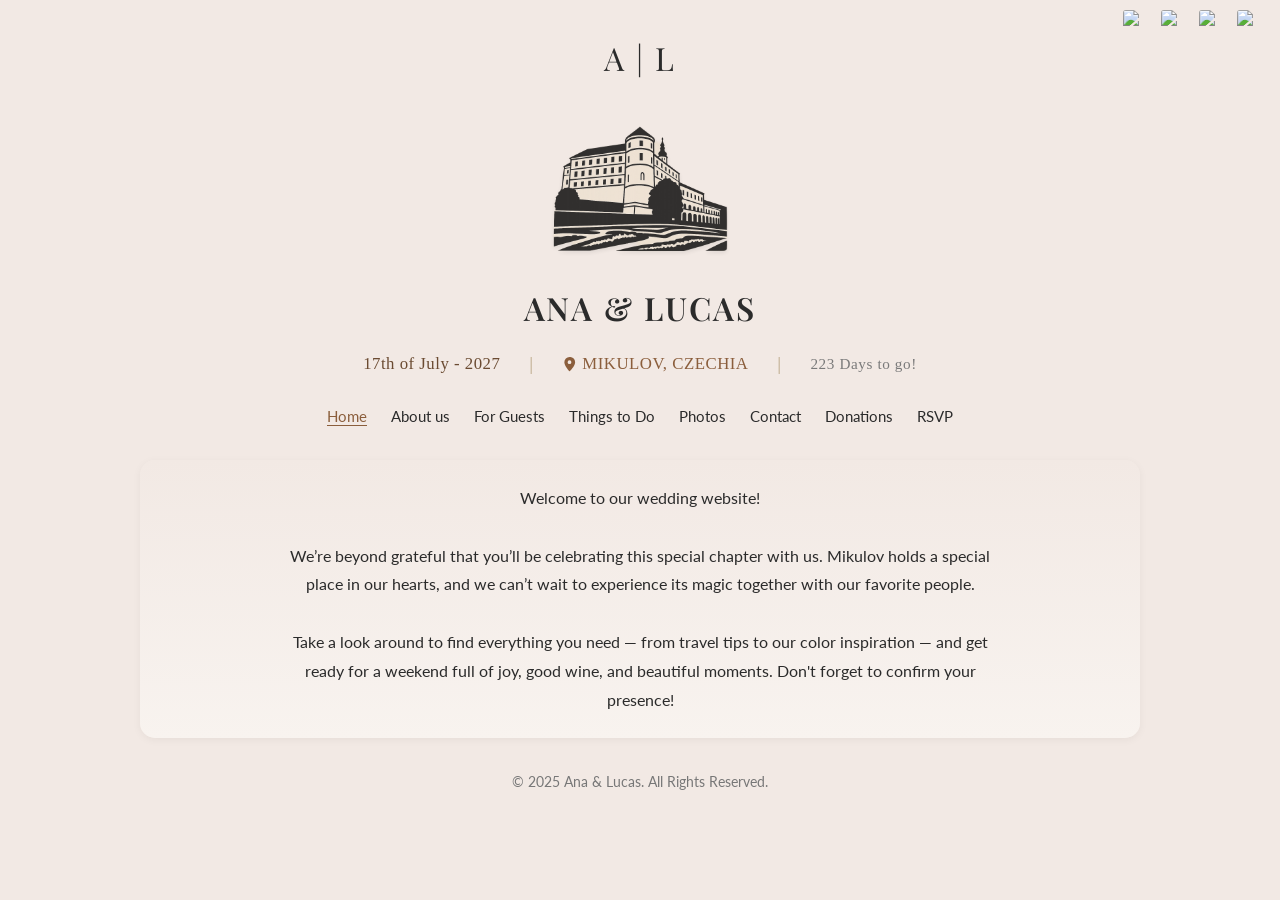
==== index.html @ 3924ccbb "Update index.html" ====
<!DOCTYPE html>
<html lang="en">
<head>
  <meta charset="UTF-8" />
  <meta name="viewport" content="width=device-width, initial-scale=1.0" />
  <title>Ana & Lucas - Wedding</title>

  <!-- Google Fonts -->
  <link href="https://fonts.googleapis.com/css2?family=Playfair+Display:wght@400;600&family=Lato:wght@300;400&display=swap" rel="stylesheet">
  <link rel="icon" type="image/png" href="favicon2.png">
  <link rel="stylesheet" href="https://cdn.jsdelivr.net/npm/@uploadcare/file-uploader@1/web/uc-file-uploader-regular.min.css">

  <style>
    :root {
      --bg-color: #f2e9e4;
      --text-color: #2b2b2b;
      --accent-color: #8b5e3c;
      --font-title: 'Playfair Display', serif;
      --font-body: 'Lato', sans-serif;
    }

    * { margin:0; padding:0; box-sizing:border-box; }
    body {
      background-color: var(--bg-color);
      font-family: var(--font-body);
      color: var(--text-color);
      line-height: 1.6;
    }

/* Language Selector */
    .language-selector {
      position: absolute; top: 10px; right: 15px;
      display: flex; gap: 10px;
    }
    .language-selector img {
      width: 28px; height: 20px; cursor: pointer; border-radius: 3px; transition: transform .2s;
    }
    .language-selector img:hover { transform: scale(1.1); }

    header { text-align: center; padding: 2rem 1rem 2rem; }
    .logo { font-family: var(--font-title); font-size: 2rem; letter-spacing: 2px; margin-bottom: 1rem; }
    .names { font-family: var(--font-title); font-size: 2rem; font-weight: 600; letter-spacing: 2px; }

    .details {
      display: flex; justify-content: center; align-items: center; gap: 1.8rem;
      font-size: 1.05rem; color: #6b4b32; font-family: 'Lora', serif; letter-spacing: .5px; margin-top: 1rem;
    }
    .details .divider { color: #bda98b; font-size: 1.2rem; }
    .details a { color: #8b5e3c; text-decoration: none; display: inline-flex; align-items: center; transition: .3s; }
    .details a:hover { color:#a67c52; transform: scale(1.05); }
    #countdown { font-size: .95rem; color:#7a7a7a; letter-spacing:.6px; }

    nav { margin-top: 1.5rem; }
    nav ul { list-style: none; display: flex; justify-content: center; flex-wrap: wrap; gap: 1.5rem; font-size: .95rem; }
    nav a { text-decoration: none; color: var(--text-color); position: relative; padding-bottom: 1px; transition: color .3s; }
    nav a:hover, nav a.active { color: var(--accent-color); }
    nav a.active::after {
      content:""; position:absolute; bottom:0; left:0; width:100%; height:1px; background-color: var(--accent-color);
    }

    .hero {
      position: relative; width: 90%; max-width: 1000px;
      margin: auto; padding: 1.5rem; border-radius: 15px;
      background: linear-gradient(to top, #f8f3ef, #f2e9e4);
      box-shadow: 0 2px 8px rgba(0,0,0,.05);
      transition: background .5s ease; text-align: center;
    }
    .hero-content { position: relative; z-index: 2; }
    .hero p { font-size: 1rem; color: var(--text-color); max-width: 700px; margin: 0 auto; line-height: 1.8; }

    .section { display: none; }
    .section.active { display: block; }
    .section p { opacity: 0; transform: translateY(10px); animation: fadeInUp .6s ease forwards; }
    @keyframes fadeInUp { to { opacity:1; transform: translateY(0); } }

    footer { text-align:center; padding:2rem 1rem; font-size:.9rem; color:#777; }

    .castle-divider { display:flex; justify-content:center; align-items:center; margin:1rem auto; width:100%; }
    .castle-image { width:250px; max-width:80%; opacity:.8; filter: drop-shadow(0 2px 2px rgba(0,0,0,.1)); transition: .3s; pointer-events:none; user-select:none; }
    .castle-image:hover { transform: scale(1.03); opacity:1; }

    @media (max-width: 768px) {
      .logo,.names { font-size:1.6rem; }
      nav ul { gap:1rem; font-size:.85rem; }
      .hero { width:95%; padding: 2rem 1rem; }
      .hero p { font-size: 1rem; }
      .castle-image { width:180px; opacity:.75; }
	  .todo-h{ font-size:1rem; }
    }

    #relationshipCountdown { color:#7a7a7a; }

    .colors { display:flex; flex-wrap:wrap; justify-content:center; gap:20px; margin-top:30px; }
    .color-box {
      width:170px; height:120px; border-radius:12px; background-color: var(--color);
      box-shadow: 0 4px 10px rgba(0,0,0,.1); display:flex; flex-direction:column; justify-content:flex-end; align-items:center;
      padding:10px; transition: transform .3s; cursor:pointer; text-align:center;
    }
    .color-box:hover { transform: scale(1.05); box-shadow: 0 4px 10px rgba(0,0,0,.2); }
    .color-name { font-weight:600; color:#fff; text-shadow:0 1px 2px rgba(0,0,0,.2); }
    .color-hex { font-size:.85rem; color:#f0f0f0; opacity:.9; }

    .color-modal { display:none; position:fixed; z-index:999; inset:0; background: rgba(40,40,40,.45); backdrop-filter: blur(4px); justify-content:center; align-items:center; }
    .color-modal-content { background:#f8f3ef; padding:25px 35px; border-radius:14px; text-align:center; box-shadow:0 6px 20px rgba(0,0,0,.25); animation: fadeInModal .25s ease-in-out; font-family: var(--font-body); }
    .modal-color { width:160px; height:120px; border-radius:12px; margin:0 auto 15px; border:1px solid rgba(0,0,0,.2); }
    #modalText { font-family:"Playfair Display", serif; font-size:1.3rem; color:var(--text-color); letter-spacing:.5px; }
    .close { float:right; font-size:22px; cursor:pointer; color:#8b5e3c; transition: color .3s; }
    .close:hover { color:#2b2b2b; }
    @keyframes fadeInModal { from { opacity:0; transform: scale(.9);} to { opacity:1; transform: scale(1);} }

/* Form */
    form {
      max-width: 500px; margin: 1rem auto; background:#f8f3ef; padding:1rem; border-radius:10px;
      box-shadow: 0 2px 10px rgba(0,0,0,.05); text-align:left; font-family: var(--font-body); font-size: 18px;
    }
    .form-group { margin-bottom: .9rem; }
    label { display:block; color:#6b4b32; }
    input, select, textarea {
      width:100%; padding:.7rem; border:1px solid #d8cfc7; border-radius:6px; color:#2b2b2b; background:#fff; transition: border-color .3s;
    }
    input:focus, select:focus, textarea:focus { outline:none; border-color:#8b5e3c; }
    .radio-group { display:flex; flex-direction:column; gap:.25rem; padding-left:5px; }
    .radio-item { display:flex; align-items:center; gap:8px; }
    .radio-item input[type="radio"] { accent-color:#8b5e3c; width:18px; height:18px; cursor:pointer; }
    .field-error { color:#b22222; font-size:.85rem; margin-top:4px; }

    #form-status { margin-top: 1rem; text-align:center; font-weight:500; opacity:0; transition: opacity .6s; }
    #form-status.visible { opacity:1; }

    .rsvp-btn { background: var(--accent-color); color:#fff; border:none; padding:10px 20px; border-radius:4px; cursor:pointer; }
    .rsvp-btn:hover { background:#70452c; }
	
/* Upload */
	.upload-cta { display:flex; gap:12px; justify-content:center; margin: 16px 0 6px; flex-wrap:wrap; }
                                box-shadow:0 2px 6px rgba(0,0,0,.08); transition: transform .15s ease, opacity .2s ease; }
	
	.photos{ font-family: Lato, system-ui, -apple-system, Segoe UI, Roboto, Ubuntu, Cantarell, 'Helvetica Neue', Arial, 'Noto Sans',
             'Liberation Sans', sans-serif; background:var(--bg); margin:0; padding:24px; color:#2b2b2b; --accent:#8b5e3c; --accent-dark:#70452c; --bg:#f8f3ef; }
	
    .upload-wrap{
      display:inline-flex;
      flex-direction:column;   /* ⬅ puts messages below the button */
      align-items:flex-start;
      gap:.5rem;
    }
    
    .upload-btn{
      display:inline-flex;
      align-items:center;
      gap:.5rem;
      padding:8px 14px;        /* smaller */
      font-size:14px;          /* smaller */
      border-radius:12px;
      background:#eee;
      color:#111;
      border:1px solid #dedede;
      cursor:pointer;
      transition:transform .05s ease, background .2s ease;
      user-select:none;
    }
    
    .upload-btn:hover{ background:#f4f4f4; }
    .upload-btn:active{ transform:translateY(1px); }
    .upload-btn svg{ width:16px; height:16px; }
    
    #upload-status{
      font-size:.95rem;
      color:#222;
    }
    #upload-status.ok{ color:#137333; }   /* green when done */
    #upload-status.err{ color:#b22222; }  /* red on error */

/* Thing to do */
	.todo-guide{ display:grid; gap:18px; margin-top:16px; }
    .todo-block{ background:#fff; border:1px solid #eadfd7; border-radius:12px; padding:16px; box-shadow:0 2px 8px rgba(0,0,0,.04); }
    .todo-h{ font-family:'Playfair Display', serif; color:#6b4b32; font-size:1.05rem; margin:0 0 10px; }
    .todo-list{ padding-left:18px; }
    .todo-list li{ margin:6px 0; }
	
  </style>
</head>
<body>
  <header>
    <!-- Language Flags -->
    <div class="language-selector">
      <img src="https://flagcdn.com/gb.svg" alt="English"    onclick="setLanguage('en')" title="English">
      <img src="https://flagcdn.com/ua.svg" alt="Українська" onclick="setLanguage('uk')" title="Українська">
      <img src="https://flagcdn.com/br.svg" alt="Português"  onclick="setLanguage('pt')" title="Português(BR)">
      <img src="https://flagcdn.com/cz.svg" alt="Čeština"    onclick="setLanguage('cz')" title="Čeština">
    </div>

    <div class="logo"> A | L </div>

    <div class="castle-divider">
      <img src="castel.png" alt="Mikulov Castle silhouette" class="castle-image">
    </div>

    <h1 class="names"> ANA & LUCAS </h1>

    <p class="details">
      <span class="date" id="theDay">July 17, 2027</span>
      <span class="divider">|</span>
      <a href="https://maps.app.goo.gl/m3rYWviguJhZCWr36" target="_blank" class="location" style="text-transform: uppercase;">
        <svg xmlns="http://www.w3.org/2000/svg" width="15" height="15" fill="#8b5e3c" viewBox="0 0 16 16" style="vertical-align: middle; margin-right: 5px;">
          <path d="M8 0a5.53 5.53 0 0 0-5.5 5.5c0 3.038 3.217 7.112 5.123 9.41a.5.5 0 0 0 .754 0C10.783 12.612 14 8.538 14 5.5A5.53 5.53 0 0 0 8 0Zm0 7.5A2 2 0 1 1 8 3.5a2 2 0 0 1 0 4Z"/>
        </svg>
        Mikulov, Czechia
      </a>
      <span class="divider">|</span>
      <span id="countdown">Loading countdown...</span>
    </p>

    <nav>
      <ul>
        <li><a href="#" id="nav-home" class="active">Home</a></li>
        <li><a href="#" id="nav-story">About us</a></li>
        <li><a href="#" id="nav-travel">For Guests</a></li>
        <li><a href="#" id="nav-todo">Things to Do</a></li>
        <li><a href="#" id="nav-photos">Photos</a></li>
        <li><a href="#" id="nav-party">Contact</a></li>
        <li><a href="#" id="nav-registry">Donations</a></li>
        <li><a href="#" id="nav-rsvp">RSVP</a></li>
      </ul>
    </nav>
  </header>

  <section class="hero" id="hero">
    <div class="hero-content" id="hero-content">
      <main id="main-content">
        <section id="section-home" class="section active">
          <p id="text-home"></p>
        </section>

<!-- Our Story -->
        <section id="section-story" class="section">
          <p id="text-story">
            <span id="relationshipCountdown">Loading...</span>
          </p>
        </section>

<!-- For Guests (palette) -->
        <section id="section-travel" class="section">
          <p id="text-travel"></p>

          <div class="colors">
            <div class="color-box" style="--color:#8B4A4A;">
              <span class="color-name" id="color1"></span>
              <span class="color-hex">#8B4A4A</span>
            </div>
            <div class="color-box" style="--color:#3E5541;">
              <span class="color-name" id="color2"></span>
              <span class="color-hex">#3E5541</span>
            </div>
            <div class="color-box" style="--color:#C8A58C;">
              <span class="color-name" id="color3"></span>
              <span class="color-hex">#C8A58C</span>
            </div>
            <div class="color-box" style="--color:#BDCFDE;">
              <span class="color-name" id="color4"></span>
              <span class="color-hex">#BDCFDE</span>
            </div>
            <div class="color-box" style="--color:#D8A8A0;">
              <span class="color-name" id="color5"></span>
              <span class="color-hex">#D8A8A0</span>
            </div>

            <!-- Color Modal -->
            <div id="colorModal" class="color-modal">
              <div class="color-modal-content">
                <span class="close">&times;</span>
                <div id="modalColor" class="modal-color"></div>
                <p id="modalText"></p>
              </div>
            </div>
          </div>
        </section>

<!-- Things to Do -->
        <section id="section-todo" class="section">
		 <p id="text-todo"></p>
           <div id="todo-guide" class="todo-guide">
           <div class="todo-block">
           <h3 class="todo-h">Short trips near Mikulov (15–40 min)</h3>
           <ul class="todo-list">
           <li><strong>Lednice–Valtice Area</strong> – UNESCO landscape, fairy‑tale chateaux, Minaret tower, bike paths by ponds.</li>
           <li><strong>Pálava Hills</strong> – Easy scenic hikes (Děvín ruins viewpoint), spring wildflowers, vineyards everywhere.</li>
           <li><strong>Valtice Wine Cellars</strong> – National Wine Salon in the chateau; curated tastings.</li>
           </ul>
           </div>
           
           <div class="todo-block">
           <h3 class="todo-h">Brno • City vibes (40–60 min from Mikulov)</h3>
           <ul class="todo-list">
           <li><strong>Špilberk Castle</strong> – Hilltop fortress with views; seasonal exhibitions.</li>
           <li><strong>Villa Tugendhat (UNESCO)</strong> – Modernist gem by Mies van der Rohe (book guided tour ahead).</li>
           <li><strong>Capuchin Crypt</strong> – Historic crypt with mummified monks (small but unique).</li>
           <li><strong>St. Peter & Paul Cathedral</strong> – Skyline towers; tradition: bells ring at 11:00.</li>
           <li><strong>Zelný trh (Cabbage Market)</strong> – Daily farmers’ market: fruit, pastries, flowers.</li>
           <li><strong>Brno Underground</strong> – Labyrinth under the square; timed entry tickets.</li>
           </ul>
           </div>
           
           <div class="todo-block">
           <h3 class="todo-h">Food & coffee (Brno)</h3>
           <ul class="todo-list">
           <li><strong>Café Placzek</strong> – Coffee & cakes in a chic setting.</li>
           <li><strong>Café SKØG</strong> – Nordic‑style coffee & brunch; veggie friendly.</li>
           <li><strong>Bar that doesn’t exist</strong> – Craft cocktails; speakeasy vibe (come early on weekends).</li>
           <li><strong>Borgo Agnese</strong> – Fine dining for a special night (reserve).</li>
           <li><strong>Lokál U Caipla</strong> – Casual Czech classics: svíčková, schnitzel, beer.</li>
           </ul>
           </div>
           
           <div class="todo-block">
           <h3 class="todo-h">Easy logistics</h3>
           <ul class="todo-list">
           <li><strong>Getting around:</strong> Mikulov is walkable. In Brno, trams/trolleys are reliable; buy tickets in apps or kiosks.</li>
           <li><strong>Payments:</strong> Cards widely accepted; carry some cash for wine cellars/markets.</li>
           <li><strong>Language:</strong> English works in most tourist spots; a friendly “Dobrý den” (hello) helps.</li>
           <li><strong>Tipping:</strong> 5–10% appreciated in restaurants if service was good.</li>
           <li><strong>Best times:</strong> Holy Hill & castle terraces at sunset; markets/cafés in the morning.</li>
           </ul>
           </div>
           </div>
		</section>
		
<!-- Photos and Videos -->
        <section id="section-photos" class="section">
		  <p id="text-photos"></p>
		  
		  <div class="upload-cta">
		  
		 <div class="upload-wrap">
          <!-- the “button” -->
          <label class="upload-btn" for="guestMedia">
            <!-- tiny upload icon -->
            <svg viewBox="0 0 24 24" fill="none" stroke="currentColor" stroke-width="1.6">
              <path d="M12 16V4m0 0 4 4m-4-4-4 4" />
              <path d="M5 20h14a2 2 0 0 0 2-2v-3" />
            </svg>
            <span>Upload files</span>
          </label>
		  
          <!-- hidden input -->
          <input id="guestMedia" type="file" accept="image/*,video/*" multiple style="display:none" />
		  
          <!-- helper + status below the button -->
          <div id="upload-help">Upload your video / photo here.</div>
          <div id="upload-status" aria-live="polite"></div>
         </div>

           <!-- Second button -->
		   <span class="photos"> 
		   <div class="wrap">
			<p class="h1"> Upload your video / photo here.</p>
			 <div class="card">
			 <!-- 2) Uploader configuration (context) -->
			 <uc-config ctx-name="my-uploader" pubkey="8dcd5158107962c7f0e3" source-list="local, camera, gdrive, facebook" 
			 files-view-mode="grid" userAgentIntegration="llm-js"></uc-config>
			 <!-- 3) Regular mode uploader with requested theme classes -->
			 <uc-file-uploader-regular ctx-name="my-uploader" class="uc-light uc-purple"></uc-file-uploader-regular>
			 </div>
			</div>
			</span> 
			
          </div>
		  
		</section>
        
		<!-- Scheduling of Wed -->
		<section id="section-party" class="section">
		 <p id="text-party"></p>
		
		</section>
		
		<!-- Donations -->
        <section id="section-registry" class="section">
		<p id="text-registry"> </p>
		
		</section>

        <!-- RSVP -->
        <section id="section-rsvp" class="section">
          <p id="text-rsvp"></p>

          <form id="rsvp-form" action="https://formspree.io/f/mjkaledz" method="POST" novalidate>
            <!-- Full Name -->
            <div class="form-group">
              <label for="namepc" id="rsvp_name"></label>
              <input type="text" id="namepc" name="name" placeholder="" />
              <div class="field-error" id="err-name" aria-live="polite"></div>
            </div>

            <!-- Email -->
            <div class="form-group">
              <label for="emailpc" id="rsvp_mail"></label>
              <input type="email" id="emailpc" name="email" placeholder="" />
              <div class="field-error" id="err-email" aria-live="polite"></div>
            </div>

            <!-- Attendance -->
            <div class="form-group">
              <label id="rsvp_attend_label"></label>
              <div class="radio-group">
                <label class="radio-item">
                  <input type="radio" id="attend_yes" name="attendance" value="">
                  <span id="rsvp_yes"></span>
                </label>
                <label class="radio-item">
                  <input type="radio" id="attend_no" name="attendance" value="">
                  <span id="rsvp_no"></span>
                </label>
              </div>
              <div class="field-error" id="err-attendance" aria-live="polite"></div>
            </div>

            <!-- Sleep in Mikulov -->
            <div class="form-group">
              <label id="rsvp_q"></label>
              <div class="radio-group">
                <label class="radio-item">
                  <input type="radio" id="sleep_yes" name="sleepo" value="">
                  <span id="rsvp_y_s"></span>
                </label>
                <label class="radio-item">
                  <input type="radio" id="sleep_no" name="sleepo" value="">
                  <span id="rsvp_n_s"></span>
                </label>
              </div>
              <div class="field-error" id="err-sleepo" aria-live="polite"></div>
            </div>

            <!-- Message -->
            <div class="form-group">
              <label for="msgadd" > 
				<span id="msgadd"> </span></br>
				<span style="font-size:16px;" id="msgadd2"> </span>
		      </label>
              <textarea id="msgadd" name="message" rows="4" placeholder=""></textarea>
            </div>

            <!-- Submit -->
            <button type="submit" id="submitBtn" class="rsvp-btn">Send RSVP</button>
          </form>
          <p id="form-status"></p>
        </section>
      </main>
    </div>
  </section>

  <footer class="footer-castle">
    <p>© 2025 Ana & Lucas. All Rights Reserved.</p>
  </footer>

  <!-- Scripts -->
  <script>
    /* Locale map (for formatted date if needed) */
    const langMap = { en: "en-US", pt: "pt-BR", cz: "cs-CZ", uk: "uk-UA" };

    /* Wedding countdown */
    const weddingDate      = new Date("July 17, 2027 17:00:00").getTime();
    const countdownElement = document.getElementById("countdown");

    /* Translations (added errors/success + placeholders) */
    const translations = {
      en: {
        home:"Home", story:"About us", travel:"For Guests", todo:"Things to Do", photos:"Photos", party:"Contact", registry:"Donations", rsvp:"RSVP",
        quote:"Welcome to our wedding website!</br></br>We’re beyond grateful that you’ll be celebrating this special chapter with us. Mikulov holds a special place in our hearts, and we can’t wait to experience its magic together with our favorite people.</br></br>Take a look around to find everything you need — from travel tips to our color inspiration — and get ready for a weekend full of joy, good wine, and beautiful moments. Don't forget to confirm your presence!",
        daysToGo:"Days to go!", theDay:"17th of July - 2027", weddingDay:"It's Wedding Day! 💍",
        text_story:"Every love story is beautiful, but ours is my favorite. 💞 <br>We’ve been together for ",
        text_travel:"Join us for a romantic celebration in the heart of Mikulov.<br>We kindly suggest attire inspired by our wedding colors and venue elegance.",
        text_todo:"Explore the vineyards, history, and beauty of South Moravia.",
        text_photos:"Snapshots of our memories and moments together.",
        text_party:"Meet our beloved friends and family who stand with us.",
        text_registry:"Your presence is the greatest gift, but here’s a little list.",
        text_rsvp:"We can’t wait to celebrate with you. Please let us know!",
        relationshipSince:"{years} years, {months} months and {days} days ❤️",
        color1:"Cordovan", color2:"Muted Green", color3:"Khaki", color4:"Light Periwinkle", color5:"Pastel Pink",
        rsvp_attend_label:"Will you attend? *", rsvp_yes:"Yes, with pleasure!", rsvp_no:"Sorry, I can’t make it.",
        rsvp_name:"Full Name*", rsvp_mail:"Your e-mail*", rsvp_y_s:"Yes, I will.", rsvp_n_s:"No, I won't.",
        rsvp_q:"Will you sleep in Mikulov? *",
        email_placeholder:"you@example.com", name_placeholder:"Your full name", message_placeholder:"Any notes for us?",
        msgadd:"Message (optional)", msgadd2:"How many are coming with you? Any food restrictions/allergies?",
        submit_btn:"Send RSVP",
        errors:{
          name_required:"Please enter your name.",
          name_invalid: "Please enter a valid full name (letters only, include surname).",
          name_repetitive:"Name looks too repetitive.",
          email_required:"Please enter your email.",
          email_invalid: "Please enter a valid email address.",
          attendance_required:"Please select your attendance option.",
          sleepo_required:"Please tell us if you'll stay in Mikulov.",
          check_fields:"⚠️ Please check the fields above.",
		  conflict_sleep_when_not_attending: "This combination isn’t possible: you won’t attend but plan to sleep over?"
        },
        success:"🎉 Thank you! Your RSVP has been sent successfully.",
        fail:"There was an error. Please try again later.",
        network:"Network error. Please check your connection.",
		btn: "Upload files",
        help: "Upload your video / photo here.",
        uploading: "Uploading…",
        done: "Upload complete ✅",
        none: "No files uploaded.",
        fail: "Upload failed. Check your connection or try again.",
        presetFail: "Upload failed. Please check cloud name & unsigned preset.",
        tooBigImage: (name, size, limit) => `${name} (${size}) — too large. Max ${limit} for images.`,
        tooBigVideo: (name, size, limit) => `${name} (${size}) — too large. Max ${limit} for videos.`
      },
      pt: {
        home:"Início", story:"Sobre o Casal", travel:"Convidados", todo:"O Que Fazer", photos:"Fotos", party:"Contato", registry:"Doações", rsvp:"Confirmação",
        quote:"Bem-vindo a nossa página! Estamos muito ansiosos para celebrar este dia especial com você(s).</br>A cidade de Mikulov ocupa um lugar especial em nossos corações, estamos preparando tudinho para vocês vivenciarem este maravilhoso evento.</br>Dê uma olhadinha para encontrar tudo o que você precisa: desde dicas de viagem e até a indicação de cores - e prepare-se para um fim de semana cheio de alegria, bons vinhos e muito mais. Não se esqueça de confirmar sua presença.",
        daysToGo:"Dias pro casamento!", theDay:"17 de Julho - 2027", weddingDay:"É o grande dia! 💍",
        text_story:"Toda história de amor é linda, mas a nossa é a minha favorita. 💞  <br>Estamos juntos há ",
        text_travel:"Junte-se a nós para uma celebração romântica no coração de Mikulov.<br>Sugerimos trajes inspirados nas cores e elegância do nosso casamento.",
        text_todo:"Explore os vinhedos, a história e a beleza da Morávia do Sul.",
        text_photos:"Momentos e lembranças que guardamos com carinho.",
        text_party:"Conheça nossos queridos amigos e familiares que estão conosco.",
        text_registry:"Sua presença é o maior presente, mas aqui vai uma pequena lista.",
        text_rsvp:"Mal podemos esperar para celebrar com você. Por favor, confirme sua presença!",
        relationshipSince:"{years} anos, {months} meses e {days} dias ❤️",
        color1:"Bordô", color2:"Verde Suave", color3:"Cáqui", color4:"Azul Lavanda", color5:"Rosa Pastel",
        rsvp_attend_label:"Você irá comparecer? *", rsvp_yes:"Sim, com prazer!", rsvp_no:"Desculpe, não poderei ir.",
        rsvp_name:"Nome Completo*", rsvp_mail:"Seu e-mail*", rsvp_y_s:"Sim, vou.", rsvp_n_s:"Não vou.",
        rsvp_q:"Você vai dormir em Mikulov? *",
        email_placeholder:"voce@exemplo.com", name_placeholder:"Seu nome completo", message_placeholder:"Alguma observação para nós?",
        msgadd:"Mensagem (opcional)", msgadd2:"Quantas pessoas virão com você? Alguma restrição alimentar/alergia?",
        submit_btn:"Enviar Confirmação",
        errors:{
          name_required:   "Por favor, informe seu nome.",
          name_invalid:    "Informe nome completo válido (somente letras).",
          name_repetitive: "O nome parece repetitivo.",
          email_required:  "Por favor, informe seu e-mail.",
          email_invalid:   "Informe um e-mail válido.",
          attendance_required:"Selecione uma opção de presença.",
          sleepo_required:    "Diga se você vai dormir em Mikulov.",
          check_fields:       "⚠️ Verifique os campos acima.",
		  conflict_sleep_when_not_attending: "Essa combinação não é possível: você não virá, mas pretende pernoitar?"
          },
        success:"🎉 Obrigado! Sua confirmação foi enviada com sucesso.",
        fail:"Ocorreu um erro. Tente novamente mais tarde.",
        network:"Erro de rede. Verifique sua conexão.",
		btn: "Enviar arquivos",
        help: "Envie seu vídeo / foto aqui.",
        uploading: "Enviando…",
        done: "Envio concluído ✅",
        none: "Nenhum arquivo enviado.",
        fail: "Falha no envio. Verifique sua conexão e tente novamente.",
        presetFail: "Falha no envio. Verifique o cloud name e o preset unsigned.",
        tooBigImage: (name, size, limit) => `${name} (${size}) — muito grande. Máx. ${limit} para imagens.`,
        tooBigVideo: (name, size, limit) => `${name} (${size}) — muito grande. Máx. ${limit} para vídeos.`

      },
      uk: {
        home:"Головна", story:"Наша Історія", travel:"Для гостей", todo:"Чим зайнятися", photos:"Фото", party:"Контакти", registry:"Донати", rsvp:"Ви з нами?",
        quote:"Назавжди починається тут.",
        daysToGo:"Днів до Весілля!", theDay:"17 липня - 2027", weddingDay:"Сьогодні весілля! 💍",
        text_story:"Кожна історія кохання прекрасна, але наша — моя улюблена. 💞   <br>Ми разом вже ",
        text_travel:"Приєднуйтесь до нас на романтичне святкування у серці Мікулова.<br>Ми радимо вбрання у відтінках наших весільних кольорів.",
        text_todo:"Досліджуйте виноградники, історію та красу Південної Моравії.",
        text_photos:"Світлини наших спогадів і моментів разом.",
        text_party:"Познайомтеся з нашими улюбленими друзями та родиною.",
        text_registry:"Ваша присутність — найкращий подарунок, але ось невеликий список.",
        text_rsvp:"Ми не можемо дочекатися святкування разом із вами! Повідомте нам!",
        relationshipSince:"{years} років, {months} місяців і {days} днів ❤️",
        color1:"Бордо", color2:"Приглушений Зелений", color3:"Хакі", color4:"Світло-бузковий", color5:"Пастельно-рожевий",
        rsvp_attend_label:"Ви будете присутні? *", rsvp_yes:"Так, із задоволенням!", rsvp_no:"Вибачте, я не зможу прийти.",
        rsvp_name:"Повне ім'я*", rsvp_mail:"Ваша e-mail*", rsvp_y_s:"Так, залишуся.", rsvp_n_s:"Ні, не залишуся.",
        rsvp_q:"Ви будете ночувати у Мікулові? *",
        email_placeholder:"vy@pryklad.ua", name_placeholder:"Ваше повне ім’я", message_placeholder:"Будь-які нотатки для нас?",
        msgadd:"Повідомлення (необов'язково)", msgadd2:"Скільки людей їде з вами? Обмеження щодо їжі/алергії?",
        submit_btn:"Надіслати RSVP",
        errors:{
          name_required      :"Вкажіть ім’я.",
          name_invalid       :"Вкажіть коректне повне ім’я (лише літери).",
          name_repetitive    :"Ім’я виглядає повторюваним.",
          email_required     :"Вкажіть e-mail.",
          email_invalid      :"Вкажіть чинну адресу e-mail.",
          attendance_required:"Оберіть варіант присутності.",
          sleepo_required    :"Повідомте, чи ночуватимете у Мікулові.",
          check_fields       :"⚠️ Перевірте поля вище.",
		  conflict_sleep_when_not_attending: "Таке поєднання неможливе: ви не приходите, але плануєте залишитися на ніч?"
        },
        success              :"🎉 Дякуємо! Ваш RSVP надіслано.",
        fail                 :"Сталася помилка. Спробуйте пізніше.",
        network              :"Помилка мережі. Перевірте з’єднання.",
        btn: "Завантажити файли",
        help: "Завантажте тут ваше відео / фото.",
        uploading: "Завантаження…",
        done: "Завантаження завершено ✅",
        none: "Файлів не завантажено.",
        fail: "Помилка під час завантаження. Перевірте інтернет і спробуйте ще раз.",
        presetFail: "Помилка. Перевірте назву хмари та unsigned preset.",
        tooBigImage: (name, size, limit) => `${name} (${size}) — завеликий. Макс ${limit} для зображень.`,
        tooBigVideo: (name, size, limit) => `${name} (${size}) — завеликий. Макс ${limit} для відео.`
      },
      cz: {
        home:"Domů", story:"Náš Příběh", travel:"Cestování", todo:"Co Dělat", photos:"Fotky", party:"Svatební Hosté", registry:"Dary", rsvp:"Potvrdit Účast",
        quote:"Navždy začíná tady.",
        daysToGo:"Dní do Svatby!", theDay:"17. července - 2027", weddingDay:"Je svatební den! 💍",
        text_story:"Každý milostný příběh je krásný, ale ten náš je můj oblíbený. 💞 <br>Jsme spolu už ",
        text_travel:"Připojte se k nám k romantické oslavě v srdci Mikulova.<br>Doporučujeme oblečení inspirované našimi svatebními barvami a elegancí místa.",
        text_todo:"Prozkoumejte vinice, historii a krásu jižní Moravy.",
        text_photos:"Okamžiky a vzpomínky, které sdílíme spolu.",
        text_party:"Seznamte se s našimi milovanými přáteli a rodinou, kteří jsou s námi.",
        text_registry:"Vaše přítomnost je ten největší dar, ale zde je malý seznam.",
        text_rsvp:"Nemůžeme se dočkat oslavy s vámi! Prosíme o potvrzení účasti.",
        relationshipSince:"{years} let, {months} měsíců a {days} dní ❤️",
        color1:"Bordó", color2:"Tlumená zelená", color3:"Khaki", color4:"Světle modrofialová", color5:"Pastelově růžová",
        rsvp_attend_label:"Zúčastníte se? *", rsvp_yes:"Ano, s potěšením!", rsvp_no:"Omlouvám se, nemohu přijít.",
        rsvp_name:"Celé jméno*", rsvp_mail:"Váš e-mail*", rsvp_y_s:"Ano, přespím.", rsvp_n_s:"Ne, nepřespím.",
        rsvp_q:"Budete spát v Mikulově? *",
        email_placeholder:"vas@priklad.cz", name_placeholder:"Vaše celé jméno", message_placeholder:"Nějaká poznámka pro nás?",
        msgadd:"Zpráva (volitelné)", msgadd2:"Kolik jich s vámi jede? Potravinová omezení/alergie?",
        submit_btn:"Odeslat RSVP",
        errors:{
          name_required:"Zadejte prosím své jméno.",
          name_invalid:"Zadejte platné celé jméno (pouze písmena).",
          name_repetitive:"Jméno vypadá příliš opakovaně.",
          email_required:"Zadejte e-mail.",
          email_invalid:"Zadejte platnou e-mailovou adresu.",
          attendance_required:"Vyberte možnost účasti.",
          sleepo_required:"Sdělte, zda budete spát v Mikulově.",
          check_fields:"⚠️ Zkontrolujte pole výše.",
		  conflict_sleep_when_not_attending: "Tato kombinace není možná: nezúčastníte se, ale plánujete přespat."
        },
        success:"🎉 Děkujeme! Vaše RSVP bylo úspěšně odesláno.",
        fail:"Došlo k chybě. Zkuste to prosím později.",
        network:"Chyba sítě. Zkontrolujte připojení.",
        btn: "Nahrát soubory",
        help: "Sem nahrajte své video / fotku.",
        uploading: "Nahrávání…",
        done: "Nahrávání dokončeno ✅",
        none: "Žádné soubory nenahrány.",
        fail: "Nahrávání selhalo. Zkontrolujte připojení a zkuste to znovu.",
        presetFail: "Nahrávání selhalo. Zkontrolujte cloud name a unsigned preset.",
        tooBigImage: (name, size, limit) => `${name} (${size}) — příliš velké. Max ${limit} pro obrázky.`,
        tooBigVideo: (name, size, limit) => `${name} (${size}) — příliš velké. Max ${limit} pro videa.`
		
      }
    };

    let currentLang = "en";

    function updateCountdown() {
      const now = Date.now();
      const distance = weddingDate - now;
      if (distance < 0) { countdownElement.innerHTML = translations[currentLang]["weddingDay"]; return; }
      const days = Math.floor(distance / (1000*60*60*24));
      countdownElement.innerHTML = `${days} ${translations[currentLang]["daysToGo"]}`;
    }
    setInterval(updateCountdown, 1000); updateCountdown();

    /* Relationship counter (localized) */
    function calcRelationshipParts() {
      const start = new Date("May 16, 2023 10:00:00").getTime();
      const now   = Date.now();
      let diffDays = Math.floor((now - start) / (1000*60*60*24));
      const years  = Math.floor(diffDays / 365); diffDays -= years*365;
      const months = Math.floor(diffDays / 30);  const days = diffDays - months*30;
      return { years, months, days };
    }
    function updateRelationshipCountdown() {
      const el = document.getElementById("relationshipCountdown"); if (!el) return;
      const parts = calcRelationshipParts();
      const tpl = translations[currentLang]?.relationshipSince || "{years}y {months}m {days}d";
      el.textContent = tpl.replace("{years}", parts.years).replace("{months}", parts.months).replace("{days}", parts.days);
    }
    setInterval(updateRelationshipCountdown, 1000*60*60*12); updateRelationshipCountdown();

    /* Language switcher */
    function setLanguage(lang) {
      currentLang = lang;
      // Nav
      document.getElementById("nav-home").textContent     = translations[lang]["home"];
      document.getElementById("nav-story").textContent    = translations[lang]["story"];
      document.getElementById("nav-travel").textContent   = translations[lang]["travel"];
      document.getElementById("nav-todo").textContent     = translations[lang]["todo"];
      document.getElementById("nav-photos").textContent   = translations[lang]["photos"];
      document.getElementById("nav-party").textContent    = translations[lang]["party"];
      document.getElementById("nav-registry").textContent = translations[lang]["registry"];
      document.getElementById("nav-rsvp").textContent     = translations[lang]["rsvp"];
      // Sections
      document.getElementById("text-home").innerHTML      = translations[lang]["quote"];
      const storyBase = translations[lang]["text_story"];
      document.getElementById("text-story").innerHTML     = storyBase + '<span id="relationshipCountdown">' + (document.getElementById("relationshipCountdown")?.textContent || '...') + '</span>';
      document.getElementById("text-travel").innerHTML    = translations[lang]["text_travel"];
      document.getElementById("text-todo").innerHTML      = translations[lang]["text_todo"];
      document.getElementById("text-photos").innerHTML    = translations[lang]["text_photos"];
      document.getElementById("text-party").innerHTML     = translations[lang]["text_party"];
      document.getElementById("text-registry").innerHTML  = translations[lang]["text_registry"];
      document.getElementById("text-rsvp").innerHTML      = translations[lang]["text_rsvp"];
      document.getElementById("theDay").innerHTML         = translations[lang]["theDay"];
      // Palette names
      ["color1","color2","color3","color4","color5"].forEach(id => {
        document.getElementById(id).textContent = translations[lang][id];
      });
      // RSVP labels & placeholders
      document.getElementById("rsvp_attend_label").textContent = translations[lang]["rsvp_attend_label"];
      document.getElementById("rsvp_name").textContent         = translations[lang]["rsvp_name"];
      document.getElementById("rsvp_mail").textContent         = translations[lang]["rsvp_mail"];
      document.getElementById("rsvp_q").textContent            = translations[lang]["rsvp_q"];
      document.getElementById("rsvp_yes").textContent          = translations[lang]["rsvp_yes"];
      document.getElementById("rsvp_no").textContent           = translations[lang]["rsvp_no"];
      document.getElementById("rsvp_y_s").textContent          = translations[lang]["rsvp_y_s"];
      document.getElementById("rsvp_n_s").textContent          = translations[lang]["rsvp_n_s"];
      document.getElementById("emailpc").placeholder           = translations[lang]["email_placeholder"];
      document.getElementById("namepc").placeholder            = translations[lang]["name_placeholder"];
      document.getElementById("msgadd").firstChild && (document.getElementById("msgadd").firstChild.nodeValue = translations[lang]["msgadd"] + "</br>");
      document.getElementById("msgadd2").textContent           = translations[lang]["msgadd2"];
      document.getElementById("submitBtn").textContent         = translations[lang]["submit_btn"];
      // Also translate the VALUES that get submitted
      document.getElementById("attend_yes").value = translations[lang]["rsvp_yes"];
      document.getElementById("attend_no").value  = translations[lang]["rsvp_no"];
      document.getElementById("sleep_yes").value  = translations[lang]["rsvp_y_s"];
      document.getElementById("sleep_no").value   = translations[lang]["rsvp_n_s"]; 

      updateRelationshipCountdown();
      updateCountdown();
	  syncRsvpUiToLanguage(lang);
    }

    // Section switching
    document.querySelectorAll("nav a").forEach(link => {
      link.addEventListener("click", (e) => {
        e.preventDefault();
        const section = e.target.id.replace("nav-", "");
        document.querySelectorAll("nav a").forEach(a => a.classList.remove("active"));
        e.target.classList.add("active");
        document.querySelectorAll(".section").forEach(sec => sec.classList.remove("active"));
        document.getElementById(`section-${section}`).classList.add("active");
      });
    });

    // Init language
    (function init(){ setLanguage(currentLang); })();

    // Color modal
    const colorModal = document.getElementById("colorModal");
    const modalColor = document.getElementById("modalColor");
    const modalText  = document.getElementById("modalText");
    const closeModal = document.querySelector(".close");
    document.querySelectorAll(".color-box").forEach(box => {
      box.addEventListener("click", () => {
        const color = getComputedStyle(box).getPropertyValue("--color").trim();
        const name  = box.querySelector(".color-name")?.textContent || "";
        modalColor.style.backgroundColor = color;
        modalText.textContent = `${name} (${color})`;
        colorModal.style.display = "flex";
      });
    });
    closeModal.onclick = () => colorModal.style.display = "none";
    window.onclick = e => { if (e.target === colorModal) colorModal.style.display = "none"; };

/* ---- RSVP Validation (radios + localization) ---- */
  // 1) Call this at the very end of setLanguage(lang)
  function syncRsvpUiToLanguage(lang){
  // Clear any existing errors & status
  const status = document.getElementById('form-status');
  if (status){ status.textContent=''; status.classList.remove('visible'); status.removeAttribute('style'); }
  ['err-name','err-email','err-attendance','err-sleepo'].forEach(id=>{
    const el = document.getElementById(id);
    if (el){ el.textContent=''; el.removeAttribute('style'); }
  });

  // Update labels, placeholders, visible texts
  const t = translations[lang];
  const set = (id, v) => { const el = document.getElementById(id); if (el) el.textContent = v; };
  set('rsvp_name', t.rsvp_name);
  set('rsvp_mail', t.rsvp_mail);
  set('rsvp_attend_label', t.rsvp_attend_label);
  set('rsvp_q', t.rsvp_q);
  set('rsvp_yes', t.rsvp_yes);
  set('rsvp_no',  t.rsvp_no);
  set('rsvp_y_s', t.rsvp_y_s);
  set('rsvp_n_s', t.rsvp_n_s);

  const namepc = document.getElementById('namepc');
  const emailpc = document.getElementById('emailpc');
  //const messagepc = document.getElementById('messagepc');
  if (namepc)    namepc.placeholder    = t.name_placeholder || '';
  if (emailpc)   emailpc.placeholder   = t.email_placeholder || '';
  //if (messagepc) messagepc.placeholder = t.message_placeholder || '';
  const msgadd = document.getElementById('msgadd');
  const msgadd2 = document.getElementById('msgadd2');
  if (msgadd && msgadd.firstChild) msgadd.firstChild.nodeValue = (t.msgadd || '') + ' ';
  if (msgadd2) msgadd2.textContent = t.msgadd2 || '';
  const submitBtn = document.getElementById('submitBtn');
  if (submitBtn && t.submit_btn) submitBtn.textContent = t.submit_btn;

  // Update submitted values for radios
  const attendYes = document.getElementById('attend_yes');
  const attendNo  = document.getElementById('attend_no');
  const sleepYes  = document.getElementById('sleep_yes');
  const sleepNo   = document.getElementById('sleep_no');
  if (attendYes) attendYes.value = t.rsvp_yes;
  if (attendNo)  attendNo.value  = t.rsvp_no;
  if (sleepYes)  sleepYes.value  = t.rsvp_y_s;
  if (sleepNo)   sleepNo.value   = t.rsvp_n_s;
}

// 2) Use localized strings inside the validator every time it runs
function validateRsvpForm(){
  const tErr = translations[currentLang].errors || translations[currentLang]; // support both structures
  let valid = true;

  const nameInput  = document.getElementById('namepc');
  const emailInput = document.getElementById('emailpc');
  const errName    = document.getElementById('err-name');
  const errEmail   = document.getElementById('err-email');
  const errAttend  = document.getElementById('err-attendance');
  const errSleep   = document.getElementById('err-sleepo');
  const status     = document.getElementById('form-status');

  // clear previous
  [errName, errEmail, errAttend, errSleep].forEach(e=> e && (e.textContent=''));
  status.textContent=''; status.classList.remove('visible');

  const nameVal  = (nameInput?.value || '').trim();
  const emailVal = (emailInput?.value || '').trim();
  const nameRegex = /^[A-Za-zÀ-ž]+(?:[-' ][A-Za-zÀ-ž]+)+$/;
  const repetitive = /(.)\1{3,}/;

  if (!nameVal){ errName.textContent = tErr.name_required || tErr.err_name_required; valid = false; }
  else if (!nameRegex.test(nameVal)){ errName.textContent = tErr.name_invalid || tErr.err_name_invalid; valid = false; }
  else if (repetitive.test(nameVal)){ errName.textContent = tErr.name_repetitive || tErr.err_name_repetitive; valid = false; }

  const emailRegex = /^[^@\s]+@[^@\s]+\.[^@\s]+$/;
  if (!emailVal){ errEmail.textContent = tErr.email_required || tErr.err_email_required; valid = false; }
  else if (!emailRegex.test(emailVal)){ errEmail.textContent = tErr.email_invalid || tErr.err_email_invalid; valid = false; }

  const attendChecked = document.querySelector('input[name="attendance"]:checked');
  const sleepChecked  = document.querySelector('input[name="sleepo"]:checked');
  if (!attendChecked){ errAttend.textContent = tErr.attendance_required || tErr.err_attendance_required; valid = false; }
  if (!sleepChecked){  errSleep.textContent  = tErr.sleepo_required || tErr.err_sleepo_required; valid = false; }
  // ❌ Cross-field conflict: Not attending but sleeping over
  const __attendNo__ = document.getElementById('attend_no');
  const __sleepYes__ = document.getElementById('sleep_yes');
  if (document.querySelector('input[name="attendance"]:checked') && document.querySelector('input[name="sleepo"]:checked') && __attendNo__?.checked && __sleepYes__?.checked){
    errSleep.textContent = tErr.conflict_sleep_when_not_attending || 'This combination is not possible: you will not attend but plan to sleep over.';
    valid = false;
  }

  if (!valid) {
    status.style.color = '#b22222';
    status.textContent = tErr.check_fields || tErr.err_form_check_fields || '⚠️ Please check the fields above.';
    status.classList.add('visible');
  }
  return valid;
}

// 3) Wire the validator to the form submit once
(function initRsvpValidation(){
  const form = document.getElementById('rsvp-form');
  if (!form) return;
  form.addEventListener('submit', async (e)=>{
    e.preventDefault();
    if (!validateRsvpForm()) return;
    const status = document.getElementById('form-status');
    try{
      const resp = await fetch(form.action, { method:'POST', body:new FormData(form), headers:{ Accept:'application/json' }});
      if (resp.ok){
        status.style.color = 'green';
        status.textContent = (translations[currentLang].success || translations[currentLang].success_message || 'Success!');
        status.classList.add('visible');
        form.reset();
      } else {
        status.style.color = 'red';
        status.textContent = (translations[currentLang].fail || translations[currentLang].error_message || 'Error');
        status.classList.add('visible');
      }
    }catch(err){
      status.style.color = 'red';
      status.textContent = (translations[currentLang].network || translations[currentLang].network_error || 'Network error');
      status.classList.add('visible');
    }
  });
})();

// 4) Finally, call syncRsvpUiToLanguage(lang) inside setLanguage(lang)
// Example (add this to the end of your existing setLanguage):
//   syncRsvpUiToLanguage(lang);

</script>

<!-- 4) File Uploader v1 Regular JS (pinned to major v1, ESM) -->
<script type="module">
import * as UC from 'https://cdn.jsdelivr.net/npm/@uploadcare/file-uploader@1/web/uc-file-uploader-inline.min.js';

// 5) Define custom elements per docs
UC.defineComponents(UC);

// (Optional) You can access the component instance later if needed, e.g.:
// const el = document.querySelector('uc-file-uploader-regular[ctx-name="my-uploader"]');
// el.addEventListener('uc-success', (e)=> console.log('Uploaded:', e.detail));
</script>



<script>
//Cloudinary Script to upload
(() => {
  // Cloudinary (unsigned)
  const CLOUD_NAME    = 'dx6q3zyyh';
  const UPLOAD_PRESET = 'wedding_guest_uploads';
  const FOLDER        = 'wedding_guests'; // optional

  // Limits
  const MAX_IMAGE = 10 * 1024 * 1024;   // 10 MB
  const MAX_VIDEO = 100 * 1024 * 1024;  // 100 MB

  // Elements
  const input   = document.getElementById('guestMedia');
  const status  = document.getElementById('upload-status');
  const helpEl  = document.getElementById('upload-help');
  const btnLbl  = document.querySelector('.upload-btn span');
  const hidden  = document.getElementById('uploaded_media');

  const uploaded = new Set();
  const humanSize = b => (b/1024/1024).toFixed(1) + ' MB';

  // Localize button/help on load and on language switch
  function syncUploadUi() {
    const U = translations[currentLang]?.upload || translations.en.upload;
    if (btnLbl) btnLbl.textContent = U.btn;
    if (helpEl) helpEl.textContent = U.help;
  }
  // run now
  syncUploadUi();

  // patch into your setLanguage(lang)
  if (typeof window.setLanguage === 'function') {
    const __orig = window.setLanguage;
    window.setLanguage = function(lang){
      __orig(lang);
      syncUploadUi();
    };
  }

  input.addEventListener('change', async () => {
    const U = translations[currentLang]?.upload || translations.en.upload;

    status.className = '';
    status.textContent = '';

    if (!input.files || !input.files.length) return;

    const skipped = [];
    status.textContent = U.uploading;

    for (const file of input.files) {
      const isVideo = file.type.startsWith('video/');
      const limit   = isVideo ? MAX_VIDEO : MAX_IMAGE;

      // client-side size guard
      if (file.size > limit) {
        const msg = isVideo
          ? U.tooBigVideo(file.name, humanSize(file.size), humanSize(limit))
          : U.tooBigImage(file.name, humanSize(file.size), humanSize(limit));
        skipped.push(msg);
        continue;
      }

      const fd = new FormData();
      fd.append('file', file);
      fd.append('upload_preset', UPLOAD_PRESET);   // UNSIGNED
      if (FOLDER) fd.append('folder', FOLDER);

      try {
        const res = await fetch(`https://api.cloudinary.com/v1_1/${CLOUD_NAME}/auto/upload`, {
          method: 'POST',
          body: fd
        });
        if (!res.ok) {
          const txt = await res.text();
          console.error('Cloudinary error:', txt);
          skipped.push(U.presetFail);
          continue;
        }
        const data = await res.json();
        if (data.secure_url) uploaded.add(data.secure_url);
      } catch (e) {
        console.error(e);
        skipped.push(U.fail);
      }
    }

    // allow selecting same files again later
    input.value = '';

    if (uploaded.size) {
      if (hidden) hidden.value = Array.from(uploaded).join(', ');
      status.textContent = U.done;
      status.classList.add('ok');   // style as green in CSS
    } else {
      status.textContent = U.none;
    }

    // show per-file errors underneath
    if (skipped.length) {
      status.classList.remove('ok');
      status.classList.add('err');  // style as red in CSS
      const list = document.createElement('ul');
      list.style.margin = '6px 0 0';
      list.style.paddingLeft = '18px';
      for (const msg of skipped) {
        const li = document.createElement('li');
        li.textContent = msg;
        list.appendChild(li);
      }
      status.appendChild(list);
    }
  });
})();
</script>


</body>
</html>
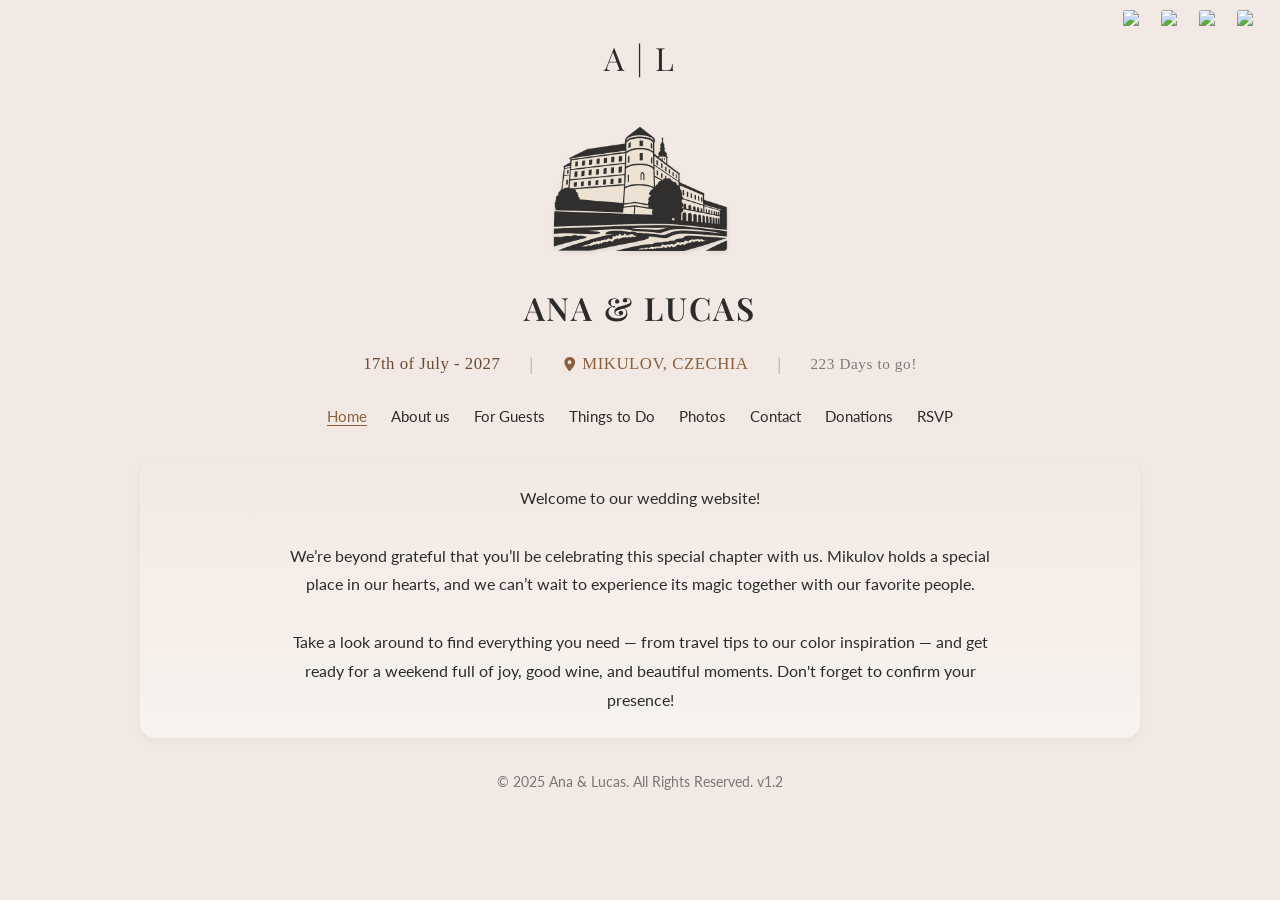
==== commit d67f8eba: "v1.2 checking better alignment to the mobile vision." ====
--- a/index.html
+++ b/index.html
@@ -8,6 +8,7 @@
   <!-- Google Fonts -->
   <link href="https://fonts.googleapis.com/css2?family=Playfair+Display:wght@400;600&family=Lato:wght@300;400&display=swap" rel="stylesheet">
   <link rel="icon" type="image/png" href="favicon2.png">
+  <!-- Uploadcare v1 Regular CSS -->
   <link rel="stylesheet" href="https://cdn.jsdelivr.net/npm/@uploadcare/file-uploader@1/web/uc-file-uploader-regular.min.css">
 
   <style>
@@ -17,6 +18,7 @@
       --accent-color: #8b5e3c;
       --font-title: 'Playfair Display', serif;
       --font-body: 'Lato', sans-serif;
+	  --gutter: clamp(16px, 5vw, 28px);
     }
 
     * { margin:0; padding:0; box-sizing:border-box; }
@@ -25,6 +27,8 @@
       font-family: var(--font-body);
       color: var(--text-color);
       line-height: 1.6;
+	  padding-left: max(var(--gutter), env(safe-area-inset-left));
+      padding-right: max(var(--gutter), env(safe-area-inset-right));
     }
 
 /* Language Selector */
@@ -64,11 +68,12 @@
       background: linear-gradient(to top, #f8f3ef, #f2e9e4);
       box-shadow: 0 2px 8px rgba(0,0,0,.05);
       transition: background .5s ease; text-align: center;
+	  padding-inline: clamp(16px, 4vw, 24px);
     }
     .hero-content { position: relative; z-index: 2; }
     .hero p { font-size: 1rem; color: var(--text-color); max-width: 700px; margin: 0 auto; line-height: 1.8; }
 
-    .section { display: none; }
+    .section { display: none; padding-inline: clamp(8px, 3.5vw, 20px); }
     .section.active { display: block; }
     .section p { opacity: 0; transform: translateY(10px); animation: fadeInUp .6s ease forwards; }
     @keyframes fadeInUp { to { opacity:1; transform: translateY(0); } }
@@ -79,13 +84,15 @@
     .castle-image { width:250px; max-width:80%; opacity:.8; filter: drop-shadow(0 2px 2px rgba(0,0,0,.1)); transition: .3s; pointer-events:none; user-select:none; }
     .castle-image:hover { transform: scale(1.03); opacity:1; }
 
-    @media (max-width: 768px) {
-      .logo,.names { font-size:1.6rem; }
-      nav ul { gap:1rem; font-size:.85rem; }
-      .hero { width:95%; padding: 2rem 1rem; }
-      .hero p { font-size: 1rem; }
-      .castle-image { width:180px; opacity:.75; }
-	  .todo-h{ font-size:1rem; }
+    @media (max-width: 800px) {
+     .logo,.names { font-size:1.6rem; }
+     nav ul { gap:1rem; font-size:.85rem; }
+     .hero { width:95%; padding: 2rem 1rem; }
+     .hero p { font-size: 1rem; }
+     .castle-image { width:180px; opacity:.75; }
+	 .todo-h{ font-size:1rem; }
+	 .upload-cta{grid-template-columns: 1fr;}
+     .upload-wrap{ max-width:none; }
     }
 
     #relationshipCountdown { color:#7a7a7a; }
@@ -131,44 +138,71 @@
     .rsvp-btn:hover { background:#70452c; }
 	
 /* Upload */
-	.upload-cta { display:flex; gap:12px; justify-content:center; margin: 16px 0 6px; flex-wrap:wrap; }
-                                box-shadow:0 2px 6px rgba(0,0,0,.08); transition: transform .15s ease, opacity .2s ease; }
+    .upload-cta{
+      display:grid;
+      grid-template-columns: repeat(2, minmax(260px, 1fr));
+      gap: clamp(16px, 3vw, 32px);
+      justify-items: center;  /* center each column */
+      align-items: start;     /* top align blocks */
+	  max-width: 1000px; 
+      margin-top: 8px;
+	  margin-inline: auto;
+    }
+
+    #section-photos .upload-wrap{
+      width:100%;
+      max-width: 420px;
+	  margin-inline: auto;     /* center the column itself */
+	  display:flex; flex-direction:column; align-items:center; gap:.5rem;
+    }
 	
-	.photos{ font-family: Lato, system-ui, -apple-system, Segoe UI, Roboto, Ubuntu, Cantarell, 'Helvetica Neue', Arial, 'Noto Sans',
-             'Liberation Sans', sans-serif; background:var(--bg); margin:0; padding:24px; color:#2b2b2b; --accent:#8b5e3c; --accent-dark:#70452c; --bg:#f8f3ef; }
-	
-    .upload-wrap{
-      display:inline-flex;
-      flex-direction:column;   /* ⬅ puts messages below the button */
-      align-items:flex-start;
-      gap:.5rem;
-    }
-    
+	#section-photos .card{
+      width:100%;
+      max-width:420px;
+      margin-inline:auto;
+    }
+
     .upload-btn{
       display:inline-flex;
       align-items:center;
-      gap:.5rem;
-      padding:8px 14px;        /* smaller */
-      font-size:14px;          /* smaller */
+      gap:10px;
+      padding:10px 14px;        
+      font-size:14px;          
       border-radius:12px;
+      border: 1px solid #d0d7de;
       background:#eee;
-      color:#111;
-      border:1px solid #dedede;
+      color: #0f1722;
       cursor:pointer;
       transition:transform .05s ease, background .2s ease;
       user-select:none;
     }
-    
+
     .upload-btn:hover{ background:#f4f4f4; }
     .upload-btn:active{ transform:translateY(1px); }
-    .upload-btn svg{ width:16px; height:16px; }
-    
-    #upload-status{
-      font-size:.95rem;
-      color:#222;
-    }
+
+    .upload-icon{
+      width: 18px; height: 18px; display: inline-block; vertical-align: middle; flex: 0 0 18px;
+    }
+
+    .up-help{ font-size:16px; text-align:center; }
+
+    #upload-status{ font-size:.95rem; color:#222; text-align:center; }
     #upload-status.ok{ color:#137333; }   /* green when done */
     #upload-status.err{ color:#b22222; }  /* red on error */
+    #upload-status > *{ white-space: pre-line; }
+
+    /* The web component itself can be centered & constrained */
+    uc-file-uploader-regular{
+      display:block;
+      width:100%;
+      max-width:420px;         /* match the first button’s width */
+      margin-inline:auto;      /* center it */
+    }
+
+    /* If Uploadcare injects an inner container, center that too */
+    #section-photos .card :where(.uc-container, .uc-light){
+      margin-inline:auto;
+    }
 
 /* Thing to do */
 	.todo-guide{ display:grid; gap:18px; margin-top:16px; }
@@ -326,45 +360,37 @@
 		
 <!-- Photos and Videos -->
         <section id="section-photos" class="section">
-		  <p id="text-photos"></p>
+		 <p id="text-photos"></p>
 		  
 		  <div class="upload-cta">
+		  <!-- First button (Cloudinary) -->
+		  <div class="upload-wrap">
+		  <span class="up-help" id="upload-help">Upload your video / photo here.</span>
+		  <!-- the “button” -->
+		  <label class="upload-btn" for="guestMedia">
+		   <svg class="upload-icon" viewBox="0 0 24 24" fill="none" aria-hidden="true" focusable="false">
+		   <path d="M12 16V4" stroke="currentColor" stroke-width="1.6" stroke-linecap="round" stroke-linejoin="round"/>
+		   <path d="M6 10l6-6 6 6" stroke="currentColor" stroke-width="1.6" stroke-linecap="round" stroke-linejoin="round"/>
+		   <path d="M21 20H3" stroke="currentColor" stroke-width="1.6" stroke-linecap="round" stroke-linejoin="round"/>
+		   </svg>
+		    <span class="upload-btn-label" id="upload-btn-label">Upload files</span>
+		  </label>
+		  <!-- hidden input -->
+		  <input id="guestMedia" type="file" accept="image/*,video/*" multiple style="display:none" />
+		  <div id="upload-status" aria-live="polite"></div>
+		  </div>
+
+          <!-- Second button (Uploadcare) -->
+		  <div class="upload-wrap">
+		   <span class="up-help" id="upload-help-uc">Upload your video / photo here.</span>
+		   <div class="card" style="margin-inline:auto;">
+		   <uc-config ctx-name="my-uploader" pubkey="8dcd5158107962c7f0e3" source-list="local, camera, gdrive, facebook" 
+		   files-view-mode="grid" userAgentIntegration="llm-js"></uc-config>
+		   <uc-file-uploader-regular ctx-name="my-uploader" class="uc-light uc-purple"></uc-file-uploader-regular>
+		   </div>
+		  </div>
 		  
-		 <div class="upload-wrap">
-          <!-- the “button” -->
-          <label class="upload-btn" for="guestMedia">
-            <!-- tiny upload icon -->
-            <svg viewBox="0 0 24 24" fill="none" stroke="currentColor" stroke-width="1.6">
-              <path d="M12 16V4m0 0 4 4m-4-4-4 4" />
-              <path d="M5 20h14a2 2 0 0 0 2-2v-3" />
-            </svg>
-            <span>Upload files</span>
-          </label>
-		  
-          <!-- hidden input -->
-          <input id="guestMedia" type="file" accept="image/*,video/*" multiple style="display:none" />
-		  
-          <!-- helper + status below the button -->
-          <div id="upload-help">Upload your video / photo here.</div>
-          <div id="upload-status" aria-live="polite"></div>
-         </div>
-
-           <!-- Second button -->
-		   <span class="photos"> 
-		   <div class="wrap">
-			<p class="h1"> Upload your video / photo here.</p>
-			 <div class="card">
-			 <!-- 2) Uploader configuration (context) -->
-			 <uc-config ctx-name="my-uploader" pubkey="8dcd5158107962c7f0e3" source-list="local, camera, gdrive, facebook" 
-			 files-view-mode="grid" userAgentIntegration="llm-js"></uc-config>
-			 <!-- 3) Regular mode uploader with requested theme classes -->
-			 <uc-file-uploader-regular ctx-name="my-uploader" class="uc-light uc-purple"></uc-file-uploader-regular>
-			 </div>
-			</div>
-			</span> 
-			
-          </div>
-		  
+		  </div>  
 		</section>
         
 		<!-- Scheduling of Wed -->
@@ -432,11 +458,11 @@
 
             <!-- Message -->
             <div class="form-group">
-              <label for="msgadd" > 
-				<span id="msgadd"> </span></br>
+              <label for="msgtext" > 
+				<span id="msgadd_label"> </span></br>
 				<span style="font-size:16px;" id="msgadd2"> </span>
 		      </label>
-              <textarea id="msgadd" name="message" rows="4" placeholder=""></textarea>
+              <textarea id="msgtext" name="message" rows="4" placeholder=""></textarea>
             </div>
 
             <!-- Submit -->
@@ -449,7 +475,7 @@
   </section>
 
   <footer class="footer-castle">
-    <p>© 2025 Ana & Lucas. All Rights Reserved.</p>
+    <p>© 2025 Ana & Lucas. All Rights Reserved. v1.2</p> 
   </footer>
 
   <!-- Scripts -->
@@ -461,7 +487,7 @@
     const weddingDate      = new Date("July 17, 2027 17:00:00").getTime();
     const countdownElement = document.getElementById("countdown");
 
-    /* Translations (added errors/success + placeholders) */
+    /* Translations (added errors/success + placeholders + photos texts) */
     const translations = {
       en: {
         home:"Home", story:"About us", travel:"For Guests", todo:"Things to Do", photos:"Photos", party:"Contact", registry:"Donations", rsvp:"RSVP",
@@ -501,10 +527,9 @@
         uploading: "Uploading…",
         done: "Upload complete ✅",
         none: "No files uploaded.",
-        fail: "Upload failed. Check your connection or try again.",
         presetFail: "Upload failed. Please check cloud name & unsigned preset.",
-        tooBigImage: (name, size, limit) => `${name} (${size}) — too large. Max ${limit} for images.`,
-        tooBigVideo: (name, size, limit) => `${name} (${size}) — too large. Max ${limit} for videos.`
+        tooBigImage: (name, size, limit) => `${name} (${size})\n— too large.\nMax ${limit} for images.`,
+        tooBigVideo: (name, size, limit) => `${name} (${size})\n— too large.\nMax ${limit} for videos.`
       },
       pt: {
         home:"Início", story:"Sobre o Casal", travel:"Convidados", todo:"O Que Fazer", photos:"Fotos", party:"Contato", registry:"Doações", rsvp:"Confirmação",
@@ -544,10 +569,9 @@
         uploading: "Enviando…",
         done: "Envio concluído ✅",
         none: "Nenhum arquivo enviado.",
-        fail: "Falha no envio. Verifique sua conexão e tente novamente.",
         presetFail: "Falha no envio. Verifique o cloud name e o preset unsigned.",
-        tooBigImage: (name, size, limit) => `${name} (${size}) — muito grande. Máx. ${limit} para imagens.`,
-        tooBigVideo: (name, size, limit) => `${name} (${size}) — muito grande. Máx. ${limit} para vídeos.`
+        tooBigImage: (name, size, limit) => `${name} (${size})\n— muito grande. Máx. ${limit} para imagens.`,
+        tooBigVideo: (name, size, limit) => `${name} (${size})\n— muito grande. Máx. ${limit} para vídeos.`
 
       },
       uk: {
@@ -588,10 +612,9 @@
         uploading: "Завантаження…",
         done: "Завантаження завершено ✅",
         none: "Файлів не завантажено.",
-        fail: "Помилка під час завантаження. Перевірте інтернет і спробуйте ще раз.",
         presetFail: "Помилка. Перевірте назву хмари та unsigned preset.",
-        tooBigImage: (name, size, limit) => `${name} (${size}) — завеликий. Макс ${limit} для зображень.`,
-        tooBigVideo: (name, size, limit) => `${name} (${size}) — завеликий. Макс ${limit} для відео.`
+        tooBigImage: (name, size, limit) => `${name} (${size})\n— завеликий. Макс ${limit} для зображень.`,
+        tooBigVideo: (name, size, limit) => `${name} (${size})\n— завеликий. Макс ${limit} для відео.`
       },
       cz: {
         home:"Domů", story:"Náš Příběh", travel:"Cestování", todo:"Co Dělat", photos:"Fotky", party:"Svatební Hosté", registry:"Dary", rsvp:"Potvrdit Účast",
@@ -631,10 +654,9 @@
         uploading: "Nahrávání…",
         done: "Nahrávání dokončeno ✅",
         none: "Žádné soubory nenahrány.",
-        fail: "Nahrávání selhalo. Zkontrolujte připojení a zkuste to znovu.",
         presetFail: "Nahrávání selhalo. Zkontrolujte cloud name a unsigned preset.",
-        tooBigImage: (name, size, limit) => `${name} (${size}) — příliš velké. Max ${limit} pro obrázky.`,
-        tooBigVideo: (name, size, limit) => `${name} (${size}) — příliš velké. Max ${limit} pro videa.`
+        tooBigImage: (name, size, limit) => `${name} (${size})\n— příliš velké. Max ${limit} pro obrázky.`,
+        tooBigVideo: (name, size, limit) => `${name} (${size})\n— příliš velké. Max ${limit} pro videa.`
 		
       }
     };
@@ -666,6 +688,13 @@
       el.textContent = tpl.replace("{years}", parts.years).replace("{months}", parts.months).replace("{days}", parts.days);
     }
     setInterval(updateRelationshipCountdown, 1000*60*60*12); updateRelationshipCountdown();
+
+    /* Photos text sync */
+    function syncPhotosTexts(){
+      const t = translations[currentLang] || translations.en;
+      document.querySelectorAll('.up-help').forEach(el => el.textContent = t.help || 'Upload your video / photo here.');
+      document.querySelectorAll('.upload-btn-label').forEach(el => el.textContent = t.btn || 'Upload files');
+    }
 
     /* Language switcher */
     function setLanguage(lang) {
@@ -705,8 +734,9 @@
       document.getElementById("rsvp_n_s").textContent          = translations[lang]["rsvp_n_s"];
       document.getElementById("emailpc").placeholder           = translations[lang]["email_placeholder"];
       document.getElementById("namepc").placeholder            = translations[lang]["name_placeholder"];
-      document.getElementById("msgadd").firstChild && (document.getElementById("msgadd").firstChild.nodeValue = translations[lang]["msgadd"] + "</br>");
-      document.getElementById("msgadd2").textContent           = translations[lang]["msgadd2"];
+      const msgLabelEl = document.getElementById('msgadd_label');
+      if (msgLabelEl) msgLabelEl.textContent = translations[lang]['msgadd'] || '';
+      document.getElementById("msgadd2").textContent           = translations[lang]["msgadd2"] || '';
       document.getElementById("submitBtn").textContent         = translations[lang]["submit_btn"];
       // Also translate the VALUES that get submitted
       document.getElementById("attend_yes").value = translations[lang]["rsvp_yes"];
@@ -717,6 +747,7 @@
       updateRelationshipCountdown();
       updateCountdown();
 	  syncRsvpUiToLanguage(lang);
+      syncPhotosTexts();
     }
 
     // Section switching
@@ -776,13 +807,11 @@
 
   const namepc = document.getElementById('namepc');
   const emailpc = document.getElementById('emailpc');
-  //const messagepc = document.getElementById('messagepc');
   if (namepc)    namepc.placeholder    = t.name_placeholder || '';
   if (emailpc)   emailpc.placeholder   = t.email_placeholder || '';
-  //if (messagepc) messagepc.placeholder = t.message_placeholder || '';
-  const msgadd = document.getElementById('msgadd');
+  const msgLabelEl = document.getElementById('msgadd_label');
+  if (msgLabelEl) msgLabelEl.textContent = t.msgadd || '';
   const msgadd2 = document.getElementById('msgadd2');
-  if (msgadd && msgadd.firstChild) msgadd.firstChild.nodeValue = (t.msgadd || '') + ' ';
   if (msgadd2) msgadd2.textContent = t.msgadd2 || '';
   const submitBtn = document.getElementById('submitBtn');
   if (submitBtn && t.submit_btn) submitBtn.textContent = t.submit_btn;
@@ -800,7 +829,7 @@
 
 // 2) Use localized strings inside the validator every time it runs
 function validateRsvpForm(){
-  const tErr = translations[currentLang].errors || translations[currentLang]; // support both structures
+  const tErr = translations[currentLang].errors || translations[currentLang];
   let valid = true;
 
   const nameInput  = document.getElementById('namepc');
@@ -811,7 +840,6 @@
   const errSleep   = document.getElementById('err-sleepo');
   const status     = document.getElementById('form-status');
 
-  // clear previous
   [errName, errEmail, errAttend, errSleep].forEach(e=> e && (e.textContent=''));
   status.textContent=''; status.classList.remove('visible');
 
@@ -820,29 +848,28 @@
   const nameRegex = /^[A-Za-zÀ-ž]+(?:[-' ][A-Za-zÀ-ž]+)+$/;
   const repetitive = /(.)\1{3,}/;
 
-  if (!nameVal){ errName.textContent = tErr.name_required || tErr.err_name_required; valid = false; }
-  else if (!nameRegex.test(nameVal)){ errName.textContent = tErr.name_invalid || tErr.err_name_invalid; valid = false; }
-  else if (repetitive.test(nameVal)){ errName.textContent = tErr.name_repetitive || tErr.err_name_repetitive; valid = false; }
+  if (!nameVal){ errName.textContent = tErr.name_required; valid = false; }
+  else if (!nameRegex.test(nameVal)){ errName.textContent = tErr.name_invalid; valid = false; }
+  else if (repetitive.test(nameVal)){ errName.textContent = tErr.name_repetitive; valid = false; }
 
   const emailRegex = /^[^@\s]+@[^@\s]+\.[^@\s]+$/;
-  if (!emailVal){ errEmail.textContent = tErr.email_required || tErr.err_email_required; valid = false; }
-  else if (!emailRegex.test(emailVal)){ errEmail.textContent = tErr.email_invalid || tErr.err_email_invalid; valid = false; }
+  if (!emailVal){ errEmail.textContent = tErr.email_required; valid = false; }
+  else if (!emailRegex.test(emailVal)){ errEmail.textContent = tErr.email_invalid; valid = false; }
 
   const attendChecked = document.querySelector('input[name="attendance"]:checked');
   const sleepChecked  = document.querySelector('input[name="sleepo"]:checked');
-  if (!attendChecked){ errAttend.textContent = tErr.attendance_required || tErr.err_attendance_required; valid = false; }
-  if (!sleepChecked){  errSleep.textContent  = tErr.sleepo_required || tErr.err_sleepo_required; valid = false; }
-  // ❌ Cross-field conflict: Not attending but sleeping over
+  if (!attendChecked){ errAttend.textContent = tErr.attendance_required; valid = false; }
+  if (!sleepChecked){  errSleep.textContent  = tErr.sleepo_required; valid = false; }
   const __attendNo__ = document.getElementById('attend_no');
   const __sleepYes__ = document.getElementById('sleep_yes');
-  if (document.querySelector('input[name="attendance"]:checked') && document.querySelector('input[name="sleepo"]:checked') && __attendNo__?.checked && __sleepYes__?.checked){
+  if (attendChecked && sleepChecked && __attendNo__?.checked && __sleepYes__?.checked){
     errSleep.textContent = tErr.conflict_sleep_when_not_attending || 'This combination is not possible: you will not attend but plan to sleep over.';
     valid = false;
   }
 
   if (!valid) {
     status.style.color = '#b22222';
-    status.textContent = tErr.check_fields || tErr.err_form_check_fields || '⚠️ Please check the fields above.';
+    status.textContent = tErr.check_fields || '⚠️ Please check the fields above.';
     status.classList.add('visible');
   }
   return valid;
@@ -860,159 +887,286 @@
       const resp = await fetch(form.action, { method:'POST', body:new FormData(form), headers:{ Accept:'application/json' }});
       if (resp.ok){
         status.style.color = 'green';
-        status.textContent = (translations[currentLang].success || translations[currentLang].success_message || 'Success!');
+        status.textContent = (translations[currentLang].success || 'Success!');
         status.classList.add('visible');
         form.reset();
       } else {
         status.style.color = 'red';
-        status.textContent = (translations[currentLang].fail || translations[currentLang].error_message || 'Error');
+        status.textContent = (translations[currentLang].fail || 'Error');
         status.classList.add('visible');
       }
     }catch(err){
       status.style.color = 'red';
-      status.textContent = (translations[currentLang].network || translations[currentLang].network_error || 'Network error');
+      status.textContent = (translations[currentLang].network || 'Network error');
       status.classList.add('visible');
     }
   });
 })();
-
-// 4) Finally, call syncRsvpUiToLanguage(lang) inside setLanguage(lang)
-// Example (add this to the end of your existing setLanguage):
-//   syncRsvpUiToLanguage(lang);
-
-</script>
-
-<!-- 4) File Uploader v1 Regular JS (pinned to major v1, ESM) -->
-<script type="module">
-import * as UC from 'https://cdn.jsdelivr.net/npm/@uploadcare/file-uploader@1/web/uc-file-uploader-inline.min.js';
-
-// 5) Define custom elements per docs
-UC.defineComponents(UC);
-
-// (Optional) You can access the component instance later if needed, e.g.:
-// const el = document.querySelector('uc-file-uploader-regular[ctx-name="my-uploader"]');
-// el.addEventListener('uc-success', (e)=> console.log('Uploaded:', e.detail));
-</script>
-
-
-
-<script>
-//Cloudinary Script to upload
-(() => {
-  // Cloudinary (unsigned)
-  const CLOUD_NAME    = 'dx6q3zyyh';
-  const UPLOAD_PRESET = 'wedding_guest_uploads';
-  const FOLDER        = 'wedding_guests'; // optional
-
-  // Limits
-  const MAX_IMAGE = 10 * 1024 * 1024;   // 10 MB
-  const MAX_VIDEO = 100 * 1024 * 1024;  // 100 MB
-
-  // Elements
-  const input   = document.getElementById('guestMedia');
-  const status  = document.getElementById('upload-status');
-  const helpEl  = document.getElementById('upload-help');
-  const btnLbl  = document.querySelector('.upload-btn span');
-  const hidden  = document.getElementById('uploaded_media');
-
-  const uploaded = new Set();
-  const humanSize = b => (b/1024/1024).toFixed(1) + ' MB';
-
-  // Localize button/help on load and on language switch
-  function syncUploadUi() {
-    const U = translations[currentLang]?.upload || translations.en.upload;
-    if (btnLbl) btnLbl.textContent = U.btn;
-    if (helpEl) helpEl.textContent = U.help;
-  }
-  // run now
-  syncUploadUi();
-
-  // patch into your setLanguage(lang)
-  if (typeof window.setLanguage === 'function') {
-    const __orig = window.setLanguage;
-    window.setLanguage = function(lang){
-      __orig(lang);
-      syncUploadUi();
-    };
-  }
-
-  input.addEventListener('change', async () => {
-    const U = translations[currentLang]?.upload || translations.en.upload;
-
-    status.className = '';
-    status.textContent = '';
-
-    if (!input.files || !input.files.length) return;
-
-    const skipped = [];
-    status.textContent = U.uploading;
-
-    for (const file of input.files) {
-      const isVideo = file.type.startsWith('video/');
-      const limit   = isVideo ? MAX_VIDEO : MAX_IMAGE;
-
-      // client-side size guard
-      if (file.size > limit) {
-        const msg = isVideo
-          ? U.tooBigVideo(file.name, humanSize(file.size), humanSize(limit))
-          : U.tooBigImage(file.name, humanSize(file.size), humanSize(limit));
-        skipped.push(msg);
-        continue;
-      }
-
-      const fd = new FormData();
-      fd.append('file', file);
-      fd.append('upload_preset', UPLOAD_PRESET);   // UNSIGNED
-      if (FOLDER) fd.append('folder', FOLDER);
-
-      try {
-        const res = await fetch(`https://api.cloudinary.com/v1_1/${CLOUD_NAME}/auto/upload`, {
-          method: 'POST',
-          body: fd
-        });
-        if (!res.ok) {
-          const txt = await res.text();
-          console.error('Cloudinary error:', txt);
-          skipped.push(U.presetFail);
+  </script>
+
+  <!-- Uploadcare v1 (Regular, ESM) -->
+  <script type="module">
+    import * as UC from 'https://cdn.jsdelivr.net/npm/@uploadcare/file-uploader@1/web/uc-file-uploader-inline.min.js';
+    UC.defineComponents(UC);
+  </script>
+
+  <!-- Cloudinary (unsigned) with translations -->
+  <script>
+  (function(){
+    const CLOUD_NAME    = 'dx6q3zyyh';
+    const UPLOAD_PRESET = 'wedding_guest_uploads';
+    const FOLDER        = 'wedding_guests';
+
+    const MAX_IMAGE = 10 * 1024 * 1024;   // 10 MB
+    const MAX_VIDEO = 100 * 1024 * 1024;  // 100 MB
+
+    const input  = document.getElementById('guestMedia');
+    const status = document.getElementById('upload-status');
+
+    const humanSize = b => (b/1024/1024).toFixed(1) + ' MB';
+    const T = () => (window.translations?.[window.currentLang] || window.translations?.en || {});
+
+    function setStatus(text, kind){
+      if (!status) return;
+      status.classList.remove('ok','err');
+      if (kind) status.classList.add(kind);
+      status.textContent = text || '';
+    }
+
+    if (!input || !status) return;
+
+    input.addEventListener('change', async () => {
+      const t = T();
+      setStatus('', null);
+      if (!input.files || !input.files.length){ return; }
+
+      [...status.querySelectorAll('ul')].forEach(u=>u.remove());
+      const skipped = []; const uploaded = [];
+      setStatus(t.uploading || 'Uploading…', null);
+
+      for (const file of input.files){
+        const isVideo = file.type && file.type.startsWith('video/');
+        const limit   = isVideo ? MAX_VIDEO : MAX_IMAGE;
+
+        if (file.size > limit){
+          const msg = isVideo
+            ? (t.tooBigVideo ? t.tooBigVideo(file.name, humanSize(file.size), humanSize(limit)) : `${file.name} (${humanSize(file.size)})\n— too large.\nMax ${humanSize(limit)} for videos.`)
+            : (t.tooBigImage ? t.tooBigImage(file.name, humanSize(file.size), humanSize(limit)) : `${file.name} (${humanSize(file.size)})\n— too large.\nMax ${humanSize(limit)} for images.`);
+          skipped.push(msg);
           continue;
         }
-        const data = await res.json();
-        if (data.secure_url) uploaded.add(data.secure_url);
-      } catch (e) {
-        console.error(e);
-        skipped.push(U.fail);
+
+        const fd = new FormData();
+        fd.append('file', file);
+        fd.append('upload_preset', UPLOAD_PRESET);
+        if (FOLDER) fd.append('folder', FOLDER);
+
+        try{
+          const res = await fetch(`https://api.cloudinary.com/v1_1/${CLOUD_NAME}/auto/upload`, { method:'POST', body: fd });
+          if (!res.ok){
+            skipped.push(t.presetFail || 'Upload failed. Please check cloud name & unsigned preset.');
+            continue;
+          }
+          const data = await res.json();
+          if (data.secure_url) uploaded.push(data.secure_url);
+        }catch(e){
+          skipped.push(t.fail || 'Network error.');
+        }
       }
-    }
-
-    // allow selecting same files again later
-    input.value = '';
-
-    if (uploaded.size) {
-      if (hidden) hidden.value = Array.from(uploaded).join(', ');
-      status.textContent = U.done;
-      status.classList.add('ok');   // style as green in CSS
-    } else {
-      status.textContent = U.none;
-    }
-
-    // show per-file errors underneath
-    if (skipped.length) {
-      status.classList.remove('ok');
-      status.classList.add('err');  // style as red in CSS
-      const list = document.createElement('ul');
-      list.style.margin = '6px 0 0';
-      list.style.paddingLeft = '18px';
-      for (const msg of skipped) {
-        const li = document.createElement('li');
-        li.textContent = msg;
-        list.appendChild(li);
+
+      input.value = '';
+
+      if (uploaded.length){ setStatus(t.done || 'Upload complete ✅', 'ok'); }
+      else if (!skipped.length){ setStatus(t.none || 'No files uploaded.', 'err'); }
+      else { setStatus('', 'err'); }
+
+      if (skipped.length){
+        const ul = document.createElement('ul');
+        ul.style.margin = '6px 0 0';
+        ul.style.paddingLeft = '18px';
+        ul.style.whiteSpace = 'pre-line';
+        skipped.forEach(m => { const li = document.createElement('li'); li.textContent = m; ul.appendChild(li); });
+        status.appendChild(ul);
       }
-      status.appendChild(list);
-    }
-  });
-})();
-</script>
-
-
+    });
+
+    // keep Photos texts in sync on first load
+    syncPhotosTexts();
+  })();
+  </script>
+
+  <script>
+    // ---- Upload (Cloudinary) with full i18n for messages ----
+    (() => {
+      const CLOUD_NAME    = 'dx6q3zyyh';
+      const UPLOAD_PRESET = 'wedding_guest_uploads'; // UNSIGNED preset in Cloudinary
+      const FOLDER        = 'wedding_guests';        // optional
+
+      const input   = document.getElementById('guestMedia');
+      const status  = document.getElementById('upload-status');
+      const helpEls = document.querySelectorAll('.up-help'); // all help labels in Photos section
+      const btnLbl  = document.getElementById('upload-btn-label');
+
+      const MAX_IMAGE = 10 * 1024 * 1024;   // 10 MB
+      const MAX_VIDEO = 100 * 1024 * 1024;  // 100 MB
+      const humanSize = b => (b/1024/1024).toFixed(1) + ' MB';
+
+      // Helper to get current dictionary safely
+      const T = () => (window.translations?.[window.currentLang]) || window.translations?.en || {};
+
+      // Keep Photos UI in sync with language
+      function syncPhotosTexts(){
+        const t = T();
+        if (btnLbl) btnLbl.textContent = t.btn || 'Upload files';
+        helpEls.forEach(el => { el.textContent = t.help || 'Upload your video / photo here.'; });
+      }
+      // Run once now
+      syncPhotosTexts();
+
+      // Patch setLanguage ONCE to also refresh Photos texts
+      if (typeof window.setLanguage === 'function' && !window.__photosLangHooked){
+        const __orig = window.setLanguage;
+        window.setLanguage = function(lang){
+          __orig(lang);
+          syncPhotosTexts(); // <— ensures button/help reflect the new language
+        };
+        window.__photosLangHooked = true;
+      }
+
+      // Style so that line breaks (
+) in localized error strings render as real breaks
+      if (status) status.style.whiteSpace = 'pre-line';
+
+      input?.addEventListener('change', async () => {
+        const t = T();
+        if (!status) return;
+        status.className = '';
+        status.textContent = '';
+
+        if (!input.files || !input.files.length){
+          // nothing selected
+          return;
+        }
+
+        const skipped = [];
+        const uploaded = [];
+        status.textContent = t.uploading || 'Uploading…';
+
+        for (const file of input.files){
+          const isVideo = file.type?.startsWith('video/');
+          const limit   = isVideo ? MAX_VIDEO : MAX_IMAGE;
+
+          // size gate (localized, with newline support via pre-line)
+          if (file.size > limit){
+            const msg = isVideo
+              ? (t.tooBigVideo ? t.tooBigVideo(file.name, humanSize(file.size), humanSize(limit))
+                                : `${file.name} (${humanSize(file.size)}) — too large. Max ${humanSize(limit)} for videos.`)
+              : (t.tooBigImage ? t.tooBigImage(file.name, humanSize(file.size), humanSize(limit))
+                                : `${file.name} (${humanSize(file.size)}) — too large. Max ${humanSize(limit)} for images.`);
+            skipped.push(msg);
+            continue;
+          }
+
+          const fd = new FormData();
+          fd.append('file', file);
+          fd.append('upload_preset', UPLOAD_PRESET);
+          if (FOLDER) fd.append('folder', FOLDER);
+
+          try {
+            const endpoint = `https://api.cloudinary.com/v1_1/${CLOUD_NAME}/auto/upload`;
+            const res = await fetch(endpoint, { method: 'POST', body: fd });
+            if (!res.ok){
+              skipped.push(t.presetFail || 'Upload failed. Please check cloud name & unsigned preset.');
+              continue;
+            }
+            const data = await res.json();
+            if (data.secure_url) uploaded.push(data.secure_url);
+          } catch (e){
+            skipped.push(t.fail || 'Upload failed. Check your connection or try again.');
+          }
+        }
+
+        // allow picking same files again later
+        input.value = '';
+
+        // Show localized success/none
+        if (uploaded.length){
+          status.textContent = t.done || 'Upload complete ✅';
+          status.classList.add('ok');
+        } else if (!skipped.length){
+          status.textContent = t.none || 'No files uploaded.';
+          status.classList.add('err');
+        } else {
+          // keep err class for mixed cases when everything skipped
+          status.textContent = (t.none || 'No files uploaded.') + '
+';
+          status.classList.add('err');
+        }
+
+        // Append skipped reasons (localized). Each on its own line.
+        if (skipped.length){
+          const list = document.createElement('ul');
+          list.style.margin = '6px 0 0';
+          list.style.paddingLeft = '18px';
+          for (const m of skipped){
+            const li = document.createElement('li');
+            li.textContent = m; // pre-line will show any 
+
+            list.appendChild(li);
+          }
+          status.appendChild(list);
+        }
+      });
+    })();
+  </script>
+  <script>
+    // --- Global i18n bridge so Photos uploader can always read translations ---
+    (function i18nBridge(){
+      // If top-level let/const were used, they are NOT on window.
+      // Promote them if present so other scripts can access.
+      try {
+        if (typeof window.translations === 'undefined' && typeof translations !== 'undefined') {
+          window.translations = translations;
+        }
+      } catch(e) {}
+      try {
+        if (typeof window.currentLang === 'undefined' && typeof currentLang !== 'undefined') {
+          window.currentLang = currentLang;
+        }
+      } catch(e) {}
+
+      // Helper that always returns a valid dictionary
+      const T = () => (window.translations?.[window.currentLang]) || (typeof translations !== 'undefined' && translations[currentLang]) || (window.translations?.en) || {};
+
+      // Ensure Photos texts reflect the current language
+      function syncPhotosTexts(){
+        const t = T();
+        const btnLbl  = document.getElementById('upload-btn-label');
+        const helps   = document.querySelectorAll('.up-help');
+        if (btnLbl) btnLbl.textContent = t.btn || 'Upload files';
+        helps.forEach(el => el.textContent = t.help || 'Upload your video / photo here.');
+        const st = document.getElementById('upload-status');
+        if (st) st.style.whiteSpace = 'pre-line';
+      }
+
+      // Patch setLanguage (idempotent). Also keep window.currentLang in sync.
+      if (typeof window.setLanguage === 'function' && !window.__langPatchV3){
+        const __orig = window.setLanguage;
+        window.setLanguage = function(lang){
+          try { window.currentLang = lang; } catch(e) {}
+          __orig(lang);
+          syncPhotosTexts();
+        };
+        window.__langPatchV3 = true;
+      }
+
+      // Initial sync on DOM ready
+      if (document.readyState === 'loading'){
+        document.addEventListener('DOMContentLoaded', syncPhotosTexts);
+      } else {
+        syncPhotosTexts();
+      }
+    })();
+  </script>
 </body>
 </html>
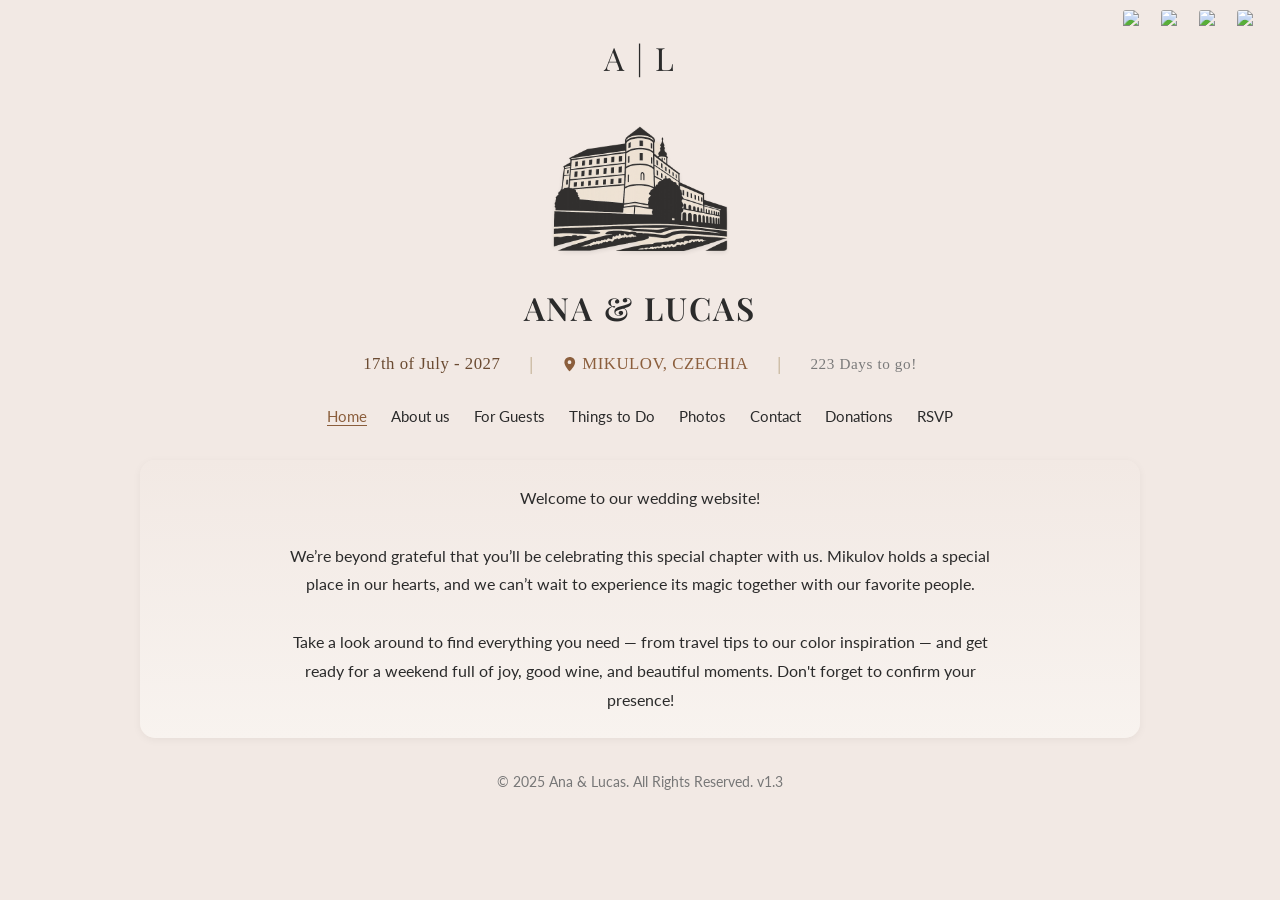
==== commit 7651d49f: "v 1.3 update" ====
--- a/index.html
+++ b/index.html
@@ -48,6 +48,7 @@
     .details {
       display: flex; justify-content: center; align-items: center; gap: 1.8rem;
       font-size: 1.05rem; color: #6b4b32; font-family: 'Lora', serif; letter-spacing: .5px; margin-top: 1rem;
+	  padding-inline: clamp(12px, 4vw, 24px); max-width: 1000px; margin-left: auto; margin-right: auto;
     }
     .details .divider { color: #bda98b; font-size: 1.2rem; }
     .details a { color: #8b5e3c; text-decoration: none; display: inline-flex; align-items: center; transition: .3s; }
@@ -93,6 +94,7 @@
 	 .todo-h{ font-size:1rem; }
 	 .upload-cta{grid-template-columns: 1fr;}
      .upload-wrap{ max-width:none; }
+	 .details{ padding-inline: clamp(14px, 6vw, 24px); }
     }
 
     #relationshipCountdown { color:#7a7a7a; }
@@ -138,15 +140,16 @@
     .rsvp-btn:hover { background:#70452c; }
 	
 /* Upload */
-    .upload-cta{
-      display:grid;
+    #section-photos .upload-cta{
       grid-template-columns: repeat(2, minmax(260px, 1fr));
-      gap: clamp(16px, 3vw, 32px);
       justify-items: center;  /* center each column */
-      align-items: start;     /* top align blocks */
-	  max-width: 1000px; 
-      margin-top: 8px;
-	  margin-inline: auto;
+	  width: 100%;
+      max-width: 420px;
+      margin-inline: auto;
+      display: flex;
+      flex-direction: column;
+      align-items: center;
+      gap: .5rem;
     }
 
     #section-photos .upload-wrap{
@@ -207,9 +210,18 @@
 /* Thing to do */
 	.todo-guide{ display:grid; gap:18px; margin-top:16px; }
     .todo-block{ background:#fff; border:1px solid #eadfd7; border-radius:12px; padding:16px; box-shadow:0 2px 8px rgba(0,0,0,.04); }
-    .todo-h{ font-family:'Playfair Display', serif; color:#6b4b32; font-size:1.05rem; margin:0 0 10px; }
+    .todo-h{ font-family: var(--font-body);, serif; color:#6b4b32; font-size:1.05rem; margin:0 0 10px; }
     .todo-list{ padding-left:18px; }
     .todo-list li{ margin:6px 0; }
+	
+	.todo-list{ list-style:none; padding-left:0; margin:0; display:grid; gap:10px; }
+    .todo-list li{ position:relative; padding:10px 12px 12px 28px; background:#fff; border:1px solid #eadfd7; border-radius:10px; box-shadow:0 2px 6px rgba(0,0,0,.04); }
+    .todo-list li:before{ content:""; position:absolute; left:12px; top:18px; width:6px; height:6px; border-radius:50%; background:#c9b7a8; box-shadow:10px 0 0 0 #e6ddd6; }
+
+    .item-title{ display:block; font-weight:600; color:#6b4b32; margin-bottom:2px; }
+    .item-note{ display:block; color:#5a5a5a; font-size:.95rem; }
+    .gm{ display:inline-block; margin-top:6px; font-size:.92rem; color:#8b5e3c; text-decoration:none; border-bottom:1px solid rgba(139,94,60,.35); padding-bottom:1px; transition:.2s; }
+    .gm:hover{ color:#70452c; border-bottom-color:#70452c; }
 	
   </style>
 </head>
@@ -247,13 +259,13 @@
     <nav>
       <ul>
         <li><a href="#" id="nav-home" class="active">Home</a></li>
-        <li><a href="#" id="nav-story">About us</a></li>
-        <li><a href="#" id="nav-travel">For Guests</a></li>
-        <li><a href="#" id="nav-todo">Things to Do</a></li>
-        <li><a href="#" id="nav-photos">Photos</a></li>
-        <li><a href="#" id="nav-party">Contact</a></li>
-        <li><a href="#" id="nav-registry">Donations</a></li>
-        <li><a href="#" id="nav-rsvp">RSVP</a></li>
+        <li><a href="#" id="nav-story">              About us</a></li>
+        <li><a href="#" id="nav-travel">             For Guests</a></li>
+        <li><a href="#" id="nav-todo">               Things to Do</a></li>
+        <li><a href="#" id="nav-photos">             Photos</a></li>
+        <li><a href="#" id="nav-party">              Contact</a></li>
+        <li><a href="#" id="nav-registry">           Donations</a></li>
+        <li><a href="#" id="nav-rsvp">               RSVP</a></li>
       </ul>
     </nav>
   </header>
@@ -309,51 +321,125 @@
           </div>
         </section>
 
-<!-- Things to Do -->
+<!-- Things to Do  'nearby','brno','food','logistics' --> 
         <section id="section-todo" class="section">
 		 <p id="text-todo"></p>
            <div id="todo-guide" class="todo-guide">
            <div class="todo-block">
-           <h3 class="todo-h">Short trips near Mikulov (15–40 min)</h3>
-           <ul class="todo-list">
-           <li><strong>Lednice–Valtice Area</strong> – UNESCO landscape, fairy‑tale chateaux, Minaret tower, bike paths by ponds.</li>
-           <li><strong>Pálava Hills</strong> – Easy scenic hikes (Děvín ruins viewpoint), spring wildflowers, vineyards everywhere.</li>
-           <li><strong>Valtice Wine Cellars</strong> – National Wine Salon in the chateau; curated tastings.</li>
+		   
+           <h3 class="todo-h" id="todo-head-nearby">Short trips near Mikulov (15–40 min)</h3>
+		   <ul class="todo-list">
+           
+		   <li><span class="item-title" id="todo-t1">Lednice–Valtice Area</span>
+		       <span class="item-note"  id="todo-i1">UNESCO landscape, fairy‑tale chateaux, Minaret tower, bike paths by ponds.</span>
+		       <a class="gm" target="_blank" href="https://maps.app.goo.gl/SL7mT9ZAj9cCpQXt6">Google Maps</a>
+		   </li>
+		   
+           <li>
+             <span class="item-title" id="todo-t2">Pálava Hills</span>
+             <span class="item-note"  id="todo-i2">Easy scenic hikes (Děvín ruins viewpoint), spring wildflowers, vineyards everywhere.</span>
+             <a class="gm" target="_blank" href="https://www.google.com/maps/search/?api=1&query=P%C3%A1lava+D%C4%9Bv%C3%ADn">Open in Google Maps</a>
+           </li>
+           
+           <li>
+             <span class="item-title" id="todo-t3">Valtice Wine Cellars</span>
+             <span class="item-note"  id="todo-i3">National Wine Salon in the chateau; curated tastings.</span>
+             <a class="gm" target="_blank" href="https://www.google.com/maps/search/?api=1&query=National+Wine+Salon+Valtice">Open in Google Maps</a>
+           </li>
+		   
            </ul>
            </div>
            
            <div class="todo-block">
-           <h3 class="todo-h">Brno • City vibes (40–60 min from Mikulov)</h3>
+           <h3 class="todo-h" id="todo-head-brno">Brno • City vibes (40–60 min from Mikulov)</h3>
            <ul class="todo-list">
-           <li><strong>Špilberk Castle</strong> – Hilltop fortress with views; seasonal exhibitions.</li>
-           <li><strong>Villa Tugendhat (UNESCO)</strong> – Modernist gem by Mies van der Rohe (book guided tour ahead).</li>
-           <li><strong>Capuchin Crypt</strong> – Historic crypt with mummified monks (small but unique).</li>
-           <li><strong>St. Peter & Paul Cathedral</strong> – Skyline towers; tradition: bells ring at 11:00.</li>
-           <li><strong>Zelný trh (Cabbage Market)</strong> – Daily farmers’ market: fruit, pastries, flowers.</li>
-           <li><strong>Brno Underground</strong> – Labyrinth under the square; timed entry tickets.</li>
+             <li>
+               <span class="item-title" id="todo-b1">Špilberk Castle</span>
+               <span class="item-note"  id="todo-b1n">Hilltop fortress with views; seasonal exhibitions.</span>
+               <a class="gm" target="_blank" href="https://www.google.com/maps/search/?api=1&query=%C5%A0pilberk+Castle+Brno">Open in Google Maps</a>
+             </li>
+             <li>
+               <span class="item-title" id="todo-b2">Villa Tugendhat (UNESCO)</span>
+               <span class="item-note"  id="todo-b2n">Modernist gem by Mies van der Rohe (book guided tour ahead).</span>
+               <a class="gm" target="_blank" href="https://www.google.com/maps/search/?api=1&query=Villa+Tugendhat+Brno">Open in Google Maps</a>
+             </li>
+             <li>
+               <span class="item-title" id="todo-b3">Capuchin Crypt</span>
+               <span class="item-note"  id="todo-b3n">Historic crypt with mummified monks (small but unique).</span>
+               <a class="gm" target="_blank" href="https://www.google.com/maps/search/?api=1&query=Capuchin+Crypt+Brno">Open in Google Maps</a>
+             </li>
+             <li>
+               <span class="item-title" id="todo-b4">St. Peter & Paul Cathedral</span>
+               <span class="item-note"  id="todo-b4n">Skyline towers; tradition: bells ring at 11:00.</span>
+               <a class="gm" target="_blank" href="https://www.google.com/maps/search/?api=1&query=Cathedral+of+St+Peter+and+Paul+Brno">Open in Google Maps</a>
+             </li>
+             <li>
+               <span class="item-title" id="todo-b5">Zelný trh (Cabbage Market)</span>
+               <span class="item-note"  id="todo-b5n">Daily farmers’ market: fruit, pastries, flowers.</span>
+               <a class="gm" target="_blank" href="https://www.google.com/maps/search/?api=1&query=Zeln%C3%BD+trh+Brno">Open in Google Maps</a>
+             </li>
+             <li>
+               <span class="item-title" id="todo-b6">Brno Underground</span>
+               <span class="item-note"  id="todo-b6n">Labyrinth under the square; timed entry tickets.</span>
+               <a class="gm" target="_blank" href="https://www.google.com/maps/search/?api=1&query=Labyrint+pod+Zeln%C3%BDm+trhem+Brno">Open in Google Maps</a>
+             </li>
            </ul>
            </div>
            
            <div class="todo-block">
-           <h3 class="todo-h">Food & coffee (Brno)</h3>
+           <h3 class="todo-h" id="todo-head-food">Food & coffee (Brno)</h3>
            <ul class="todo-list">
-           <li><strong>Café Placzek</strong> – Coffee & cakes in a chic setting.</li>
-           <li><strong>Café SKØG</strong> – Nordic‑style coffee & brunch; veggie friendly.</li>
-           <li><strong>Bar that doesn’t exist</strong> – Craft cocktails; speakeasy vibe (come early on weekends).</li>
-           <li><strong>Borgo Agnese</strong> – Fine dining for a special night (reserve).</li>
-           <li><strong>Lokál U Caipla</strong> – Casual Czech classics: svíčková, schnitzel, beer.</li>
+           <li>
+             <span class="item-title" id="todo-f1">Café Placzek</span>
+             <span class="item-note"  id="todo-f1n">Coffee & cakes in a chic setting.</span>
+             <a class="gm" target="_blank" href="https://www.google.com/maps/search/?api=1&query=Caf%C3%A9+Placzek+Brno">Open in Google Maps</a>
+           </li>
+           <li>
+             <span class="item-title" id="todo-f2">Café SKØG</span>
+             <span class="item-note"  id="todo-f2n">Nordic-style coffee & brunch; veggie friendly.</span>
+             <a class="gm" target="_blank" href="https://www.google.com/maps/search/?api=1&query=SK%C3%98G+Urban+Hub+Brno">Open in Google Maps</a>
+           </li>
+           <li>
+             <span class="item-title" id="todo-f3">Bar that doesn’t exist</span>
+             <span class="item-note"  id="todo-f3n">Craft cocktails; speakeasy vibe (come early on weekends).</span>
+             <a class="gm" target="_blank" href="https://www.google.com/maps/search/?api=1&query=Bar%2C+kter%C3%BD+neexistuje+Brno">Open in Google Maps</a>
+           </li>
+           <li>
+             <span class="item-title" id="todo-f4">Borgo Agnese</span>
+             <span class="item-note"  id="todo-f4n">Fine dining for a special night (reserve).</span>
+             <a class="gm" target="_blank" href="https://www.google.com/maps/search/?api=1&query=Borgo+Agnese+Brno">Open in Google Maps</a>
+           </li>
+           <li>
+             <span class="item-title" id="todo-f5">Lokál U Caipla</span>
+             <span class="item-note"  id="todo-f5n">Casual Czech classics: svíčková, schnitzel, beer.</span>
+             <a class="gm" target="_blank" href="https://www.google.com/maps/search/?api=1&query=Lok%C3%A1l+U+Caipla+Brno">Open in Google Maps</a>
+           </li>
            </ul>
            </div>
            
            <div class="todo-block">
-           <h3 class="todo-h">Easy logistics</h3>
+           <h3 class="todo-h" id="todo-head-logistics">Easy logistics</h3>
            <ul class="todo-list">
-           <li><strong>Getting around:</strong> Mikulov is walkable. In Brno, trams/trolleys are reliable; buy tickets in apps or kiosks.</li>
-           <li><strong>Payments:</strong> Cards widely accepted; carry some cash for wine cellars/markets.</li>
-           <li><strong>Language:</strong> English works in most tourist spots; a friendly “Dobrý den” (hello) helps.</li>
-           <li><strong>Tipping:</strong> 5–10% appreciated in restaurants if service was good.</li>
-           <li><strong>Best times:</strong> Holy Hill & castle terraces at sunset; markets/cafés in the morning.</li>
+             <li>
+               <span class="item-title" id="todo-l1">Getting around</span>
+               <span class="item-note"  id="todo-l1n">Mikulov is walkable. In Brno, trams/trolleys are reliable; buy tickets in apps or kiosks.</span>
+             </li>
+             <li>
+               <span class="item-title" id="todo-l2">Payments</span>
+               <span class="item-note"  id="todo-l2n">Cards widely accepted; carry some cash for wine cellars/markets.</span>
+             </li>
+             <li>
+               <span class="item-title" id="todo-l3">Language</span>
+               <span class="item-note"  id="todo-l3n">English works in most tourist spots; a friendly “Dobrý den” (hello) helps.</span>
+             </li>
+             <li>
+               <span class="item-title" id="todo-l4">Best times</span>
+               <span class="item-note"  id="todo-l4n">Holy Hill & castle terraces at sunset; markets/cafés in the morning.</span>
+               <a class="gm" target="_blank" href="https://maps.app.goo.gl/TVgAocDz9jdDBWFg7">Open in Google Maps</a>
+             </li>
            </ul>
+
+
            </div>
            </div>
 		</section>
@@ -475,7 +561,7 @@
   </section>
 
   <footer class="footer-castle">
-    <p>© 2025 Ana & Lucas. All Rights Reserved. v1.2</p> 
+    <p>© 2025 Ana & Lucas. All Rights Reserved. v1.3</p> 
   </footer>
 
   <!-- Scripts -->
@@ -529,7 +615,37 @@
         none: "No files uploaded.",
         presetFail: "Upload failed. Please check cloud name & unsigned preset.",
         tooBigImage: (name, size, limit) => `${name} (${size})\n— too large.\nMax ${limit} for images.`,
-        tooBigVideo: (name, size, limit) => `${name} (${size})\n— too large.\nMax ${limit} for videos.`
+        tooBigVideo: (name, size, limit) => `${name} (${size})\n— too large.\nMax ${limit} for videos.`,
+		gmaps_open: "Open in Google Maps",
+        todo_head_nearby: "Short trips near Mikulov (15–40 min)",
+        todo_head_brno: "Brno • City vibes (40–60 min)",
+        todo_head_food: "Food & coffee (Brno)",
+        todo_head_logistics: "Easy logistics",
+        todo_nearby_t1: "Lednice–Valtice Area",
+        todo_nearby_i1: "UNESCO landscape, fairy-tale chateaux, Minaret tower, bike paths by ponds.",
+        todo_nearby_t2: "Pálava Hills",
+        todo_nearby_i2: "Easy scenic hikes (Děvín ruins viewpoint), spring wildflowers, vineyards everywhere.",
+        todo_nearby_t3: "Valtice Wine Cellars",
+        todo_nearby_i3: "National Wine Salon in the chateau; curated tastings.",
+		// Brno
+        todo_brno_t1:"Špilberk Castle",                  todo_brno_i1:"Hilltop fortress with views; seasonal exhibitions.",
+        todo_brno_t2:"Villa Tugendhat (UNESCO)",         todo_brno_i2:"Modernist gem by Mies van der Rohe (book guided tour ahead).",
+        todo_brno_t3:"Capuchin Crypt",                   todo_brno_i3:"Historic crypt with mummified monks (small but unique).",
+        todo_brno_t4:"St. Peter & Paul Cathedral",       todo_brno_i4:"Skyline towers; tradition: bells ring at 11:00.",
+        todo_brno_t5:"Zelný trh (Cabbage Market)",       todo_brno_i5:"Daily farmers’ market: fruit, pastries, flowers.",
+        todo_brno_t6:"Brno Underground",                 todo_brno_i6:"Labyrinth under the square; timed entry tickets.",
+        // Food
+        todo_food_t1:"Café Placzek",                     todo_food_i1:"Coffee & cakes in a chic setting.",
+        todo_food_t2:"Café SKØG",                        todo_food_i2:"Nordic-style coffee & brunch; veggie friendly.",
+        todo_food_t3:"Bar that doesn’t exist",           todo_food_i3:"Craft cocktails; speakeasy vibe (come early on weekends).",
+        todo_food_t4:"Borgo Agnese",                     todo_food_i4:"Fine dining for a special night (reserve).",
+        todo_food_t5:"Lokál U Caipla",                   todo_food_i5:"Casual Czech classics: svíčková, schnitzel, beer.",
+        // Logistics
+        todo_logistics_t1:"Getting around",              todo_logistics_i1:"Mikulov is walkable. In Brno, trams/trolleys are reliable; buy tickets in apps or kiosks.",
+        todo_logistics_t2:"Payments",                    todo_logistics_i2:"Cards widely accepted; carry some cash for wine cellars/markets.",
+        todo_logistics_t3:"Language",                    todo_logistics_i3:"English works in most tourist spots; a friendly “Dobrý den” (hello) helps.",
+        todo_logistics_t4:"Best times",                  todo_logistics_i4:"Holy Hill & castle terraces at sunset; markets/cafés in the morning."
+		
       },
       pt: {
         home:"Início", story:"Sobre o Casal", travel:"Convidados", todo:"O Que Fazer", photos:"Fotos", party:"Contato", registry:"Doações", rsvp:"Confirmação",
@@ -571,7 +687,36 @@
         none: "Nenhum arquivo enviado.",
         presetFail: "Falha no envio. Verifique o cloud name e o preset unsigned.",
         tooBigImage: (name, size, limit) => `${name} (${size})\n— muito grande. Máx. ${limit} para imagens.`,
-        tooBigVideo: (name, size, limit) => `${name} (${size})\n— muito grande. Máx. ${limit} para vídeos.`
+        tooBigVideo: (name, size, limit) => `${name} (${size})\n— muito grande. Máx. ${limit} para vídeos.`,
+		gmaps_open: "Abrir no Google Maps",
+        todo_head_nearby: "Passeios curtos perto de Mikulov (15–40 min)",
+        todo_head_brno: "Brno • Clima de cidade (40–60 min)",
+        todo_head_food: "Comida & café (Brno)",
+        todo_head_logistics: "Logística fácil",
+        todo_nearby_t1: "Área Lednice–Valtice",
+        todo_nearby_i1: "Paisagem da UNESCO, castelos de conto de fadas, torre Minarete, ciclovias ao redor de lagoas.",
+        todo_nearby_t2: "Montes de Pálava",
+        todo_nearby_i2: "Trilhas cênicas fáceis (mirante das ruínas de Děvín), flores silvestres na primavera, vinhedos por toda parte.",
+        todo_nearby_t3: "Adegas de Valtice",
+        todo_nearby_i3: "Salão Nacional do Vinho no castelo; degustações selecionadas.",
+        // Brno
+        todo_brno_t1:"Castelo Špilberk",                 todo_brno_i1:"Fortaleza no alto com vista; exposições sazonais.",
+        todo_brno_t2:"Villa Tugendhat (UNESCO)",         todo_brno_i2:"Joia modernista de Mies van der Rohe (reserve o tour guiado).",
+        todo_brno_t3:"Cripta dos Capuchinhos",           todo_brno_i3:"Cripta histórica com monges mumificados (pequena, porém única).",
+        todo_brno_t4:"Catedral de São Pedro e Paulo",    todo_brno_i4:"Torres do skyline; tradição: os sinos tocam às 11h.",
+        todo_brno_t5:"Zelný trh (Mercado do Repolho)",   todo_brno_i5:"Feira diária: frutas, doces, flores.",
+        todo_brno_t6:"Subsolo de Brno",                  todo_brno_i6:"Labirinto sob a praça; ingressos com horário.",
+        // Food
+        todo_food_t1:"Café Placzek",                     todo_food_i1:"Cafés e bolos em ambiente charmoso.",
+        todo_food_t2:"Café SKØG",                        todo_food_i2:"Café e brunch estilo nórdico; opções veggies.",
+        todo_food_t3:"Bar que não existe",               todo_food_i3:"Coquetéis autorais; clima speakeasy (chegue cedo no fim de semana).",
+        todo_food_t4:"Borgo Agnese",                     todo_food_i4:"Fine dining para noite especial (reserve).",
+        todo_food_t5:"Lokál U Caipla",                   todo_food_i5:"Clássicos tchecos casuais: svíčková, schnitzel, cerveja.",
+        // Logistics
+        todo_logistics_t1:"Deslocamento",                todo_logistics_i1:"Mikulov é caminhável. Em Brno, bondes/trolleybus funcionam bem; compre bilhetes no app ou quiosques.",
+        todo_logistics_t2:"Pagamentos",                  todo_logistics_i2:"Cartão é amplamente aceito; leve dinheiro para adegas/feirinhas.",
+        todo_logistics_t3:"Idioma",                      todo_logistics_i3:"Inglês funciona na maioria dos pontos; um “Dobrý den” ajuda.",
+        todo_logistics_t4:"Melhores momentos",           todo_logistics_i4:"Svatý kopeček e terraços do castelo ao pôr do sol; mercados/cafés pela manhã."
 
       },
       uk: {
@@ -614,7 +759,37 @@
         none: "Файлів не завантажено.",
         presetFail: "Помилка. Перевірте назву хмари та unsigned preset.",
         tooBigImage: (name, size, limit) => `${name} (${size})\n— завеликий. Макс ${limit} для зображень.`,
-        tooBigVideo: (name, size, limit) => `${name} (${size})\n— завеликий. Макс ${limit} для відео.`
+        tooBigVideo: (name, size, limit) => `${name} (${size})\n— завеликий. Макс ${limit} для відео.`,
+		gmaps_open: "Відкрити в Google Maps",
+        todo_head_nearby: "Короткі поїздки біля Мікулова (15–40 хв)",
+        todo_head_brno: "Брно • Міська атмосфера (40–60 хв)",
+        todo_head_food: "Їжа та кава (Брно)",
+        todo_head_logistics: "Прості дрібниці логістики",
+        todo_nearby_t1: "Комплекс Ледніце–Вальтіце",
+        todo_nearby_i1: "Об’єкт ЮНЕСКО: палаци, мінарет, велодоріжки біля ставків.",
+        todo_nearby_t2: "Пагорби Паляви",
+        todo_nearby_i2: "Прості мальовничі маршрути (оглядовий майданчик руїн Дєвін), весняні квіти, виноградники усюди.",
+        todo_nearby_t3: "Винні льохи у Вальтіце",
+        todo_nearby_i3: "Національний винний салон у замку; кураторські дегустації.",
+		// Brno
+        todo_brno_t1:"Замок Шпілберк",                   todo_brno_i1:"Фортеця на пагорбі з краєвидами; сезонні виставки.",
+        todo_brno_t2:"Вілла Тугендхат (ЮНЕСКО)",         todo_brno_i2:"Модерністський шедевр Міса ван дер Рое (заздалегідь бронюйте тур).",
+        todo_brno_t3:"Капуцинський склеп",               todo_brno_i3:"Історичний склеп з муміфікованими монахами (невеликий, але унікальний).",
+        todo_brno_t4:"Кафедра Св. Петра і Павла",        todo_brno_i4:"Вежі на горизонті; традиція: дзвони б’ють об 11:00.",
+        todo_brno_t5:"Зелений ринок (Zelný trh)",        todo_brno_i5:"Щоденний базар: фрукти, випічка, квіти.",
+        todo_brno_t6:"Підземелля Брно",                  todo_brno_i6:"Лабіринт під площею; вхід за часовими слотами.",
+        // Food
+        todo_food_t1:"Кафе Placzek",                     todo_food_i1:"Кава та тістечка в затишній атмосфері.",
+        todo_food_t2:"Кафе SKØG",                        todo_food_i2:"Скандинавська кава та бранч; є вегетаріанські опції.",
+        todo_food_t3:"Бар, якого не існує",              todo_food_i3:"Авторські коктейлі; спікізі-настрій (у вихідні краще приходити рано).",
+        todo_food_t4:"Borgo Agnese",                     todo_food_i4:"Вишукана вечеря для особливої нагоди (потрібне бронювання).",
+        todo_food_t5:"Lokál U Caipla",                   todo_food_i5:"Чеська класика без пафосу: свічкова, шніцель, пиво.",
+        // Logistics
+        todo_logistics_t1:"Як пересуватись",             todo_logistics_i1:"Мікулов зручно оглядати пішки. У Брно трамваї/тролейбуси надійні; квитки в додатках або кіосках.",
+        todo_logistics_t2:"Платежі",                     todo_logistics_i2:"Картки всюди приймають; для винних льохів/ринків майте трохи готівки.",
+        todo_logistics_t3:"Мова",                        todo_logistics_i3:"Англійська працює в більшості місць; привітне «Dobrý den» допомагає.",
+        todo_logistics_t4:"Найкращий час",               todo_logistics_i4:"Святий пагорб і тераси замку на заході; ринки/кафе зранку."
+		
       },
       cz: {
         home:"Domů", story:"Náš Příběh", travel:"Cestování", todo:"Co Dělat", photos:"Fotky", party:"Svatební Hosté", registry:"Dary", rsvp:"Potvrdit Účast",
@@ -656,8 +831,37 @@
         none: "Žádné soubory nenahrány.",
         presetFail: "Nahrávání selhalo. Zkontrolujte cloud name a unsigned preset.",
         tooBigImage: (name, size, limit) => `${name} (${size})\n— příliš velké. Max ${limit} pro obrázky.`,
-        tooBigVideo: (name, size, limit) => `${name} (${size})\n— příliš velké. Max ${limit} pro videa.`
-		
+        tooBigVideo: (name, size, limit) => `${name} (${size})\n— příliš velké. Max ${limit} pro videa.`,
+		gmaps_open: "Otevřít v Google Maps",
+        todo_head_nearby: "Krátké výlety u Mikulova (15–40 min)",
+        todo_head_brno: "Brno • Městská atmosféra (40–60 min)",
+        todo_head_food: "Jídlo & káva (Brno)",
+        todo_head_logistics: "Snadná logistika",
+        todo_nearby_t1: "Lednicko-valtický areál",
+        todo_nearby_i1: "UNESCO krajina, pohádkové zámky, Minaret, cyklostezky kolem rybníků.",
+        todo_nearby_t2: "Pálava (Děvín)",
+        todo_nearby_i2: "Snadné vyhlídkové trasy (vyhlídka u zříceniny Děvín), jarní květena, vinice všude kolem.",
+        todo_nearby_t3: "Valtické vinné sklepy",
+        todo_nearby_i3: "Národní salón vín na zámku; řízené degustace.",
+        // Brno
+        todo_brno_t1:"Hrad Špilberk",                     todo_brno_i1:"Pevnost na kopci s výhledy; sezónní výstavy.",
+        todo_brno_t2:"Vila Tugendhat (UNESCO)",           todo_brno_i2:"Modernistický skvost Miese van der Rohe (rezervujte si prohlídku).",
+        todo_brno_t3:"Kapucínská hrobka",                 todo_brno_i3:"Historická hrobka s mumifikovanými mnichy (malá, ale jedinečná).",
+        todo_brno_t4:"Katedrála sv. Petra a Pavla",       todo_brno_i4:"Dominanta siluety; tradice: zvony zvoní v 11:00.",
+        todo_brno_t5:"Zelný trh",                         todo_brno_i5:"Každodenní tržnice: ovoce, pečivo, květiny.",
+        todo_brno_t6:"Brněnské podzemí",                  todo_brno_i6:"Labyrint pod náměstím; vstup na časové sloty.",
+        // Food
+        todo_food_t1:"Café Placzek",                      todo_food_i1:"Káva a dorty v elegantním prostředí.",
+        todo_food_t2:"Café SKØG",                         todo_food_i2:"Severská káva a brunch; přátelské k vegetariánům.",
+        todo_food_t3:"Bar, který neexistuje",             todo_food_i3:"Autorské koktejly; speakeasy atmosféra (o víkendu přijďte dřív).",
+        todo_food_t4:"Borgo Agnese",                      todo_food_i4:"Fine dining na výjimečný večer (rezervace).",
+        todo_food_t5:"Lokál U Caipla",                    todo_food_i5:"Česká klasika na pohodu: svíčková, řízek, pivo.",
+        // Logistics
+        todo_logistics_t1:"Doprava",                      todo_logistics_i1:"Mikulov projdete pěšky. V Brně jezdí spolehlivě tramvaje/trolejbusy; jízdenky v appkách nebo kioscích.",
+        todo_logistics_t2:"Platby",                       todo_logistics_i2:"Karty se běžně berou; do sklípků/trhů se hodí hotovost.",
+        todo_logistics_t3:"Jazyk",                        todo_logistics_i3:"Angličtina ve většině míst stačí; přátelské „Dobrý den“ potěší.",
+        todo_logistics_t4:"Nejlepší časy",                todo_logistics_i4:"Svatý kopeček a zámecké terasy při západu; trhy/kavárny ráno."
+
       }
     };
 
@@ -742,12 +946,104 @@
       document.getElementById("attend_yes").value = translations[lang]["rsvp_yes"];
       document.getElementById("attend_no").value  = translations[lang]["rsvp_no"];
       document.getElementById("sleep_yes").value  = translations[lang]["rsvp_y_s"];
-      document.getElementById("sleep_no").value   = translations[lang]["rsvp_n_s"]; 
+      document.getElementById("sleep_no").value   = translations[lang]["rsvp_n_s"];
+	  
+	  // --- To-Do section headings ---
+      ['nearby','brno','food','logistics'].forEach(k => {
+        const el = document.getElementById('todo-head-' + k);
+        if (el) el.textContent = translations[lang]['todo_head_'+k];
+      });
+	  
+     function syncTodoItemsToLanguage(lang){
+       const t = translations[lang] || translations.en;
+     
+       // clear any previous form status/errors (kept from your version)
+       const status = document.getElementById('form-status');
+       if (status){ status.textContent=''; status.classList.remove('visible'); status.removeAttribute('style'); }
+       ['err-name','err-email','err-attendance','err-sleepo'].forEach(id=>{
+         const el = document.getElementById(id);
+         if (el){ el.textContent=''; el.removeAttribute('style'); }
+       });
+     
+       // base labels you already had (kept)
+       const set = (id, v) => { const el = document.getElementById(id); if (el) el.textContent = v; };
+       set('rsvp_name', t.rsvp_name); set('rsvp_mail', t.rsvp_mail);
+       set('rsvp_attend_label', t.rsvp_attend_label); set('rsvp_q', t.rsvp_q);
+       set('rsvp_yes', t.rsvp_yes); set('rsvp_no', t.rsvp_no);
+       set('rsvp_y_s', t.rsvp_y_s); set('rsvp_n_s', t.rsvp_n_s);
+     
+       // placeholders (kept)
+       const namepc = document.getElementById('namepc');
+       const emailpc = document.getElementById('emailpc');
+       if (namepc)  namepc.placeholder  = t.name_placeholder || '';
+       if (emailpc) emailpc.placeholder = t.email_placeholder || '';
+       const msgadd = document.getElementById('msgadd');
+       const msgadd2= document.getElementById('msgadd2');
+       if (msgadd && msgadd.firstChild) msgadd.firstChild.nodeValue = (t.msgadd || '') + ' ';
+       if (msgadd2) msgadd2.textContent = t.msgadd2 || '';
+       const submitBtn = document.getElementById('submitBtn');
+       if (submitBtn && t.submit_btn) submitBtn.textContent = t.submit_btn;
+     
+       // radios values (kept)
+       const attendYes = document.getElementById('attend_yes');
+       const attendNo  = document.getElementById('attend_no');
+       const sleepYes  = document.getElementById('sleep_yes');
+       const sleepNo   = document.getElementById('sleep_no');
+       if (attendYes) attendYes.value = t.rsvp_yes;
+       if (attendNo)  attendNo.value  = t.rsvp_no;
+       if (sleepYes)  sleepYes.value  = t.rsvp_y_s;
+       if (sleepNo)   sleepNo.value   = t.rsvp_n_s;
+     
+       // ---- To-Do items text mapping (nearby + brno + food + logistics) ----
+       const pairs = [
+         // nearby (you already set these)
+         ['todo-t1','todo_nearby_t1'], ['todo-i1','todo_nearby_i1'],
+         ['todo-t2','todo_nearby_t2'], ['todo-i2','todo_nearby_i2'],
+         ['todo-t3','todo_nearby_t3'], ['todo-i3','todo_nearby_i3'],
+     
+         // brno
+         ['todo-b1','todo_brno_t1'], ['todo-b1n','todo_brno_i1'],
+         ['todo-b2','todo_brno_t2'], ['todo-b2n','todo_brno_i2'],
+         ['todo-b3','todo_brno_t3'], ['todo-b3n','todo_brno_i3'],
+         ['todo-b4','todo_brno_t4'], ['todo-b4n','todo_brno_i4'],
+         ['todo-b5','todo_brno_t5'], ['todo-b5n','todo_brno_i5'],
+         ['todo-b6','todo_brno_t6'], ['todo-b6n','todo_brno_i6'],
+     
+         // food
+         ['todo-f1','todo_food_t1'], ['todo-f1n','todo_food_i1'],
+         ['todo-f2','todo_food_t2'], ['todo-f2n','todo_food_i2'],
+         ['todo-f3','todo_food_t3'], ['todo-f3n','todo_food_i3'],
+         ['todo-f4','todo_food_t4'], ['todo-f4n','todo_food_i4'],
+         ['todo-f5','todo_food_t5'], ['todo-f5n','todo_food_i5'],
+     
+         // logistics
+         ['todo-l1','todo_logistics_t1'], ['todo-l1n','todo_logistics_i1'],
+         ['todo-l2','todo_logistics_t2'], ['todo-l2n','todo_logistics_i2'],
+         ['todo-l3','todo_logistics_t3'], ['todo-l3n','todo_logistics_i3'],
+         ['todo-l4','todo_logistics_t4'], ['todo-l4n','todo_logistics_i4'],
+       ];
+       pairs.forEach(([id,key])=>{
+         const el = document.getElementById(id);
+         if (el && t[key]) el.textContent = t[key];
+       });
+     
+       // label all Google Maps links
+       document.querySelectorAll('#section-todo a.gm')
+         .forEach(a => a.textContent = t.gmaps_open || 'Open in Google Maps');
+     }
+
+      
+      // --- "Open in Google Maps" links inside the To-Do section ---
+      document.querySelectorAll('#section-todo a.gm').forEach(a => {
+        a.textContent = translations[lang].gmaps_open;
+      });
 
       updateRelationshipCountdown();
       updateCountdown();
 	  syncRsvpUiToLanguage(lang);
       syncPhotosTexts();
+	  syncTodoItemsToLanguage(lang);
+
     }
 
     // Section switching
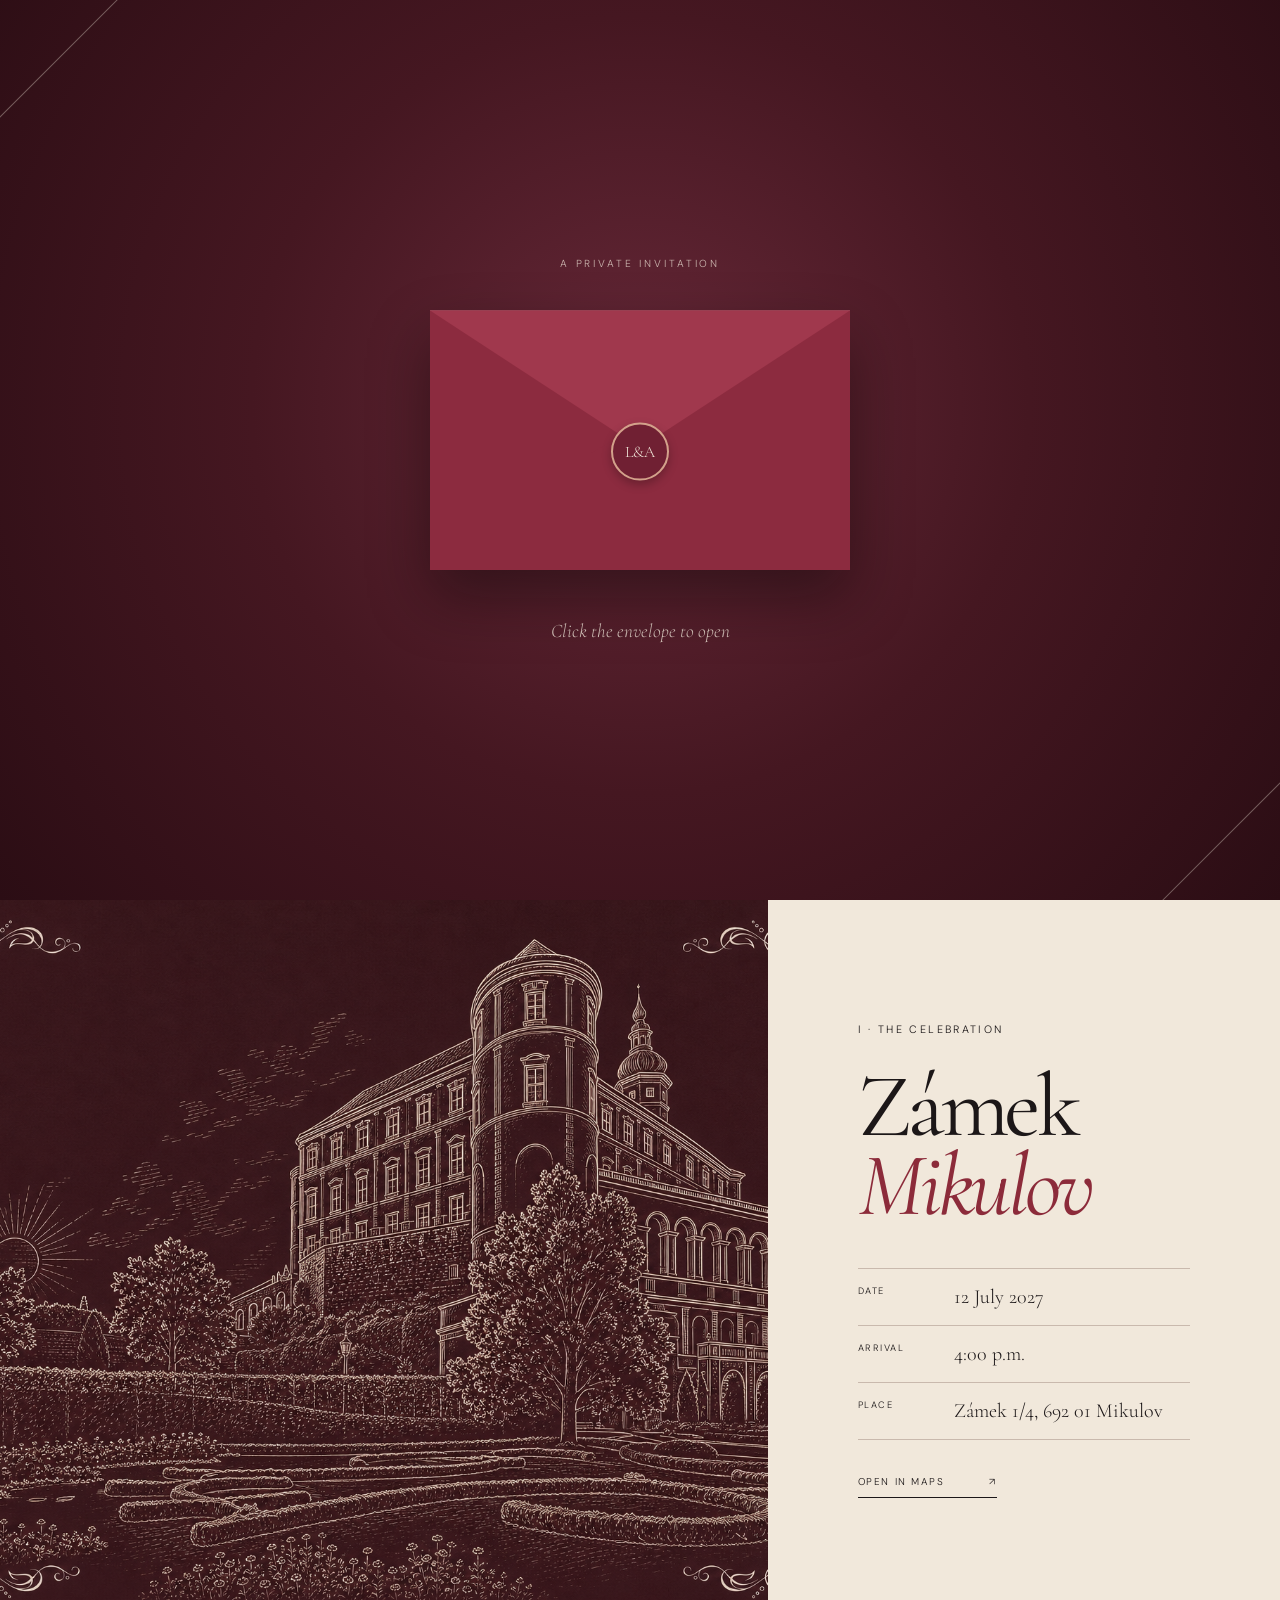
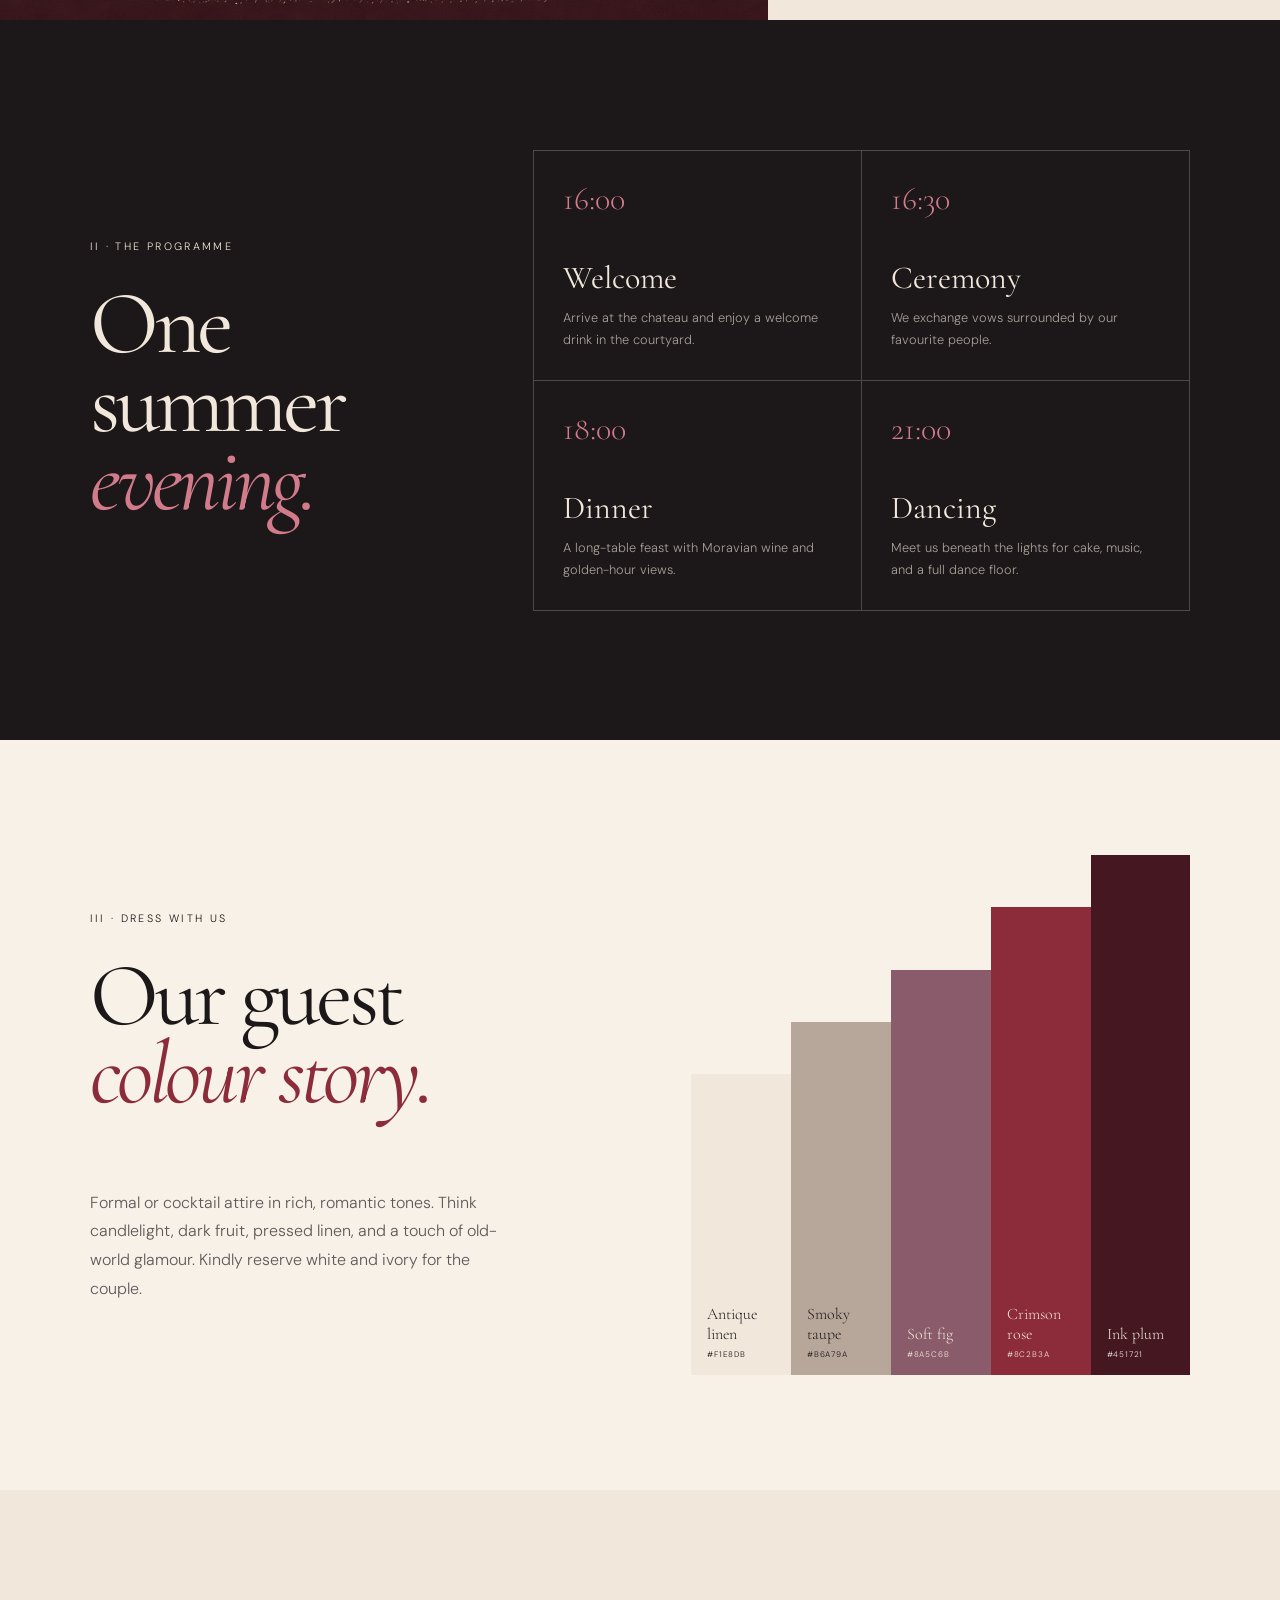
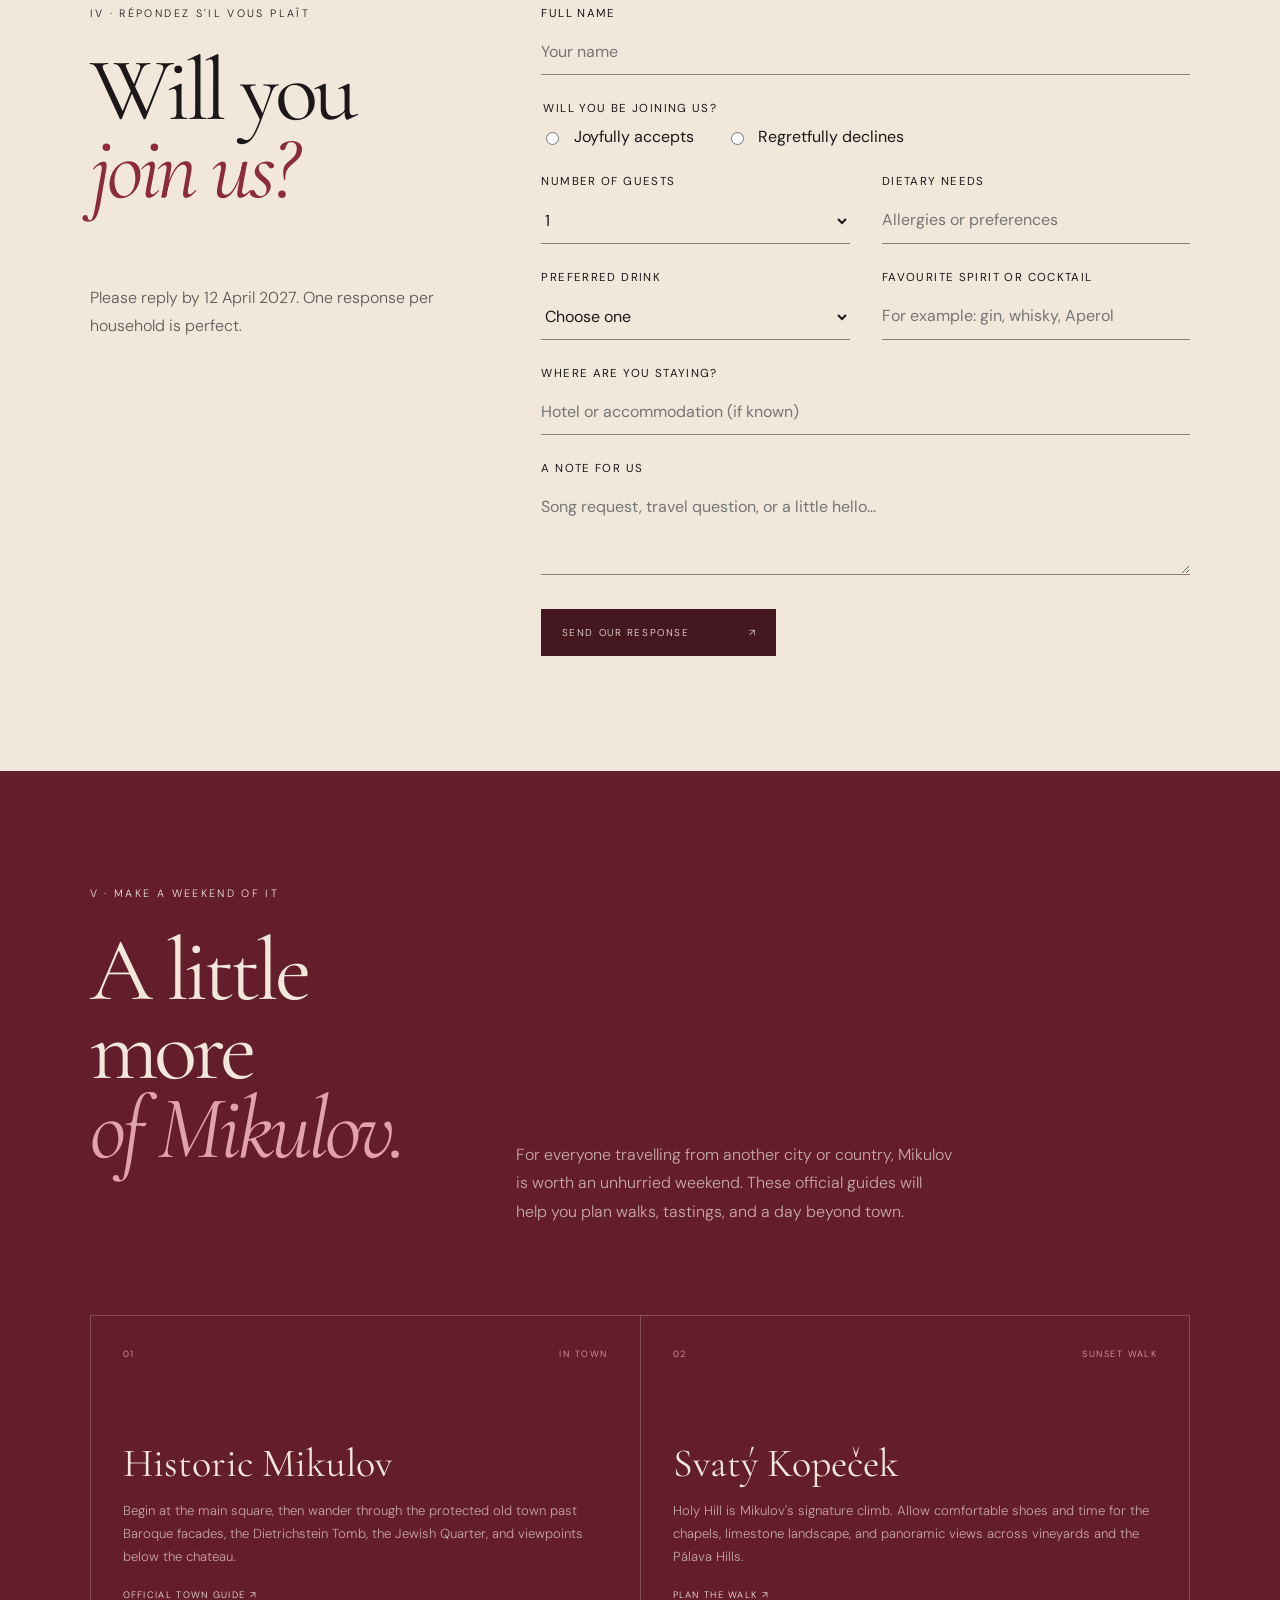
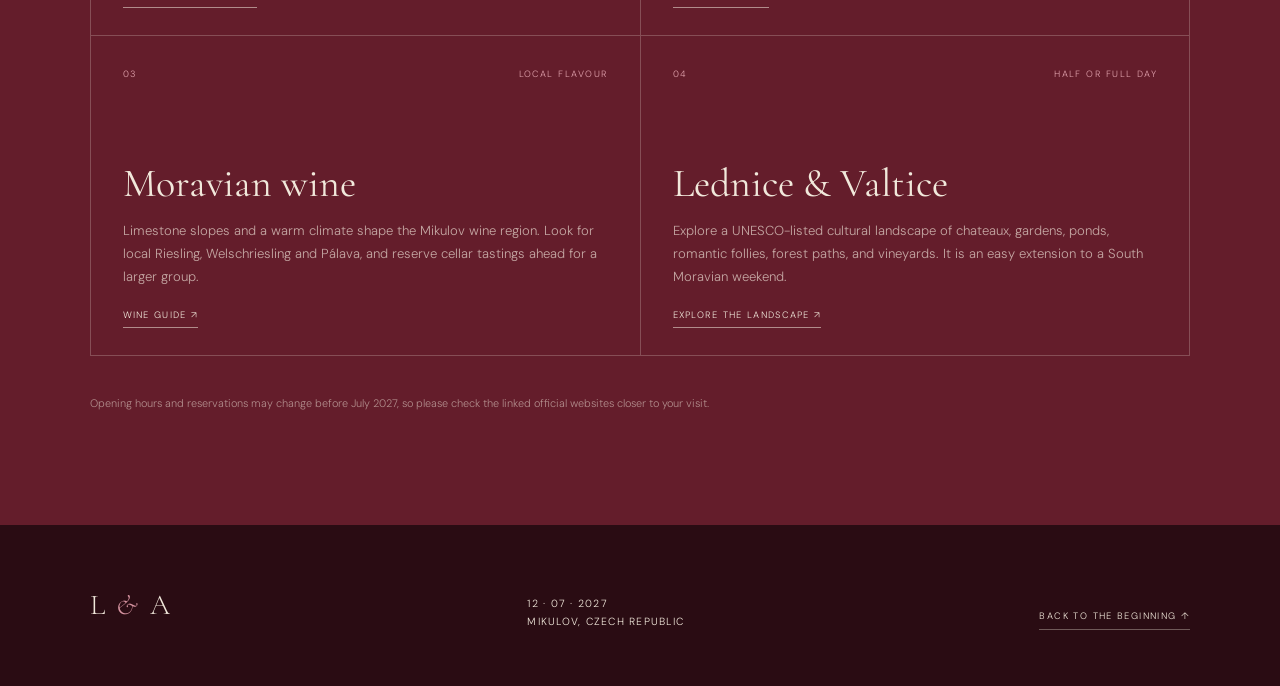
==== commit 782e4b9b: "ana new one" ====
--- a/index.html
+++ b/index.html
@@ -1,1468 +1,376 @@
-<!DOCTYPE html>
+<!doctype html>
 <html lang="en">
 <head>
-  <meta charset="UTF-8" />
-  <meta name="viewport" content="width=device-width, initial-scale=1.0" />
-  <title>Ana & Lucas - Wedding</title>
-
-  <!-- Google Fonts -->
-  <link href="https://fonts.googleapis.com/css2?family=Playfair+Display:wght@400;600&family=Lato:wght@300;400&display=swap" rel="stylesheet">
-  <link rel="icon" type="image/png" href="favicon2.png">
-  <!-- Uploadcare v1 Regular CSS -->
-  <link rel="stylesheet" href="https://cdn.jsdelivr.net/npm/@uploadcare/file-uploader@1/web/uc-file-uploader-regular.min.css">
-
+  <meta charset="utf-8">
+  <meta name="viewport" content="width=device-width, initial-scale=1">
+  <title>L &amp; A | A Wedding in Mikulov</title>
+  <meta name="description" content="Join us at Mikulov Chateau on 12 July 2027.">
+  <link rel="preconnect" href="https://fonts.googleapis.com">
+  <link rel="preconnect" href="https://fonts.gstatic.com" crossorigin>
+  <link href="https://fonts.googleapis.com/css2?family=Cormorant+Garamond:ital,wght@0,400;0,500;1,400&family=DM+Sans:wght@300;400;500&display=swap" rel="stylesheet">
   <style>
     :root {
-      --bg-color: #f2e9e4;
-      --text-color: #2b2b2b;
-      --accent-color: #8b5e3c;
-      --font-title: 'Playfair Display', serif;
-      --font-body: 'Lato', sans-serif;
-	  --gutter: clamp(16px, 5vw, 28px);
-    }
-
-    * { margin:0; padding:0; box-sizing:border-box; }
-    body {
-      background-color: var(--bg-color);
-      font-family: var(--font-body);
-      color: var(--text-color);
-      line-height: 1.6;
-	  padding-left: max(var(--gutter), env(safe-area-inset-left));
-      padding-right: max(var(--gutter), env(safe-area-inset-right));
-    }
-
-/* Language Selector */
-    .language-selector {
-      position: absolute; top: 10px; right: 15px;
-      display: flex; gap: 10px;
-    }
-    .language-selector img {
-      width: 28px; height: 20px; cursor: pointer; border-radius: 3px; transition: transform .2s;
-    }
-    .language-selector img:hover { transform: scale(1.1); }
-
-    header { text-align: center; padding: 2rem 1rem 2rem; }
-    .logo { font-family: var(--font-title); font-size: 2rem; letter-spacing: 2px; margin-bottom: 1rem; }
-    .names { font-family: var(--font-title); font-size: 2rem; font-weight: 600; letter-spacing: 2px; }
-
-    .details {
-      display: flex; justify-content: center; align-items: center; gap: 1.8rem;
-      font-size: 1.05rem; color: #6b4b32; font-family: 'Lora', serif; letter-spacing: .5px; margin-top: 1rem;
-	  padding-inline: clamp(12px, 4vw, 24px); max-width: 1000px; margin-left: auto; margin-right: auto;
-    }
-    .details .divider { color: #bda98b; font-size: 1.2rem; }
-    .details a { color: #8b5e3c; text-decoration: none; display: inline-flex; align-items: center; transition: .3s; }
-    .details a:hover { color:#a67c52; transform: scale(1.05); }
-    #countdown { font-size: .95rem; color:#7a7a7a; letter-spacing:.6px; }
-
-    nav { margin-top: 1.5rem; }
-    nav ul { list-style: none; display: flex; justify-content: center; flex-wrap: wrap; gap: 1.5rem; font-size: .95rem; }
-    nav a { text-decoration: none; color: var(--text-color); position: relative; padding-bottom: 1px; transition: color .3s; }
-    nav a:hover, nav a.active { color: var(--accent-color); }
-    nav a.active::after {
-      content:""; position:absolute; bottom:0; left:0; width:100%; height:1px; background-color: var(--accent-color);
-    }
-
-    .hero {
-      position: relative; width: 90%; max-width: 1000px;
-      margin: auto; padding: 1.5rem; border-radius: 15px;
-      background: linear-gradient(to top, #f8f3ef, #f2e9e4);
-      box-shadow: 0 2px 8px rgba(0,0,0,.05);
-      transition: background .5s ease; text-align: center;
-	  padding-inline: clamp(16px, 4vw, 24px);
-    }
-    .hero-content { position: relative; z-index: 2; }
-    .hero p { font-size: 1rem; color: var(--text-color); max-width: 700px; margin: 0 auto; line-height: 1.8; }
-
-    .section { display: none; padding-inline: clamp(8px, 3.5vw, 20px); }
-    .section.active { display: block; }
-    .section p { opacity: 0; transform: translateY(10px); animation: fadeInUp .6s ease forwards; }
-    @keyframes fadeInUp { to { opacity:1; transform: translateY(0); } }
-
-    footer { text-align:center; padding:2rem 1rem; font-size:.9rem; color:#777; }
-
-    .castle-divider { display:flex; justify-content:center; align-items:center; margin:1rem auto; width:100%; }
-    .castle-image { width:250px; max-width:80%; opacity:.8; filter: drop-shadow(0 2px 2px rgba(0,0,0,.1)); transition: .3s; pointer-events:none; user-select:none; }
-    .castle-image:hover { transform: scale(1.03); opacity:1; }
-
-    @media (max-width: 800px) {
-     .logo,.names { font-size:1.6rem; }
-     nav ul { gap:1rem; font-size:.85rem; }
-     .hero { width:95%; padding: 2rem 1rem; }
-     .hero p { font-size: 1rem; }
-     .castle-image { width:180px; opacity:.75; }
-	 .todo-h{ font-size:1rem; }
-	 .upload-cta{grid-template-columns: 1fr;}
-     .upload-wrap{ max-width:none; }
-	 .details{ padding-inline: clamp(14px, 6vw, 24px); }
-    }
-
-    #relationshipCountdown { color:#7a7a7a; }
-
-    .colors { display:flex; flex-wrap:wrap; justify-content:center; gap:20px; margin-top:30px; }
-    .color-box {
-      width:170px; height:120px; border-radius:12px; background-color: var(--color);
-      box-shadow: 0 4px 10px rgba(0,0,0,.1); display:flex; flex-direction:column; justify-content:flex-end; align-items:center;
-      padding:10px; transition: transform .3s; cursor:pointer; text-align:center;
-    }
-    .color-box:hover { transform: scale(1.05); box-shadow: 0 4px 10px rgba(0,0,0,.2); }
-    .color-name { font-weight:600; color:#fff; text-shadow:0 1px 2px rgba(0,0,0,.2); }
-    .color-hex { font-size:.85rem; color:#f0f0f0; opacity:.9; }
-
-    .color-modal { display:none; position:fixed; z-index:999; inset:0; background: rgba(40,40,40,.45); backdrop-filter: blur(4px); justify-content:center; align-items:center; }
-    .color-modal-content { background:#f8f3ef; padding:25px 35px; border-radius:14px; text-align:center; box-shadow:0 6px 20px rgba(0,0,0,.25); animation: fadeInModal .25s ease-in-out; font-family: var(--font-body); }
-    .modal-color { width:160px; height:120px; border-radius:12px; margin:0 auto 15px; border:1px solid rgba(0,0,0,.2); }
-    #modalText { font-family:"Playfair Display", serif; font-size:1.3rem; color:var(--text-color); letter-spacing:.5px; }
-    .close { float:right; font-size:22px; cursor:pointer; color:#8b5e3c; transition: color .3s; }
-    .close:hover { color:#2b2b2b; }
-    @keyframes fadeInModal { from { opacity:0; transform: scale(.9);} to { opacity:1; transform: scale(1);} }
-
-/* Form */
-    form {
-      max-width: 500px; margin: 1rem auto; background:#f8f3ef; padding:1rem; border-radius:10px;
-      box-shadow: 0 2px 10px rgba(0,0,0,.05); text-align:left; font-family: var(--font-body); font-size: 18px;
-    }
-    .form-group { margin-bottom: .9rem; }
-    label { display:block; color:#6b4b32; }
-    input, select, textarea {
-      width:100%; padding:.7rem; border:1px solid #d8cfc7; border-radius:6px; color:#2b2b2b; background:#fff; transition: border-color .3s;
-    }
-    input:focus, select:focus, textarea:focus { outline:none; border-color:#8b5e3c; }
-    .radio-group { display:flex; flex-direction:column; gap:.25rem; padding-left:5px; }
-    .radio-item { display:flex; align-items:center; gap:8px; }
-    .radio-item input[type="radio"] { accent-color:#8b5e3c; width:18px; height:18px; cursor:pointer; }
-    .field-error { color:#b22222; font-size:.85rem; margin-top:4px; }
-
-    #form-status { margin-top: 1rem; text-align:center; font-weight:500; opacity:0; transition: opacity .6s; }
-    #form-status.visible { opacity:1; }
-
-    .rsvp-btn { background: var(--accent-color); color:#fff; border:none; padding:10px 20px; border-radius:4px; cursor:pointer; }
-    .rsvp-btn:hover { background:#70452c; }
-	
-/* Upload */
-    #section-photos .upload-cta{
-      grid-template-columns: repeat(2, minmax(260px, 1fr));
-      justify-items: center;  /* center each column */
-	  width: 100%;
-      max-width: 420px;
-      margin-inline: auto;
-      display: flex;
-      flex-direction: column;
-      align-items: center;
-      gap: .5rem;
-    }
-
-    #section-photos .upload-wrap{
-      width:100%;
-      max-width: 420px;
-	  margin-inline: auto;     /* center the column itself */
-	  display:flex; flex-direction:column; align-items:center; gap:.5rem;
-    }
-	
-	#section-photos .card{
-      width:100%;
-      max-width:420px;
-      margin-inline:auto;
-    }
-
-    .upload-btn{
-      display:inline-flex;
-      align-items:center;
-      gap:10px;
-      padding:10px 14px;        
-      font-size:14px;          
-      border-radius:12px;
-      border: 1px solid #d0d7de;
-      background:#eee;
-      color: #0f1722;
-      cursor:pointer;
-      transition:transform .05s ease, background .2s ease;
-      user-select:none;
-    }
-
-    .upload-btn:hover{ background:#f4f4f4; }
-    .upload-btn:active{ transform:translateY(1px); }
-
-    .upload-icon{
-      width: 18px; height: 18px; display: inline-block; vertical-align: middle; flex: 0 0 18px;
-    }
-
-    .up-help{ font-size:16px; text-align:center; }
-
-    #upload-status{ font-size:.95rem; color:#222; text-align:center; }
-    #upload-status.ok{ color:#137333; }   /* green when done */
-    #upload-status.err{ color:#b22222; }  /* red on error */
-    #upload-status > *{ white-space: pre-line; }
-
-    /* The web component itself can be centered & constrained */
-    uc-file-uploader-regular{
-      display:block;
-      width:100%;
-      max-width:420px;         /* match the first button’s width */
-      margin-inline:auto;      /* center it */
-    }
-
-    /* If Uploadcare injects an inner container, center that too */
-    #section-photos .card :where(.uc-container, .uc-light){
-      margin-inline:auto;
-    }
-
-/* Thing to do */
-	.todo-guide{ display:grid; gap:18px; margin-top:16px; }
-    .todo-block{ background:#fff; border:1px solid #eadfd7; border-radius:12px; padding:16px; box-shadow:0 2px 8px rgba(0,0,0,.04); }
-    .todo-h{ font-family: var(--font-body);, serif; color:#6b4b32; font-size:1.05rem; margin:0 0 10px; }
-    .todo-list{ padding-left:18px; }
-    .todo-list li{ margin:6px 0; }
-	
-	.todo-list{ list-style:none; padding-left:0; margin:0; display:grid; gap:10px; }
-    .todo-list li{ position:relative; padding:10px 12px 12px 28px; background:#fff; border:1px solid #eadfd7; border-radius:10px; box-shadow:0 2px 6px rgba(0,0,0,.04); }
-    .todo-list li:before{ content:""; position:absolute; left:12px; top:18px; width:6px; height:6px; border-radius:50%; background:#c9b7a8; box-shadow:10px 0 0 0 #e6ddd6; }
-
-    .item-title{ display:block; font-weight:600; color:#6b4b32; margin-bottom:2px; }
-    .item-note{ display:block; color:#5a5a5a; font-size:.95rem; }
-    .gm{ display:inline-block; margin-top:6px; font-size:.92rem; color:#8b5e3c; text-decoration:none; border-bottom:1px solid rgba(139,94,60,.35); padding-bottom:1px; transition:.2s; }
-    .gm:hover{ color:#70452c; border-bottom-color:#70452c; }
-	
+      --linen: #f1e8db;
+      --paper: #f7f1e8;
+      --taupe: #b6a79a;
+      --fig: #8a5c6b;
+      --rose: #8c2b3a;
+      --wine: #641d2b;
+      --plum: #451721;
+      --ink: #1c1718;
+      --serif: "Cormorant Garamond", Georgia, serif;
+      --sans: "DM Sans", Arial, sans-serif;
+    }
+
+    * { box-sizing: border-box; }
+    html { scroll-behavior: smooth; }
+    body { margin: 0; background: var(--paper); color: var(--ink); font-family: var(--sans); font-weight: 300; }
+    body.invitation-locked { overflow: hidden; }
+    a { color: inherit; text-decoration: none; }
+    button, input, select, textarea { font: inherit; }
+    img { max-width: 100%; display: block; }
+    h1, h2, h3, p { margin-top: 0; }
+    h1, h2, h3 { font-family: var(--serif); font-weight: 400; }
+    h1, h2 { line-height: .88; letter-spacing: -.045em; }
+    h2 { font-size: clamp(3.8rem, 7vw, 7rem); }
+    em { color: var(--rose); font-weight: 400; }
+    .section { padding: clamp(5.5rem, 9vw, 8rem) clamp(1.4rem, 7vw, 7rem); }
+    .section-number, .eyebrow { margin: 0 0 2rem; font-size: .67rem; letter-spacing: .22em; text-transform: uppercase; }
+    .dark { background: var(--ink); color: var(--linen); }
+    .dark em { color: #d27b8b; }
+
+    /* Click-to-open invitation */
+    .invitation-gate { position: fixed; inset: 0; z-index: 1000; display: grid; place-items: center; overflow: hidden; background: radial-gradient(circle at 50% 45%, #672838 0, var(--plum) 48%, #2b0d14 100%); color: var(--linen); transition: opacity .8s ease, visibility .8s ease; }
+    .invitation-gate::before, .invitation-gate::after { content: ""; position: absolute; width: 190px; height: 190px; border: 1px solid rgba(241,232,219,.35); transform: rotate(45deg); }
+    .invitation-gate::before { top: -105px; left: -105px; }
+    .invitation-gate::after { right: -105px; bottom: -105px; }
+    .invitation-gate.entered { opacity: 0; visibility: hidden; pointer-events: none; }
+    .gate-inner { text-align: center; width: min(92vw, 680px); }
+    .gate-kicker { margin-bottom: 2.5rem; font-size: .64rem; letter-spacing: .28em; text-transform: uppercase; color: rgba(241,232,219,.74); }
+    .envelope-button { position: relative; width: min(78vw, 420px); height: min(50vw, 260px); min-height: 210px; padding: 0; border: 0; background: transparent; cursor: pointer; perspective: 1200px; filter: drop-shadow(0 28px 30px rgba(7,2,3,.42)); }
+    .envelope-back { position: absolute; inset: 0; background: #7d2638; border: 1px solid rgba(255,255,255,.16); }
+    .envelope-letter { position: absolute; z-index: 1; left: 7%; right: 7%; bottom: 7%; height: 82%; display: grid; place-items: center; background: var(--linen); color: var(--plum); transition: transform 1s cubic-bezier(.2,.8,.2,1) .3s; }
+    .envelope-letter span { font-family: var(--serif); font-size: clamp(2.4rem, 7vw, 4.5rem); letter-spacing: .08em; }
+    .envelope-letter small { display: block; margin-top: .5rem; font-family: var(--sans); font-size: .52rem; letter-spacing: .2em; text-transform: uppercase; }
+    .envelope-front { position: absolute; z-index: 3; inset: 0; overflow: hidden; }
+    .envelope-front::before, .envelope-front::after { content: ""; position: absolute; bottom: 0; width: 62%; height: 100%; background: #8c2b3f; }
+    .envelope-front::before { left: 0; clip-path: polygon(0 0, 100% 55%, 100% 100%, 0 100%); }
+    .envelope-front::after { right: 0; clip-path: polygon(100% 0, 0 55%, 0 100%, 100% 100%); }
+    .envelope-flap { position: absolute; z-index: 4; top: 0; left: 0; width: 100%; height: 60%; transform-origin: top; transform-style: preserve-3d; transition: transform .9s cubic-bezier(.2,.7,.2,1); background: #a0384d; clip-path: polygon(0 0, 50% 88%, 100% 0); }
+    .wax-seal { position: absolute; z-index: 5; left: 50%; top: 50%; width: 58px; height: 58px; transform: translate(-50%,-30%); display: grid; place-items: center; border: 2px solid #d3a18b; border-radius: 50%; background: #702033; color: var(--linen); font-family: var(--serif); font-size: 1rem; box-shadow: 0 4px 10px rgba(0,0,0,.25); transition: opacity .25s ease; }
+    .envelope-button:hover { transform: translateY(-4px); }
+    .envelope-button:focus-visible { outline: 2px solid var(--linen); outline-offset: 12px; }
+    .invitation-gate.opened .envelope-flap { transform: rotateX(180deg); z-index: 0; }
+    .invitation-gate.opened .wax-seal { opacity: 0; }
+    .invitation-gate.opened .envelope-letter { transform: translateY(-58%); }
+    .gate-prompt { margin: 2.7rem 0 0; font-family: var(--serif); font-size: 1.2rem; font-style: italic; color: rgba(241,232,219,.82); animation: breathe 2.4s ease-in-out infinite; }
+    @keyframes breathe { 50% { opacity: .5; transform: translateY(3px); } }
+
+    /* Navigation */
+    .site-header { position: absolute; z-index: 20; top: 0; left: 0; width: 100%; padding: 1.7rem clamp(1.4rem,5vw,5rem); display: flex; align-items: center; justify-content: space-between; color: var(--linen); border-bottom: 1px solid rgba(241,232,219,.18); }
+    .monogram { font-family: var(--serif); font-size: 1.35rem; letter-spacing: .08em; }
+    .monogram span { color: #d794a1; font-style: italic; }
+    nav { display: flex; gap: 2rem; }
+    nav a { font-size: .65rem; letter-spacing: .17em; text-transform: uppercase; }
+    nav a:hover { color: #e4a5b0; }
+    .menu-button { display: none; border: 0; background: transparent; color: inherit; font-size: .65rem; letter-spacing: .17em; text-transform: uppercase; }
+
+    /* Minimal hero */
+    .hero { position: relative; min-height: 100svh; overflow: hidden; display: grid; grid-template-columns: 1.1fr .9fr; align-items: center; padding: 9rem clamp(1.4rem,8vw,8rem) 5rem; background: var(--plum); color: var(--linen); }
+    .hero::before { content: ""; position: absolute; inset: 1.5rem; border: 1px solid rgba(241,232,219,.14); pointer-events: none; }
+    .hero::after { content: ""; position: absolute; width: 560px; height: 560px; right: -130px; top: -180px; border: 1px solid rgba(241,232,219,.08); border-radius: 50%; }
+    .hero-copy { position: relative; z-index: 2; max-width: 720px; }
+    .hero h1 { margin: 0 0 2rem; font-size: clamp(5rem,11vw,10rem); }
+    .hero h1 em { color: #daa0aa; }
+    .hero-intro { max-width: 590px; margin-bottom: 1.1rem; line-height: 1.72; color: rgba(241,232,219,.88); font-size: 1.08rem; }
+    .hero-guide { color: #e8b2bb; font-family: var(--serif); font-style: italic; font-size: 1.42rem; line-height: 1.35; }
+    .hero-countdown { display: flex; gap: clamp(1rem,3vw,2.5rem); margin-top: 3rem; padding-top: 1.8rem; border-top: 1px solid rgba(241,232,219,.22); width: min(100%,600px); }
+    .hero-countdown div { min-width: 68px; }
+    .hero-countdown strong { display: block; font-family: var(--serif); font-size: clamp(2.4rem,5vw,4rem); font-weight: 400; line-height: .8; }
+    .hero-countdown span { display: block; margin-top: .8rem; font-size: .53rem; letter-spacing: .18em; text-transform: uppercase; color: rgba(241,232,219,.62); }
+    .hero-envelope-art { position: relative; z-index: 1; justify-self: end; width: min(38vw,520px); aspect-ratio: 1.45; transform: rotate(-5deg); filter: drop-shadow(0 35px 35px rgba(8,2,3,.3)); }
+    .hero-envelope-art .base { position: absolute; inset: 0; background: linear-gradient(145deg,#7c2638,#9e354a); border: 1px solid rgba(241,232,219,.2); }
+    .hero-envelope-art .base::before, .hero-envelope-art .base::after { content: ""; position: absolute; inset: 0; }
+    .hero-envelope-art .base::before { background: #8c2b3f; clip-path: polygon(0 0,50% 55%,100% 0,100% 100%,0 100%); }
+    .hero-envelope-art .base::after { border: 1px solid rgba(241,232,219,.18); clip-path: polygon(0 100%,50% 45%,100% 100%); }
+    .hero-envelope-art .seal { position: absolute; z-index: 2; left: 50%; top: 53%; transform: translate(-50%,-50%); width: 78px; height: 78px; display: grid; place-items: center; border-radius: 50%; background: #682034; border: 2px solid #c68b7b; color: var(--linen); font-family: var(--serif); font-size: 1.15rem; }
+    .hero-scroll { position: absolute; z-index: 2; right: 2.4rem; bottom: 4rem; writing-mode: vertical-rl; font-size: .53rem; letter-spacing: .2em; text-transform: uppercase; color: rgba(241,232,219,.55); }
+
+    /* Date, time and venue */
+    .venue { min-height: 720px; padding: 0; display: grid; grid-template-columns: 1.2fr .8fr; background: var(--linen); }
+    .venue-image { min-height: 620px; background: url("public/mikulov-chateau-burgundy.png") center/cover no-repeat; }
+    .venue-card { display: flex; flex-direction: column; justify-content: center; padding: clamp(3rem,7vw,7rem); }
+    .venue-card h2 { margin-bottom: 2.6rem; }
+    .venue-facts { margin: 0 0 2.2rem; border-top: 1px solid #c9b9ad; }
+    .venue-facts div { display: grid; grid-template-columns: 80px 1fr; gap: 1rem; padding: 1rem 0; border-bottom: 1px solid #c9b9ad; }
+    .venue-facts dt { font-size: .58rem; letter-spacing: .16em; text-transform: uppercase; }
+    .venue-facts dd { margin: 0; font-family: var(--serif); font-size: 1.25rem; }
+    .text-link { width: fit-content; padding-bottom: .55rem; border-bottom: 1px solid; font-size: .62rem; letter-spacing: .16em; text-transform: uppercase; }
+    .text-link span { margin-left: 2.5rem; }
+
+    /* Compact programme */
+    .programme { min-height: 720px; display: grid; grid-template-columns: .7fr 1.3fr; gap: 7vw; align-items: center; }
+    .programme h2 { margin-bottom: 0; }
+    .schedule { display: grid; grid-template-columns: 1fr 1fr; border-top: 1px solid rgba(241,232,219,.24); border-left: 1px solid rgba(241,232,219,.24); }
+    .schedule article { min-height: 230px; padding: 1.8rem; border-right: 1px solid rgba(241,232,219,.24); border-bottom: 1px solid rgba(241,232,219,.24); }
+    .schedule time { display: block; margin-bottom: 2.5rem; color: #d27b8b; font-family: var(--serif); font-size: 2rem; }
+    .schedule h3 { margin-bottom: .6rem; font-size: 2rem; }
+    .schedule p { margin-bottom: 0; line-height: 1.7; color: rgba(241,232,219,.65); font-size: .8rem; }
+
+    /* Palette */
+    .palette { display: grid; grid-template-columns: 1fr 1fr; gap: 8vw; align-items: center; background: var(--paper); }
+    .palette-copy > p:last-child { max-width: 430px; line-height: 1.8; color: #625759; }
+    .swatches { display: grid; grid-template-columns: repeat(5,1fr); min-height: 520px; align-items: end; }
+    .swatches div { min-height: 300px; height: 58%; padding: 1rem; display: flex; flex-direction: column; justify-content: flex-end; background: var(--swatch); }
+    .swatches div:nth-child(2) { height: 68%; }
+    .swatches div:nth-child(3) { height: 78%; color: var(--linen); }
+    .swatches div:nth-child(4) { height: 90%; color: var(--linen); }
+    .swatches div:nth-child(5) { height: 100%; color: var(--linen); }
+    .swatches span { font-family: var(--serif); font-size: 1rem; }
+    .swatches small { margin-top: .35rem; font-size: .5rem; letter-spacing: .1em; }
+
+    /* RSVP */
+    .rsvp { display: grid; grid-template-columns: .7fr 1.3fr; gap: 8vw; background: var(--linen); }
+    .rsvp-intro > p:last-child { max-width: 350px; line-height: 1.8; color: #625759; }
+    form { display: flex; flex-direction: column; gap: 1.6rem; }
+    form > label, .form-row label, fieldset { display: flex; flex-direction: column; gap: .55rem; font-size: .72rem; font-weight: 400; letter-spacing: .12em; text-transform: uppercase; }
+    input, select, textarea { width: 100%; padding: .7rem 0; border: 0; border-bottom: 1px solid #8f7c72; border-radius: 0; outline: 0; background: transparent; color: var(--ink); font-size: 1rem; line-height: 1.4; text-transform: none; letter-spacing: 0; }
+    input:focus, select:focus, textarea:focus { border-color: var(--rose); }
+    textarea { resize: vertical; }
+    fieldset { margin: 0; padding: 0; border: 0; }
+    legend { margin-bottom: .65rem; }
+    .radio { display: inline-flex; align-items: center; gap: .7rem; margin-right: 2rem; font-size: 1rem; text-transform: none; letter-spacing: 0; }
+    .radio input { width: auto; accent-color: var(--rose); }
+    .form-row { display: grid; grid-template-columns: 1fr 1fr; gap: 2rem; }
+    .button { display: inline-flex; justify-content: space-between; align-items: center; min-width: 235px; width: fit-content; padding: 1rem 1.2rem; border: 1px solid; cursor: pointer; font-size: .62rem; letter-spacing: .16em; text-transform: uppercase; }
+    .button-dark { margin-top: .5rem; background: var(--plum); border-color: var(--plum); color: var(--linen); }
+    .button-dark:hover { background: var(--rose); }
+    .thank-you { padding: 4rem 2rem; border: 1px solid #b7a69a; text-align: center; }
+    .thank-you span { color: var(--rose); }
+    .thank-you h3 { margin: 1rem 0; font-size: 3rem; }
+    .thank-you p { margin: auto; max-width: 470px; line-height: 1.8; }
+
+    /* Mikulov guide */
+    .explore { background: var(--wine); color: var(--linen); }
+    .explore em { color: #e2a2ad; }
+    .explore-heading { display: grid; grid-template-columns: .65fr 1.35fr; gap: 8vw; align-items: end; }
+    .explore-heading > div > p:last-child { max-width: 440px; line-height: 1.8; color: rgba(241,232,219,.7); }
+    .nearby-grid { margin-top: 4.5rem; display: grid; grid-template-columns: repeat(2,1fr); border-top: 1px solid rgba(241,232,219,.24); border-left: 1px solid rgba(241,232,219,.24); }
+    .nearby-grid article { min-height: 320px; padding: 2rem; display: flex; flex-direction: column; justify-content: space-between; border-right: 1px solid rgba(241,232,219,.24); border-bottom: 1px solid rgba(241,232,219,.24); }
+    .nearby-top { display: flex; justify-content: space-between; gap: 1rem; font-size: .57rem; letter-spacing: .16em; text-transform: uppercase; color: #e0a2ad; }
+    .nearby-grid h3 { margin-bottom: .8rem; font-size: 2.5rem; }
+    .nearby-grid article p { max-width: 500px; line-height: 1.75; color: rgba(241,232,219,.68); font-size: .82rem; }
+    .nearby-grid a { width: fit-content; padding-bottom: .4rem; border-bottom: 1px solid rgba(241,232,219,.55); font-size: .58rem; letter-spacing: .14em; text-transform: uppercase; }
+    .guide-note { margin: 2.5rem 0 0; font-size: .68rem; color: rgba(241,232,219,.55); }
+
+    footer { padding: 3.5rem clamp(1.4rem,7vw,7rem); display: flex; justify-content: space-between; align-items: flex-end; background: #2a0c13; color: var(--linen); }
+    footer p { margin: 0; font-size: .65rem; line-height: 1.7; letter-spacing: .12em; text-transform: uppercase; }
+    footer .monogram { font-size: 1.8rem; text-transform: none; }
+    footer a { padding-bottom: .45rem; border-bottom: 1px solid rgba(241,232,219,.35); font-size: .58rem; letter-spacing: .15em; text-transform: uppercase; }
+
+    @media (max-width: 900px) {
+      .site-header { padding: 1.25rem 1.4rem; }
+      .menu-button { display: block; }
+      nav { display: none; position: absolute; top: 100%; left: 0; width: 100%; padding: 2rem 1.4rem; flex-direction: column; background: var(--plum); }
+      nav.open { display: flex; }
+      .hero { grid-template-columns: 1fr; padding: 8rem 1.4rem 5rem; }
+      .hero-copy { z-index: 3; }
+      .hero h1 { font-size: clamp(4.5rem,20vw,7.5rem); }
+      .hero-envelope-art { position: absolute; right: -15vw; bottom: 8vh; width: 62vw; opacity: .28; }
+      .hero-scroll { display: none; }
+      .venue, .programme, .palette, .rsvp, .explore-heading { grid-template-columns: 1fr; }
+      .venue-image { min-height: 65svh; }
+      .venue-card { padding: 5rem 1.4rem; }
+      .programme { gap: 4rem; }
+      .swatches { min-height: 400px; }
+      .swatches div { padding: .55rem; }
+      .swatches span { writing-mode: vertical-rl; transform: rotate(180deg); }
+      .swatches small { display: none; }
+    }
+
+    @media (max-width: 580px) {
+      .section { padding: 5.5rem 1.4rem; }
+      h2 { font-size: 3.8rem; }
+      .gate-prompt { margin-top: 2rem; }
+      .hero-countdown { gap: .75rem; }
+      .hero-countdown div { min-width: 53px; }
+      .hero-countdown strong { font-size: 2.5rem; }
+      .schedule, .nearby-grid, .form-row { grid-template-columns: 1fr; }
+      .schedule article { min-height: 200px; }
+      .nearby-grid article { min-height: 285px; }
+      footer { flex-direction: column; align-items: flex-start; gap: 2rem; }
+    }
+
+    @media (prefers-reduced-motion: reduce) {
+      html { scroll-behavior: auto; }
+      *, *::before, *::after { animation: none !important; transition-duration: .01ms !important; }
+    }
   </style>
 </head>
-<body>
-  <header>
-    <!-- Language Flags -->
-    <div class="language-selector">
-      <img src="https://flagcdn.com/gb.svg" alt="English"    onclick="setLanguage('en')" title="English">
-      <img src="https://flagcdn.com/ua.svg" alt="Українська" onclick="setLanguage('uk')" title="Українська">
-      <img src="https://flagcdn.com/br.svg" alt="Português"  onclick="setLanguage('pt')" title="Português(BR)">
-      <img src="https://flagcdn.com/cz.svg" alt="Čeština"    onclick="setLanguage('cz')" title="Čeština">
+<body class="invitation-locked">
+  <div class="invitation-gate" id="invitation-gate" role="dialog" aria-modal="true" aria-labelledby="invitation-title">
+    <div class="gate-inner">
+      <p class="gate-kicker">A private invitation</p>
+      <button class="envelope-button" id="open-invitation" type="button" aria-label="Open the wedding invitation">
+        <span class="envelope-back"></span>
+        <span class="envelope-letter"><span id="invitation-title">L &amp; A<small>Mikulov, 2027</small></span></span>
+        <span class="envelope-flap"></span>
+        <span class="envelope-front"></span>
+        <span class="wax-seal">L&amp;A</span>
+      </button>
+      <p class="gate-prompt">Click the envelope to open</p>
     </div>
-
-    <div class="logo"> A | L </div>
-
-    <div class="castle-divider">
-      <img src="castel.png" alt="Mikulov Castle silhouette" class="castle-image">
-    </div>
-
-    <h1 class="names"> ANA & LUCAS </h1>
-
-    <p class="details">
-      <span class="date" id="theDay">July 17, 2027</span>
-      <span class="divider">|</span>
-      <a href="https://maps.app.goo.gl/m3rYWviguJhZCWr36" target="_blank" class="location" style="text-transform: uppercase;">
-        <svg xmlns="http://www.w3.org/2000/svg" width="15" height="15" fill="#8b5e3c" viewBox="0 0 16 16" style="vertical-align: middle; margin-right: 5px;">
-          <path d="M8 0a5.53 5.53 0 0 0-5.5 5.5c0 3.038 3.217 7.112 5.123 9.41a.5.5 0 0 0 .754 0C10.783 12.612 14 8.538 14 5.5A5.53 5.53 0 0 0 8 0Zm0 7.5A2 2 0 1 1 8 3.5a2 2 0 0 1 0 4Z"/>
-        </svg>
-        Mikulov, Czechia
-      </a>
-      <span class="divider">|</span>
-      <span id="countdown">Loading countdown...</span>
-    </p>
-
-    <nav>
-      <ul>
-        <li><a href="#" id="nav-home" class="active">Home</a></li>
-        <li><a href="#" id="nav-story">              About us</a></li>
-        <li><a href="#" id="nav-travel">             For Guests</a></li>
-        <li><a href="#" id="nav-todo">               Things to Do</a></li>
-        <li><a href="#" id="nav-photos">             Photos</a></li>
-        <li><a href="#" id="nav-party">              Contact</a></li>
-        <li><a href="#" id="nav-registry">           Donations</a></li>
-        <li><a href="#" id="nav-rsvp">               RSVP</a></li>
-      </ul>
-    </nav>
-  </header>
-
-  <section class="hero" id="hero">
-    <div class="hero-content" id="hero-content">
-      <main id="main-content">
-        <section id="section-home" class="section active">
-          <p id="text-home"></p>
-        </section>
-
-<!-- Our Story -->
-        <section id="section-story" class="section">
-          <p id="text-story">
-            <span id="relationshipCountdown">Loading...</span>
-          </p>
-        </section>
-
-<!-- For Guests (palette) -->
-        <section id="section-travel" class="section">
-          <p id="text-travel"></p>
-
-          <div class="colors">
-            <div class="color-box" style="--color:#8B4A4A;">
-              <span class="color-name" id="color1"></span>
-              <span class="color-hex">#8B4A4A</span>
-            </div>
-            <div class="color-box" style="--color:#3E5541;">
-              <span class="color-name" id="color2"></span>
-              <span class="color-hex">#3E5541</span>
-            </div>
-            <div class="color-box" style="--color:#C8A58C;">
-              <span class="color-name" id="color3"></span>
-              <span class="color-hex">#C8A58C</span>
-            </div>
-            <div class="color-box" style="--color:#BDCFDE;">
-              <span class="color-name" id="color4"></span>
-              <span class="color-hex">#BDCFDE</span>
-            </div>
-            <div class="color-box" style="--color:#D8A8A0;">
-              <span class="color-name" id="color5"></span>
-              <span class="color-hex">#D8A8A0</span>
-            </div>
-
-            <!-- Color Modal -->
-            <div id="colorModal" class="color-modal">
-              <div class="color-modal-content">
-                <span class="close">&times;</span>
-                <div id="modalColor" class="modal-color"></div>
-                <p id="modalText"></p>
-              </div>
-            </div>
-          </div>
-        </section>
-
-<!-- Things to Do  'nearby','brno','food','logistics' --> 
-        <section id="section-todo" class="section">
-		 <p id="text-todo"></p>
-           <div id="todo-guide" class="todo-guide">
-           <div class="todo-block">
-		   
-           <h3 class="todo-h" id="todo-head-nearby">Short trips near Mikulov (15–40 min)</h3>
-		   <ul class="todo-list">
-           
-		   <li><span class="item-title" id="todo-t1">Lednice–Valtice Area</span>
-		       <span class="item-note"  id="todo-i1">UNESCO landscape, fairy‑tale chateaux, Minaret tower, bike paths by ponds.</span>
-		       <a class="gm" target="_blank" href="https://maps.app.goo.gl/SL7mT9ZAj9cCpQXt6">Google Maps</a>
-		   </li>
-		   
-           <li>
-             <span class="item-title" id="todo-t2">Pálava Hills</span>
-             <span class="item-note"  id="todo-i2">Easy scenic hikes (Děvín ruins viewpoint), spring wildflowers, vineyards everywhere.</span>
-             <a class="gm" target="_blank" href="https://www.google.com/maps/search/?api=1&query=P%C3%A1lava+D%C4%9Bv%C3%ADn">Open in Google Maps</a>
-           </li>
-           
-           <li>
-             <span class="item-title" id="todo-t3">Valtice Wine Cellars</span>
-             <span class="item-note"  id="todo-i3">National Wine Salon in the chateau; curated tastings.</span>
-             <a class="gm" target="_blank" href="https://www.google.com/maps/search/?api=1&query=National+Wine+Salon+Valtice">Open in Google Maps</a>
-           </li>
-		   
-           </ul>
-           </div>
-           
-           <div class="todo-block">
-           <h3 class="todo-h" id="todo-head-brno">Brno • City vibes (40–60 min from Mikulov)</h3>
-           <ul class="todo-list">
-             <li>
-               <span class="item-title" id="todo-b1">Špilberk Castle</span>
-               <span class="item-note"  id="todo-b1n">Hilltop fortress with views; seasonal exhibitions.</span>
-               <a class="gm" target="_blank" href="https://www.google.com/maps/search/?api=1&query=%C5%A0pilberk+Castle+Brno">Open in Google Maps</a>
-             </li>
-             <li>
-               <span class="item-title" id="todo-b2">Villa Tugendhat (UNESCO)</span>
-               <span class="item-note"  id="todo-b2n">Modernist gem by Mies van der Rohe (book guided tour ahead).</span>
-               <a class="gm" target="_blank" href="https://www.google.com/maps/search/?api=1&query=Villa+Tugendhat+Brno">Open in Google Maps</a>
-             </li>
-             <li>
-               <span class="item-title" id="todo-b3">Capuchin Crypt</span>
-               <span class="item-note"  id="todo-b3n">Historic crypt with mummified monks (small but unique).</span>
-               <a class="gm" target="_blank" href="https://www.google.com/maps/search/?api=1&query=Capuchin+Crypt+Brno">Open in Google Maps</a>
-             </li>
-             <li>
-               <span class="item-title" id="todo-b4">St. Peter & Paul Cathedral</span>
-               <span class="item-note"  id="todo-b4n">Skyline towers; tradition: bells ring at 11:00.</span>
-               <a class="gm" target="_blank" href="https://www.google.com/maps/search/?api=1&query=Cathedral+of+St+Peter+and+Paul+Brno">Open in Google Maps</a>
-             </li>
-             <li>
-               <span class="item-title" id="todo-b5">Zelný trh (Cabbage Market)</span>
-               <span class="item-note"  id="todo-b5n">Daily farmers’ market: fruit, pastries, flowers.</span>
-               <a class="gm" target="_blank" href="https://www.google.com/maps/search/?api=1&query=Zeln%C3%BD+trh+Brno">Open in Google Maps</a>
-             </li>
-             <li>
-               <span class="item-title" id="todo-b6">Brno Underground</span>
-               <span class="item-note"  id="todo-b6n">Labyrinth under the square; timed entry tickets.</span>
-               <a class="gm" target="_blank" href="https://www.google.com/maps/search/?api=1&query=Labyrint+pod+Zeln%C3%BDm+trhem+Brno">Open in Google Maps</a>
-             </li>
-           </ul>
-           </div>
-           
-           <div class="todo-block">
-           <h3 class="todo-h" id="todo-head-food">Food & coffee (Brno)</h3>
-           <ul class="todo-list">
-           <li>
-             <span class="item-title" id="todo-f1">Café Placzek</span>
-             <span class="item-note"  id="todo-f1n">Coffee & cakes in a chic setting.</span>
-             <a class="gm" target="_blank" href="https://www.google.com/maps/search/?api=1&query=Caf%C3%A9+Placzek+Brno">Open in Google Maps</a>
-           </li>
-           <li>
-             <span class="item-title" id="todo-f2">Café SKØG</span>
-             <span class="item-note"  id="todo-f2n">Nordic-style coffee & brunch; veggie friendly.</span>
-             <a class="gm" target="_blank" href="https://www.google.com/maps/search/?api=1&query=SK%C3%98G+Urban+Hub+Brno">Open in Google Maps</a>
-           </li>
-           <li>
-             <span class="item-title" id="todo-f3">Bar that doesn’t exist</span>
-             <span class="item-note"  id="todo-f3n">Craft cocktails; speakeasy vibe (come early on weekends).</span>
-             <a class="gm" target="_blank" href="https://www.google.com/maps/search/?api=1&query=Bar%2C+kter%C3%BD+neexistuje+Brno">Open in Google Maps</a>
-           </li>
-           <li>
-             <span class="item-title" id="todo-f4">Borgo Agnese</span>
-             <span class="item-note"  id="todo-f4n">Fine dining for a special night (reserve).</span>
-             <a class="gm" target="_blank" href="https://www.google.com/maps/search/?api=1&query=Borgo+Agnese+Brno">Open in Google Maps</a>
-           </li>
-           <li>
-             <span class="item-title" id="todo-f5">Lokál U Caipla</span>
-             <span class="item-note"  id="todo-f5n">Casual Czech classics: svíčková, schnitzel, beer.</span>
-             <a class="gm" target="_blank" href="https://www.google.com/maps/search/?api=1&query=Lok%C3%A1l+U+Caipla+Brno">Open in Google Maps</a>
-           </li>
-           </ul>
-           </div>
-           
-           <div class="todo-block">
-           <h3 class="todo-h" id="todo-head-logistics">Easy logistics</h3>
-           <ul class="todo-list">
-             <li>
-               <span class="item-title" id="todo-l1">Getting around</span>
-               <span class="item-note"  id="todo-l1n">Mikulov is walkable. In Brno, trams/trolleys are reliable; buy tickets in apps or kiosks.</span>
-             </li>
-             <li>
-               <span class="item-title" id="todo-l2">Payments</span>
-               <span class="item-note"  id="todo-l2n">Cards widely accepted; carry some cash for wine cellars/markets.</span>
-             </li>
-             <li>
-               <span class="item-title" id="todo-l3">Language</span>
-               <span class="item-note"  id="todo-l3n">English works in most tourist spots; a friendly “Dobrý den” (hello) helps.</span>
-             </li>
-             <li>
-               <span class="item-title" id="todo-l4">Best times</span>
-               <span class="item-note"  id="todo-l4n">Holy Hill & castle terraces at sunset; markets/cafés in the morning.</span>
-               <a class="gm" target="_blank" href="https://maps.app.goo.gl/TVgAocDz9jdDBWFg7">Open in Google Maps</a>
-             </li>
-           </ul>
-
-
-           </div>
-           </div>
-		</section>
-		
-<!-- Photos and Videos -->
-        <section id="section-photos" class="section">
-		 <p id="text-photos"></p>
-		  
-		  <div class="upload-cta">
-		  <!-- First button (Cloudinary) -->
-		  <div class="upload-wrap">
-		  <span class="up-help" id="upload-help">Upload your video / photo here.</span>
-		  <!-- the “button” -->
-		  <label class="upload-btn" for="guestMedia">
-		   <svg class="upload-icon" viewBox="0 0 24 24" fill="none" aria-hidden="true" focusable="false">
-		   <path d="M12 16V4" stroke="currentColor" stroke-width="1.6" stroke-linecap="round" stroke-linejoin="round"/>
-		   <path d="M6 10l6-6 6 6" stroke="currentColor" stroke-width="1.6" stroke-linecap="round" stroke-linejoin="round"/>
-		   <path d="M21 20H3" stroke="currentColor" stroke-width="1.6" stroke-linecap="round" stroke-linejoin="round"/>
-		   </svg>
-		    <span class="upload-btn-label" id="upload-btn-label">Upload files</span>
-		  </label>
-		  <!-- hidden input -->
-		  <input id="guestMedia" type="file" accept="image/*,video/*" multiple style="display:none" />
-		  <div id="upload-status" aria-live="polite"></div>
-		  </div>
-
-          <!-- Second button (Uploadcare) -->
-		  <div class="upload-wrap">
-		   <span class="up-help" id="upload-help-uc">Upload your video / photo here.</span>
-		   <div class="card" style="margin-inline:auto;">
-		   <uc-config ctx-name="my-uploader" pubkey="8dcd5158107962c7f0e3" source-list="local, camera, gdrive, facebook" 
-		   files-view-mode="grid" userAgentIntegration="llm-js"></uc-config>
-		   <uc-file-uploader-regular ctx-name="my-uploader" class="uc-light uc-purple"></uc-file-uploader-regular>
-		   </div>
-		  </div>
-		  
-		  </div>  
-		</section>
-        
-		<!-- Scheduling of Wed -->
-		<section id="section-party" class="section">
-		 <p id="text-party"></p>
-		
-		</section>
-		
-		<!-- Donations -->
-        <section id="section-registry" class="section">
-		<p id="text-registry"> </p>
-		
-		</section>
-
-        <!-- RSVP -->
-        <section id="section-rsvp" class="section">
-          <p id="text-rsvp"></p>
-
-          <form id="rsvp-form" action="https://formspree.io/f/mjkaledz" method="POST" novalidate>
-            <!-- Full Name -->
-            <div class="form-group">
-              <label for="namepc" id="rsvp_name"></label>
-              <input type="text" id="namepc" name="name" placeholder="" />
-              <div class="field-error" id="err-name" aria-live="polite"></div>
-            </div>
-
-            <!-- Email -->
-            <div class="form-group">
-              <label for="emailpc" id="rsvp_mail"></label>
-              <input type="email" id="emailpc" name="email" placeholder="" />
-              <div class="field-error" id="err-email" aria-live="polite"></div>
-            </div>
-
-            <!-- Attendance -->
-            <div class="form-group">
-              <label id="rsvp_attend_label"></label>
-              <div class="radio-group">
-                <label class="radio-item">
-                  <input type="radio" id="attend_yes" name="attendance" value="">
-                  <span id="rsvp_yes"></span>
-                </label>
-                <label class="radio-item">
-                  <input type="radio" id="attend_no" name="attendance" value="">
-                  <span id="rsvp_no"></span>
-                </label>
-              </div>
-              <div class="field-error" id="err-attendance" aria-live="polite"></div>
-            </div>
-
-            <!-- Sleep in Mikulov -->
-            <div class="form-group">
-              <label id="rsvp_q"></label>
-              <div class="radio-group">
-                <label class="radio-item">
-                  <input type="radio" id="sleep_yes" name="sleepo" value="">
-                  <span id="rsvp_y_s"></span>
-                </label>
-                <label class="radio-item">
-                  <input type="radio" id="sleep_no" name="sleepo" value="">
-                  <span id="rsvp_n_s"></span>
-                </label>
-              </div>
-              <div class="field-error" id="err-sleepo" aria-live="polite"></div>
-            </div>
-
-            <!-- Message -->
-            <div class="form-group">
-              <label for="msgtext" > 
-				<span id="msgadd_label"> </span></br>
-				<span style="font-size:16px;" id="msgadd2"> </span>
-		      </label>
-              <textarea id="msgtext" name="message" rows="4" placeholder=""></textarea>
-            </div>
-
-            <!-- Submit -->
-            <button type="submit" id="submitBtn" class="rsvp-btn">Send RSVP</button>
-          </form>
-          <p id="form-status"></p>
-        </section>
-      </main>
-    </div>
-  </section>
-
-  <footer class="footer-castle">
-    <p>© 2025 Ana & Lucas. All Rights Reserved. v1.3</p> 
-  </footer>
-
-  <!-- Scripts -->
+  </div>
+
+  <main id="website">
+    <header class="site-header">
+      <a class="monogram" href="#top" aria-label="Back to the top">L <span>&amp;</span> A</a>
+      <button class="menu-button" type="button" aria-expanded="false" aria-controls="main-nav">Menu</button>
+      <nav id="main-nav" aria-label="Main navigation">
+        <a href="#details">Details</a><a href="#programme">Programme</a><a href="#palette">Palette</a><a href="#rsvp">RSVP</a><a href="#mikulov">Mikulov</a>
+      </nav>
+    </header>
+
+    <section class="hero" id="top">
+      <div class="hero-copy">
+        <p class="eyebrow">A celebration in South Moravia</p>
+        <h1>Love, in<br><em>Mikulov</em></h1>
+        <p class="hero-intro">Together with our families, we invite you to join us for an evening of vows, wine, and dancing beneath the chateau walls. There are places that seem made for a celebration. For us, it is Mikulov: warm stone, winding lanes, vineyard air, and the people we love all in one place.</p>
+        <p class="hero-guide">Please treat this website as your guide to the weekend.</p>
+        <div class="hero-countdown" aria-label="Countdown to the wedding">
+          <div><strong id="days">000</strong><span>Days</span></div>
+          <div><strong id="hours">00</strong><span>Hours</span></div>
+          <div><strong id="minutes">00</strong><span>Minutes</span></div>
+          <div><strong id="seconds">00</strong><span>Seconds</span></div>
+        </div>
+      </div>
+      <div class="hero-envelope-art" aria-hidden="true"><span class="base"></span><span class="seal">L&amp;A</span></div>
+      <span class="hero-scroll">Scroll to discover</span>
+    </section>
+
+    <section class="venue" id="details">
+      <div class="venue-image" role="img" aria-label="Illustration of Mikulov Chateau in burgundy and antique linen"></div>
+      <div class="venue-card">
+        <p class="section-number">I &middot; The celebration</p>
+        <h2>Z&aacute;mek<br><em>Mikulov</em></h2>
+        <dl class="venue-facts">
+          <div><dt>Date</dt><dd>12 July 2027</dd></div>
+          <div><dt>Arrival</dt><dd>4:00 p.m.</dd></div>
+          <div><dt>Place</dt><dd>Z&aacute;mek 1/4, 692 01 Mikulov</dd></div>
+        </dl>
+        <a class="text-link" href="https://maps.google.com/?q=Mikulov+Chateau" target="_blank" rel="noreferrer">Open in maps <span>&nearr;</span></a>
+      </div>
+    </section>
+
+    <section class="programme section dark" id="programme">
+      <div>
+        <p class="section-number">II &middot; The programme</p>
+        <h2>One summer<br><em>evening.</em></h2>
+      </div>
+      <div class="schedule">
+        <article><time>16:00</time><h3>Welcome</h3><p>Arrive at the chateau and enjoy a welcome drink in the courtyard.</p></article>
+        <article><time>16:30</time><h3>Ceremony</h3><p>We exchange vows surrounded by our favourite people.</p></article>
+        <article><time>18:00</time><h3>Dinner</h3><p>A long-table feast with Moravian wine and golden-hour views.</p></article>
+        <article><time>21:00</time><h3>Dancing</h3><p>Meet us beneath the lights for cake, music, and a full dance floor.</p></article>
+      </div>
+    </section>
+
+    <section class="palette section" id="palette">
+      <div class="palette-copy">
+        <p class="section-number">III &middot; Dress with us</p>
+        <h2>Our guest<br><em>colour story.</em></h2>
+        <p>Formal or cocktail attire in rich, romantic tones. Think candlelight, dark fruit, pressed linen, and a touch of old-world glamour. Kindly reserve white and ivory for the couple.</p>
+      </div>
+      <div class="swatches" aria-label="Suggested guest colour palette">
+        <div style="--swatch:#F1E8DB"><span>Antique linen</span><small>#F1E8DB</small></div>
+        <div style="--swatch:#B6A79A"><span>Smoky taupe</span><small>#B6A79A</small></div>
+        <div style="--swatch:#8A5C6B"><span>Soft fig</span><small>#8A5C6B</small></div>
+        <div style="--swatch:#8C2B3A"><span>Crimson rose</span><small>#8C2B3A</small></div>
+        <div style="--swatch:#451721"><span>Ink plum</span><small>#451721</small></div>
+      </div>
+    </section>
+
+    <section class="rsvp section" id="rsvp">
+      <div class="rsvp-intro">
+        <p class="section-number">IV &middot; R&eacute;pondez s'il vous pla&icirc;t</p>
+        <h2>Will you<br><em>join us?</em></h2>
+        <p>Please reply by 12 April 2027. One response per household is perfect.</p>
+      </div>
+      <form id="rsvp-form">
+        <label>Full name<input name="name" type="text" placeholder="Your name" required></label>
+        <fieldset><legend>Will you be joining us?</legend><div><label class="radio"><input type="radio" name="attending" value="yes" required>Joyfully accepts</label><label class="radio"><input type="radio" name="attending" value="no">Regretfully declines</label></div></fieldset>
+        <div class="form-row"><label>Number of guests<select name="guests"><option>1</option><option>2</option><option>3</option><option>4</option></select></label><label>Dietary needs<input name="dietary" type="text" placeholder="Allergies or preferences"></label></div>
+        <div class="form-row">
+          <label>Preferred drink<select name="drink"><option value="">Choose one</option><option>Wine</option><option>Beer</option><option>Spirits / cocktails</option><option>Alcohol-free</option><option>No preference</option></select></label>
+          <label>Favourite spirit or cocktail<input name="alcohol-preference" type="text" placeholder="For example: gin, whisky, Aperol"></label>
+        </div>
+        <label>Where are you staying?<input name="hotel" type="text" placeholder="Hotel or accommodation (if known)"></label>
+        <label>A note for us<textarea name="message" rows="3" placeholder="Song request, travel question, or a little hello..."></textarea></label>
+        <button class="button button-dark" type="submit">Send our response <span>&nearr;</span></button>
+      </form>
+    </section>
+
+    <section class="explore section" id="mikulov">
+      <div class="explore-heading">
+        <div><p class="section-number">V &middot; Make a weekend of it</p><h2>A little more<br><em>of Mikulov.</em></h2></div>
+        <div><p>For everyone travelling from another city or country, Mikulov is worth an unhurried weekend. These official guides will help you plan walks, tastings, and a day beyond town.</p></div>
+      </div>
+      <div class="nearby-grid">
+        <article><div class="nearby-top"><span>01</span><span>In town</span></div><div><h3>Historic Mikulov</h3><p>Begin at the main square, then wander through the protected old town past Baroque facades, the Dietrichstein Tomb, the Jewish Quarter, and viewpoints below the chateau.</p><a href="https://www.mikulov.cz/en/tourist" target="_blank" rel="noreferrer">Official town guide &nearr;</a></div></article>
+        <article><div class="nearby-top"><span>02</span><span>Sunset walk</span></div><div><h3>Svat&yacute; Kope&#269;ek</h3><p>Holy Hill is Mikulov's signature climb. Allow comfortable shoes and time for the chapels, limestone landscape, and panoramic views across vineyards and the P&aacute;lava Hills.</p><a href="https://www.mikulov.cz/turista/sluzby/turisticke-cile/prirodni-zajimavost/svaty-kopecek" target="_blank" rel="noreferrer">Plan the walk &nearr;</a></div></article>
+        <article><div class="nearby-top"><span>03</span><span>Local flavour</span></div><div><h3>Moravian wine</h3><p>Limestone slopes and a warm climate shape the Mikulov wine region. Look for local Riesling, Welschriesling and P&aacute;lava, and reserve cellar tastings ahead for a larger group.</p><a href="https://www.mikulov.cz/en/tourist/wine-and-viticulture" target="_blank" rel="noreferrer">Wine guide &nearr;</a></div></article>
+        <article><div class="nearby-top"><span>04</span><span>Half or full day</span></div><div><h3>Lednice &amp; Valtice</h3><p>Explore a UNESCO-listed cultural landscape of chateaux, gardens, ponds, romantic follies, forest paths, and vineyards. It is an easy extension to a South Moravian weekend.</p><a href="https://lednice-valtice.com/" target="_blank" rel="noreferrer">Explore the landscape &nearr;</a></div></article>
+      </div>
+      <p class="guide-note">Opening hours and reservations may change before July 2027, so please check the linked official websites closer to your visit.</p>
+    </section>
+
+    <footer><p class="monogram">L <span>&amp;</span> A</p><p>12 &middot; 07 &middot; 2027<br>Mikulov, Czech Republic</p><a href="#top">Back to the beginning &uarr;</a></footer>
+  </main>
+
   <script>
-    /* Locale map (for formatted date if needed) */
-    const langMap = { en: "en-US", pt: "pt-BR", cz: "cs-CZ", uk: "uk-UA" };
-
-    /* Wedding countdown */
-    const weddingDate      = new Date("July 17, 2027 17:00:00").getTime();
-    const countdownElement = document.getElementById("countdown");
-
-    /* Translations (added errors/success + placeholders + photos texts) */
-    const translations = {
-      en: {
-        home:"Home", story:"About us", travel:"For Guests", todo:"Things to Do", photos:"Photos", party:"Contact", registry:"Donations", rsvp:"RSVP",
-        quote:"Welcome to our wedding website!</br></br>We’re beyond grateful that you’ll be celebrating this special chapter with us. Mikulov holds a special place in our hearts, and we can’t wait to experience its magic together with our favorite people.</br></br>Take a look around to find everything you need — from travel tips to our color inspiration — and get ready for a weekend full of joy, good wine, and beautiful moments. Don't forget to confirm your presence!",
-        daysToGo:"Days to go!", theDay:"17th of July - 2027", weddingDay:"It's Wedding Day! 💍",
-        text_story:"Every love story is beautiful, but ours is my favorite. 💞 <br>We’ve been together for ",
-        text_travel:"Join us for a romantic celebration in the heart of Mikulov.<br>We kindly suggest attire inspired by our wedding colors and venue elegance.",
-        text_todo:"Explore the vineyards, history, and beauty of South Moravia.",
-        text_photos:"Snapshots of our memories and moments together.",
-        text_party:"Meet our beloved friends and family who stand with us.",
-        text_registry:"Your presence is the greatest gift, but here’s a little list.",
-        text_rsvp:"We can’t wait to celebrate with you. Please let us know!",
-        relationshipSince:"{years} years, {months} months and {days} days ❤️",
-        color1:"Cordovan", color2:"Muted Green", color3:"Khaki", color4:"Light Periwinkle", color5:"Pastel Pink",
-        rsvp_attend_label:"Will you attend? *", rsvp_yes:"Yes, with pleasure!", rsvp_no:"Sorry, I can’t make it.",
-        rsvp_name:"Full Name*", rsvp_mail:"Your e-mail*", rsvp_y_s:"Yes, I will.", rsvp_n_s:"No, I won't.",
-        rsvp_q:"Will you sleep in Mikulov? *",
-        email_placeholder:"you@example.com", name_placeholder:"Your full name", message_placeholder:"Any notes for us?",
-        msgadd:"Message (optional)", msgadd2:"How many are coming with you? Any food restrictions/allergies?",
-        submit_btn:"Send RSVP",
-        errors:{
-          name_required:"Please enter your name.",
-          name_invalid: "Please enter a valid full name (letters only, include surname).",
-          name_repetitive:"Name looks too repetitive.",
-          email_required:"Please enter your email.",
-          email_invalid: "Please enter a valid email address.",
-          attendance_required:"Please select your attendance option.",
-          sleepo_required:"Please tell us if you'll stay in Mikulov.",
-          check_fields:"⚠️ Please check the fields above.",
-		  conflict_sleep_when_not_attending: "This combination isn’t possible: you won’t attend but plan to sleep over?"
-        },
-        success:"🎉 Thank you! Your RSVP has been sent successfully.",
-        fail:"There was an error. Please try again later.",
-        network:"Network error. Please check your connection.",
-		btn: "Upload files",
-        help: "Upload your video / photo here.",
-        uploading: "Uploading…",
-        done: "Upload complete ✅",
-        none: "No files uploaded.",
-        presetFail: "Upload failed. Please check cloud name & unsigned preset.",
-        tooBigImage: (name, size, limit) => `${name} (${size})\n— too large.\nMax ${limit} for images.`,
-        tooBigVideo: (name, size, limit) => `${name} (${size})\n— too large.\nMax ${limit} for videos.`,
-		gmaps_open: "Open in Google Maps",
-        todo_head_nearby: "Short trips near Mikulov (15–40 min)",
-        todo_head_brno: "Brno • City vibes (40–60 min)",
-        todo_head_food: "Food & coffee (Brno)",
-        todo_head_logistics: "Easy logistics",
-        todo_nearby_t1: "Lednice–Valtice Area",
-        todo_nearby_i1: "UNESCO landscape, fairy-tale chateaux, Minaret tower, bike paths by ponds.",
-        todo_nearby_t2: "Pálava Hills",
-        todo_nearby_i2: "Easy scenic hikes (Děvín ruins viewpoint), spring wildflowers, vineyards everywhere.",
-        todo_nearby_t3: "Valtice Wine Cellars",
-        todo_nearby_i3: "National Wine Salon in the chateau; curated tastings.",
-		// Brno
-        todo_brno_t1:"Špilberk Castle",                  todo_brno_i1:"Hilltop fortress with views; seasonal exhibitions.",
-        todo_brno_t2:"Villa Tugendhat (UNESCO)",         todo_brno_i2:"Modernist gem by Mies van der Rohe (book guided tour ahead).",
-        todo_brno_t3:"Capuchin Crypt",                   todo_brno_i3:"Historic crypt with mummified monks (small but unique).",
-        todo_brno_t4:"St. Peter & Paul Cathedral",       todo_brno_i4:"Skyline towers; tradition: bells ring at 11:00.",
-        todo_brno_t5:"Zelný trh (Cabbage Market)",       todo_brno_i5:"Daily farmers’ market: fruit, pastries, flowers.",
-        todo_brno_t6:"Brno Underground",                 todo_brno_i6:"Labyrinth under the square; timed entry tickets.",
-        // Food
-        todo_food_t1:"Café Placzek",                     todo_food_i1:"Coffee & cakes in a chic setting.",
-        todo_food_t2:"Café SKØG",                        todo_food_i2:"Nordic-style coffee & brunch; veggie friendly.",
-        todo_food_t3:"Bar that doesn’t exist",           todo_food_i3:"Craft cocktails; speakeasy vibe (come early on weekends).",
-        todo_food_t4:"Borgo Agnese",                     todo_food_i4:"Fine dining for a special night (reserve).",
-        todo_food_t5:"Lokál U Caipla",                   todo_food_i5:"Casual Czech classics: svíčková, schnitzel, beer.",
-        // Logistics
-        todo_logistics_t1:"Getting around",              todo_logistics_i1:"Mikulov is walkable. In Brno, trams/trolleys are reliable; buy tickets in apps or kiosks.",
-        todo_logistics_t2:"Payments",                    todo_logistics_i2:"Cards widely accepted; carry some cash for wine cellars/markets.",
-        todo_logistics_t3:"Language",                    todo_logistics_i3:"English works in most tourist spots; a friendly “Dobrý den” (hello) helps.",
-        todo_logistics_t4:"Best times",                  todo_logistics_i4:"Holy Hill & castle terraces at sunset; markets/cafés in the morning."
-		
-      },
-      pt: {
-        home:"Início", story:"Sobre o Casal", travel:"Convidados", todo:"O Que Fazer", photos:"Fotos", party:"Contato", registry:"Doações", rsvp:"Confirmação",
-        quote:"Bem-vindo a nossa página! Estamos muito ansiosos para celebrar este dia especial com você(s).</br>A cidade de Mikulov ocupa um lugar especial em nossos corações, estamos preparando tudinho para vocês vivenciarem este maravilhoso evento.</br>Dê uma olhadinha para encontrar tudo o que você precisa: desde dicas de viagem e até a indicação de cores - e prepare-se para um fim de semana cheio de alegria, bons vinhos e muito mais. Não se esqueça de confirmar sua presença.",
-        daysToGo:"Dias pro casamento!", theDay:"17 de Julho - 2027", weddingDay:"É o grande dia! 💍",
-        text_story:"Toda história de amor é linda, mas a nossa é a minha favorita. 💞  <br>Estamos juntos há ",
-        text_travel:"Junte-se a nós para uma celebração romântica no coração de Mikulov.<br>Sugerimos trajes inspirados nas cores e elegância do nosso casamento.",
-        text_todo:"Explore os vinhedos, a história e a beleza da Morávia do Sul.",
-        text_photos:"Momentos e lembranças que guardamos com carinho.",
-        text_party:"Conheça nossos queridos amigos e familiares que estão conosco.",
-        text_registry:"Sua presença é o maior presente, mas aqui vai uma pequena lista.",
-        text_rsvp:"Mal podemos esperar para celebrar com você. Por favor, confirme sua presença!",
-        relationshipSince:"{years} anos, {months} meses e {days} dias ❤️",
-        color1:"Bordô", color2:"Verde Suave", color3:"Cáqui", color4:"Azul Lavanda", color5:"Rosa Pastel",
-        rsvp_attend_label:"Você irá comparecer? *", rsvp_yes:"Sim, com prazer!", rsvp_no:"Desculpe, não poderei ir.",
-        rsvp_name:"Nome Completo*", rsvp_mail:"Seu e-mail*", rsvp_y_s:"Sim, vou.", rsvp_n_s:"Não vou.",
-        rsvp_q:"Você vai dormir em Mikulov? *",
-        email_placeholder:"voce@exemplo.com", name_placeholder:"Seu nome completo", message_placeholder:"Alguma observação para nós?",
-        msgadd:"Mensagem (opcional)", msgadd2:"Quantas pessoas virão com você? Alguma restrição alimentar/alergia?",
-        submit_btn:"Enviar Confirmação",
-        errors:{
-          name_required:   "Por favor, informe seu nome.",
-          name_invalid:    "Informe nome completo válido (somente letras).",
-          name_repetitive: "O nome parece repetitivo.",
-          email_required:  "Por favor, informe seu e-mail.",
-          email_invalid:   "Informe um e-mail válido.",
-          attendance_required:"Selecione uma opção de presença.",
-          sleepo_required:    "Diga se você vai dormir em Mikulov.",
-          check_fields:       "⚠️ Verifique os campos acima.",
-		  conflict_sleep_when_not_attending: "Essa combinação não é possível: você não virá, mas pretende pernoitar?"
-          },
-        success:"🎉 Obrigado! Sua confirmação foi enviada com sucesso.",
-        fail:"Ocorreu um erro. Tente novamente mais tarde.",
-        network:"Erro de rede. Verifique sua conexão.",
-		btn: "Enviar arquivos",
-        help: "Envie seu vídeo / foto aqui.",
-        uploading: "Enviando…",
-        done: "Envio concluído ✅",
-        none: "Nenhum arquivo enviado.",
-        presetFail: "Falha no envio. Verifique o cloud name e o preset unsigned.",
-        tooBigImage: (name, size, limit) => `${name} (${size})\n— muito grande. Máx. ${limit} para imagens.`,
-        tooBigVideo: (name, size, limit) => `${name} (${size})\n— muito grande. Máx. ${limit} para vídeos.`,
-		gmaps_open: "Abrir no Google Maps",
-        todo_head_nearby: "Passeios curtos perto de Mikulov (15–40 min)",
-        todo_head_brno: "Brno • Clima de cidade (40–60 min)",
-        todo_head_food: "Comida & café (Brno)",
-        todo_head_logistics: "Logística fácil",
-        todo_nearby_t1: "Área Lednice–Valtice",
-        todo_nearby_i1: "Paisagem da UNESCO, castelos de conto de fadas, torre Minarete, ciclovias ao redor de lagoas.",
-        todo_nearby_t2: "Montes de Pálava",
-        todo_nearby_i2: "Trilhas cênicas fáceis (mirante das ruínas de Děvín), flores silvestres na primavera, vinhedos por toda parte.",
-        todo_nearby_t3: "Adegas de Valtice",
-        todo_nearby_i3: "Salão Nacional do Vinho no castelo; degustações selecionadas.",
-        // Brno
-        todo_brno_t1:"Castelo Špilberk",                 todo_brno_i1:"Fortaleza no alto com vista; exposições sazonais.",
-        todo_brno_t2:"Villa Tugendhat (UNESCO)",         todo_brno_i2:"Joia modernista de Mies van der Rohe (reserve o tour guiado).",
-        todo_brno_t3:"Cripta dos Capuchinhos",           todo_brno_i3:"Cripta histórica com monges mumificados (pequena, porém única).",
-        todo_brno_t4:"Catedral de São Pedro e Paulo",    todo_brno_i4:"Torres do skyline; tradição: os sinos tocam às 11h.",
-        todo_brno_t5:"Zelný trh (Mercado do Repolho)",   todo_brno_i5:"Feira diária: frutas, doces, flores.",
-        todo_brno_t6:"Subsolo de Brno",                  todo_brno_i6:"Labirinto sob a praça; ingressos com horário.",
-        // Food
-        todo_food_t1:"Café Placzek",                     todo_food_i1:"Cafés e bolos em ambiente charmoso.",
-        todo_food_t2:"Café SKØG",                        todo_food_i2:"Café e brunch estilo nórdico; opções veggies.",
-        todo_food_t3:"Bar que não existe",               todo_food_i3:"Coquetéis autorais; clima speakeasy (chegue cedo no fim de semana).",
-        todo_food_t4:"Borgo Agnese",                     todo_food_i4:"Fine dining para noite especial (reserve).",
-        todo_food_t5:"Lokál U Caipla",                   todo_food_i5:"Clássicos tchecos casuais: svíčková, schnitzel, cerveja.",
-        // Logistics
-        todo_logistics_t1:"Deslocamento",                todo_logistics_i1:"Mikulov é caminhável. Em Brno, bondes/trolleybus funcionam bem; compre bilhetes no app ou quiosques.",
-        todo_logistics_t2:"Pagamentos",                  todo_logistics_i2:"Cartão é amplamente aceito; leve dinheiro para adegas/feirinhas.",
-        todo_logistics_t3:"Idioma",                      todo_logistics_i3:"Inglês funciona na maioria dos pontos; um “Dobrý den” ajuda.",
-        todo_logistics_t4:"Melhores momentos",           todo_logistics_i4:"Svatý kopeček e terraços do castelo ao pôr do sol; mercados/cafés pela manhã."
-
-      },
-      uk: {
-        home:"Головна", story:"Наша Історія", travel:"Для гостей", todo:"Чим зайнятися", photos:"Фото", party:"Контакти", registry:"Донати", rsvp:"Ви з нами?",
-        quote:"Назавжди починається тут.",
-        daysToGo:"Днів до Весілля!", theDay:"17 липня - 2027", weddingDay:"Сьогодні весілля! 💍",
-        text_story:"Кожна історія кохання прекрасна, але наша — моя улюблена. 💞   <br>Ми разом вже ",
-        text_travel:"Приєднуйтесь до нас на романтичне святкування у серці Мікулова.<br>Ми радимо вбрання у відтінках наших весільних кольорів.",
-        text_todo:"Досліджуйте виноградники, історію та красу Південної Моравії.",
-        text_photos:"Світлини наших спогадів і моментів разом.",
-        text_party:"Познайомтеся з нашими улюбленими друзями та родиною.",
-        text_registry:"Ваша присутність — найкращий подарунок, але ось невеликий список.",
-        text_rsvp:"Ми не можемо дочекатися святкування разом із вами! Повідомте нам!",
-        relationshipSince:"{years} років, {months} місяців і {days} днів ❤️",
-        color1:"Бордо", color2:"Приглушений Зелений", color3:"Хакі", color4:"Світло-бузковий", color5:"Пастельно-рожевий",
-        rsvp_attend_label:"Ви будете присутні? *", rsvp_yes:"Так, із задоволенням!", rsvp_no:"Вибачте, я не зможу прийти.",
-        rsvp_name:"Повне ім'я*", rsvp_mail:"Ваша e-mail*", rsvp_y_s:"Так, залишуся.", rsvp_n_s:"Ні, не залишуся.",
-        rsvp_q:"Ви будете ночувати у Мікулові? *",
-        email_placeholder:"vy@pryklad.ua", name_placeholder:"Ваше повне ім’я", message_placeholder:"Будь-які нотатки для нас?",
-        msgadd:"Повідомлення (необов'язково)", msgadd2:"Скільки людей їде з вами? Обмеження щодо їжі/алергії?",
-        submit_btn:"Надіслати RSVP",
-        errors:{
-          name_required      :"Вкажіть ім’я.",
-          name_invalid       :"Вкажіть коректне повне ім’я (лише літери).",
-          name_repetitive    :"Ім’я виглядає повторюваним.",
-          email_required     :"Вкажіть e-mail.",
-          email_invalid      :"Вкажіть чинну адресу e-mail.",
-          attendance_required:"Оберіть варіант присутності.",
-          sleepo_required    :"Повідомте, чи ночуватимете у Мікулові.",
-          check_fields       :"⚠️ Перевірте поля вище.",
-		  conflict_sleep_when_not_attending: "Таке поєднання неможливе: ви не приходите, але плануєте залишитися на ніч?"
-        },
-        success              :"🎉 Дякуємо! Ваш RSVP надіслано.",
-        fail                 :"Сталася помилка. Спробуйте пізніше.",
-        network              :"Помилка мережі. Перевірте з’єднання.",
-        btn: "Завантажити файли",
-        help: "Завантажте тут ваше відео / фото.",
-        uploading: "Завантаження…",
-        done: "Завантаження завершено ✅",
-        none: "Файлів не завантажено.",
-        presetFail: "Помилка. Перевірте назву хмари та unsigned preset.",
-        tooBigImage: (name, size, limit) => `${name} (${size})\n— завеликий. Макс ${limit} для зображень.`,
-        tooBigVideo: (name, size, limit) => `${name} (${size})\n— завеликий. Макс ${limit} для відео.`,
-		gmaps_open: "Відкрити в Google Maps",
-        todo_head_nearby: "Короткі поїздки біля Мікулова (15–40 хв)",
-        todo_head_brno: "Брно • Міська атмосфера (40–60 хв)",
-        todo_head_food: "Їжа та кава (Брно)",
-        todo_head_logistics: "Прості дрібниці логістики",
-        todo_nearby_t1: "Комплекс Ледніце–Вальтіце",
-        todo_nearby_i1: "Об’єкт ЮНЕСКО: палаци, мінарет, велодоріжки біля ставків.",
-        todo_nearby_t2: "Пагорби Паляви",
-        todo_nearby_i2: "Прості мальовничі маршрути (оглядовий майданчик руїн Дєвін), весняні квіти, виноградники усюди.",
-        todo_nearby_t3: "Винні льохи у Вальтіце",
-        todo_nearby_i3: "Національний винний салон у замку; кураторські дегустації.",
-		// Brno
-        todo_brno_t1:"Замок Шпілберк",                   todo_brno_i1:"Фортеця на пагорбі з краєвидами; сезонні виставки.",
-        todo_brno_t2:"Вілла Тугендхат (ЮНЕСКО)",         todo_brno_i2:"Модерністський шедевр Міса ван дер Рое (заздалегідь бронюйте тур).",
-        todo_brno_t3:"Капуцинський склеп",               todo_brno_i3:"Історичний склеп з муміфікованими монахами (невеликий, але унікальний).",
-        todo_brno_t4:"Кафедра Св. Петра і Павла",        todo_brno_i4:"Вежі на горизонті; традиція: дзвони б’ють об 11:00.",
-        todo_brno_t5:"Зелений ринок (Zelný trh)",        todo_brno_i5:"Щоденний базар: фрукти, випічка, квіти.",
-        todo_brno_t6:"Підземелля Брно",                  todo_brno_i6:"Лабіринт під площею; вхід за часовими слотами.",
-        // Food
-        todo_food_t1:"Кафе Placzek",                     todo_food_i1:"Кава та тістечка в затишній атмосфері.",
-        todo_food_t2:"Кафе SKØG",                        todo_food_i2:"Скандинавська кава та бранч; є вегетаріанські опції.",
-        todo_food_t3:"Бар, якого не існує",              todo_food_i3:"Авторські коктейлі; спікізі-настрій (у вихідні краще приходити рано).",
-        todo_food_t4:"Borgo Agnese",                     todo_food_i4:"Вишукана вечеря для особливої нагоди (потрібне бронювання).",
-        todo_food_t5:"Lokál U Caipla",                   todo_food_i5:"Чеська класика без пафосу: свічкова, шніцель, пиво.",
-        // Logistics
-        todo_logistics_t1:"Як пересуватись",             todo_logistics_i1:"Мікулов зручно оглядати пішки. У Брно трамваї/тролейбуси надійні; квитки в додатках або кіосках.",
-        todo_logistics_t2:"Платежі",                     todo_logistics_i2:"Картки всюди приймають; для винних льохів/ринків майте трохи готівки.",
-        todo_logistics_t3:"Мова",                        todo_logistics_i3:"Англійська працює в більшості місць; привітне «Dobrý den» допомагає.",
-        todo_logistics_t4:"Найкращий час",               todo_logistics_i4:"Святий пагорб і тераси замку на заході; ринки/кафе зранку."
-		
-      },
-      cz: {
-        home:"Domů", story:"Náš Příběh", travel:"Cestování", todo:"Co Dělat", photos:"Fotky", party:"Svatební Hosté", registry:"Dary", rsvp:"Potvrdit Účast",
-        quote:"Navždy začíná tady.",
-        daysToGo:"Dní do Svatby!", theDay:"17. července - 2027", weddingDay:"Je svatební den! 💍",
-        text_story:"Každý milostný příběh je krásný, ale ten náš je můj oblíbený. 💞 <br>Jsme spolu už ",
-        text_travel:"Připojte se k nám k romantické oslavě v srdci Mikulova.<br>Doporučujeme oblečení inspirované našimi svatebními barvami a elegancí místa.",
-        text_todo:"Prozkoumejte vinice, historii a krásu jižní Moravy.",
-        text_photos:"Okamžiky a vzpomínky, které sdílíme spolu.",
-        text_party:"Seznamte se s našimi milovanými přáteli a rodinou, kteří jsou s námi.",
-        text_registry:"Vaše přítomnost je ten největší dar, ale zde je malý seznam.",
-        text_rsvp:"Nemůžeme se dočkat oslavy s vámi! Prosíme o potvrzení účasti.",
-        relationshipSince:"{years} let, {months} měsíců a {days} dní ❤️",
-        color1:"Bordó", color2:"Tlumená zelená", color3:"Khaki", color4:"Světle modrofialová", color5:"Pastelově růžová",
-        rsvp_attend_label:"Zúčastníte se? *", rsvp_yes:"Ano, s potěšením!", rsvp_no:"Omlouvám se, nemohu přijít.",
-        rsvp_name:"Celé jméno*", rsvp_mail:"Váš e-mail*", rsvp_y_s:"Ano, přespím.", rsvp_n_s:"Ne, nepřespím.",
-        rsvp_q:"Budete spát v Mikulově? *",
-        email_placeholder:"vas@priklad.cz", name_placeholder:"Vaše celé jméno", message_placeholder:"Nějaká poznámka pro nás?",
-        msgadd:"Zpráva (volitelné)", msgadd2:"Kolik jich s vámi jede? Potravinová omezení/alergie?",
-        submit_btn:"Odeslat RSVP",
-        errors:{
-          name_required:"Zadejte prosím své jméno.",
-          name_invalid:"Zadejte platné celé jméno (pouze písmena).",
-          name_repetitive:"Jméno vypadá příliš opakovaně.",
-          email_required:"Zadejte e-mail.",
-          email_invalid:"Zadejte platnou e-mailovou adresu.",
-          attendance_required:"Vyberte možnost účasti.",
-          sleepo_required:"Sdělte, zda budete spát v Mikulově.",
-          check_fields:"⚠️ Zkontrolujte pole výše.",
-		  conflict_sleep_when_not_attending: "Tato kombinace není možná: nezúčastníte se, ale plánujete přespat."
-        },
-        success:"🎉 Děkujeme! Vaše RSVP bylo úspěšně odesláno.",
-        fail:"Došlo k chybě. Zkuste to prosím později.",
-        network:"Chyba sítě. Zkontrolujte připojení.",
-        btn: "Nahrát soubory",
-        help: "Sem nahrajte své video / fotku.",
-        uploading: "Nahrávání…",
-        done: "Nahrávání dokončeno ✅",
-        none: "Žádné soubory nenahrány.",
-        presetFail: "Nahrávání selhalo. Zkontrolujte cloud name a unsigned preset.",
-        tooBigImage: (name, size, limit) => `${name} (${size})\n— příliš velké. Max ${limit} pro obrázky.`,
-        tooBigVideo: (name, size, limit) => `${name} (${size})\n— příliš velké. Max ${limit} pro videa.`,
-		gmaps_open: "Otevřít v Google Maps",
-        todo_head_nearby: "Krátké výlety u Mikulova (15–40 min)",
-        todo_head_brno: "Brno • Městská atmosféra (40–60 min)",
-        todo_head_food: "Jídlo & káva (Brno)",
-        todo_head_logistics: "Snadná logistika",
-        todo_nearby_t1: "Lednicko-valtický areál",
-        todo_nearby_i1: "UNESCO krajina, pohádkové zámky, Minaret, cyklostezky kolem rybníků.",
-        todo_nearby_t2: "Pálava (Děvín)",
-        todo_nearby_i2: "Snadné vyhlídkové trasy (vyhlídka u zříceniny Děvín), jarní květena, vinice všude kolem.",
-        todo_nearby_t3: "Valtické vinné sklepy",
-        todo_nearby_i3: "Národní salón vín na zámku; řízené degustace.",
-        // Brno
-        todo_brno_t1:"Hrad Špilberk",                     todo_brno_i1:"Pevnost na kopci s výhledy; sezónní výstavy.",
-        todo_brno_t2:"Vila Tugendhat (UNESCO)",           todo_brno_i2:"Modernistický skvost Miese van der Rohe (rezervujte si prohlídku).",
-        todo_brno_t3:"Kapucínská hrobka",                 todo_brno_i3:"Historická hrobka s mumifikovanými mnichy (malá, ale jedinečná).",
-        todo_brno_t4:"Katedrála sv. Petra a Pavla",       todo_brno_i4:"Dominanta siluety; tradice: zvony zvoní v 11:00.",
-        todo_brno_t5:"Zelný trh",                         todo_brno_i5:"Každodenní tržnice: ovoce, pečivo, květiny.",
-        todo_brno_t6:"Brněnské podzemí",                  todo_brno_i6:"Labyrint pod náměstím; vstup na časové sloty.",
-        // Food
-        todo_food_t1:"Café Placzek",                      todo_food_i1:"Káva a dorty v elegantním prostředí.",
-        todo_food_t2:"Café SKØG",                         todo_food_i2:"Severská káva a brunch; přátelské k vegetariánům.",
-        todo_food_t3:"Bar, který neexistuje",             todo_food_i3:"Autorské koktejly; speakeasy atmosféra (o víkendu přijďte dřív).",
-        todo_food_t4:"Borgo Agnese",                      todo_food_i4:"Fine dining na výjimečný večer (rezervace).",
-        todo_food_t5:"Lokál U Caipla",                    todo_food_i5:"Česká klasika na pohodu: svíčková, řízek, pivo.",
-        // Logistics
-        todo_logistics_t1:"Doprava",                      todo_logistics_i1:"Mikulov projdete pěšky. V Brně jezdí spolehlivě tramvaje/trolejbusy; jízdenky v appkách nebo kioscích.",
-        todo_logistics_t2:"Platby",                       todo_logistics_i2:"Karty se běžně berou; do sklípků/trhů se hodí hotovost.",
-        todo_logistics_t3:"Jazyk",                        todo_logistics_i3:"Angličtina ve většině míst stačí; přátelské „Dobrý den“ potěší.",
-        todo_logistics_t4:"Nejlepší časy",                todo_logistics_i4:"Svatý kopeček a zámecké terasy při západu; trhy/kavárny ráno."
-
-      }
-    };
-
-    let currentLang = "en";
-
+    const gate = document.querySelector("#invitation-gate");
+    const openInvitation = document.querySelector("#open-invitation");
+    openInvitation.addEventListener("click", () => {
+      gate.classList.add("opened");
+      window.setTimeout(() => {
+        gate.classList.add("entered");
+        document.body.classList.remove("invitation-locked");
+        document.querySelector("#top").focus?.();
+      }, window.matchMedia("(prefers-reduced-motion: reduce)").matches ? 50 : 1450);
+    });
+
+    const wedding = new Date("2027-07-12T16:00:00+02:00").getTime();
     function updateCountdown() {
-      const now = Date.now();
-      const distance = weddingDate - now;
-      if (distance < 0) { countdownElement.innerHTML = translations[currentLang]["weddingDay"]; return; }
-      const days = Math.floor(distance / (1000*60*60*24));
-      countdownElement.innerHTML = `${days} ${translations[currentLang]["daysToGo"]}`;
-    }
-    setInterval(updateCountdown, 1000); updateCountdown();
-
-    /* Relationship counter (localized) */
-    function calcRelationshipParts() {
-      const start = new Date("May 16, 2023 10:00:00").getTime();
-      const now   = Date.now();
-      let diffDays = Math.floor((now - start) / (1000*60*60*24));
-      const years  = Math.floor(diffDays / 365); diffDays -= years*365;
-      const months = Math.floor(diffDays / 30);  const days = diffDays - months*30;
-      return { years, months, days };
-    }
-    function updateRelationshipCountdown() {
-      const el = document.getElementById("relationshipCountdown"); if (!el) return;
-      const parts = calcRelationshipParts();
-      const tpl = translations[currentLang]?.relationshipSince || "{years}y {months}m {days}d";
-      el.textContent = tpl.replace("{years}", parts.years).replace("{months}", parts.months).replace("{days}", parts.days);
-    }
-    setInterval(updateRelationshipCountdown, 1000*60*60*12); updateRelationshipCountdown();
-
-    /* Photos text sync */
-    function syncPhotosTexts(){
-      const t = translations[currentLang] || translations.en;
-      document.querySelectorAll('.up-help').forEach(el => el.textContent = t.help || 'Upload your video / photo here.');
-      document.querySelectorAll('.upload-btn-label').forEach(el => el.textContent = t.btn || 'Upload files');
-    }
-
-    /* Language switcher */
-    function setLanguage(lang) {
-      currentLang = lang;
-      // Nav
-      document.getElementById("nav-home").textContent     = translations[lang]["home"];
-      document.getElementById("nav-story").textContent    = translations[lang]["story"];
-      document.getElementById("nav-travel").textContent   = translations[lang]["travel"];
-      document.getElementById("nav-todo").textContent     = translations[lang]["todo"];
-      document.getElementById("nav-photos").textContent   = translations[lang]["photos"];
-      document.getElementById("nav-party").textContent    = translations[lang]["party"];
-      document.getElementById("nav-registry").textContent = translations[lang]["registry"];
-      document.getElementById("nav-rsvp").textContent     = translations[lang]["rsvp"];
-      // Sections
-      document.getElementById("text-home").innerHTML      = translations[lang]["quote"];
-      const storyBase = translations[lang]["text_story"];
-      document.getElementById("text-story").innerHTML     = storyBase + '<span id="relationshipCountdown">' + (document.getElementById("relationshipCountdown")?.textContent || '...') + '</span>';
-      document.getElementById("text-travel").innerHTML    = translations[lang]["text_travel"];
-      document.getElementById("text-todo").innerHTML      = translations[lang]["text_todo"];
-      document.getElementById("text-photos").innerHTML    = translations[lang]["text_photos"];
-      document.getElementById("text-party").innerHTML     = translations[lang]["text_party"];
-      document.getElementById("text-registry").innerHTML  = translations[lang]["text_registry"];
-      document.getElementById("text-rsvp").innerHTML      = translations[lang]["text_rsvp"];
-      document.getElementById("theDay").innerHTML         = translations[lang]["theDay"];
-      // Palette names
-      ["color1","color2","color3","color4","color5"].forEach(id => {
-        document.getElementById(id).textContent = translations[lang][id];
-      });
-      // RSVP labels & placeholders
-      document.getElementById("rsvp_attend_label").textContent = translations[lang]["rsvp_attend_label"];
-      document.getElementById("rsvp_name").textContent         = translations[lang]["rsvp_name"];
-      document.getElementById("rsvp_mail").textContent         = translations[lang]["rsvp_mail"];
-      document.getElementById("rsvp_q").textContent            = translations[lang]["rsvp_q"];
-      document.getElementById("rsvp_yes").textContent          = translations[lang]["rsvp_yes"];
-      document.getElementById("rsvp_no").textContent           = translations[lang]["rsvp_no"];
-      document.getElementById("rsvp_y_s").textContent          = translations[lang]["rsvp_y_s"];
-      document.getElementById("rsvp_n_s").textContent          = translations[lang]["rsvp_n_s"];
-      document.getElementById("emailpc").placeholder           = translations[lang]["email_placeholder"];
-      document.getElementById("namepc").placeholder            = translations[lang]["name_placeholder"];
-      const msgLabelEl = document.getElementById('msgadd_label');
-      if (msgLabelEl) msgLabelEl.textContent = translations[lang]['msgadd'] || '';
-      document.getElementById("msgadd2").textContent           = translations[lang]["msgadd2"] || '';
-      document.getElementById("submitBtn").textContent         = translations[lang]["submit_btn"];
-      // Also translate the VALUES that get submitted
-      document.getElementById("attend_yes").value = translations[lang]["rsvp_yes"];
-      document.getElementById("attend_no").value  = translations[lang]["rsvp_no"];
-      document.getElementById("sleep_yes").value  = translations[lang]["rsvp_y_s"];
-      document.getElementById("sleep_no").value   = translations[lang]["rsvp_n_s"];
-	  
-	  // --- To-Do section headings ---
-      ['nearby','brno','food','logistics'].forEach(k => {
-        const el = document.getElementById('todo-head-' + k);
-        if (el) el.textContent = translations[lang]['todo_head_'+k];
-      });
-	  
-     function syncTodoItemsToLanguage(lang){
-       const t = translations[lang] || translations.en;
-     
-       // clear any previous form status/errors (kept from your version)
-       const status = document.getElementById('form-status');
-       if (status){ status.textContent=''; status.classList.remove('visible'); status.removeAttribute('style'); }
-       ['err-name','err-email','err-attendance','err-sleepo'].forEach(id=>{
-         const el = document.getElementById(id);
-         if (el){ el.textContent=''; el.removeAttribute('style'); }
-       });
-     
-       // base labels you already had (kept)
-       const set = (id, v) => { const el = document.getElementById(id); if (el) el.textContent = v; };
-       set('rsvp_name', t.rsvp_name); set('rsvp_mail', t.rsvp_mail);
-       set('rsvp_attend_label', t.rsvp_attend_label); set('rsvp_q', t.rsvp_q);
-       set('rsvp_yes', t.rsvp_yes); set('rsvp_no', t.rsvp_no);
-       set('rsvp_y_s', t.rsvp_y_s); set('rsvp_n_s', t.rsvp_n_s);
-     
-       // placeholders (kept)
-       const namepc = document.getElementById('namepc');
-       const emailpc = document.getElementById('emailpc');
-       if (namepc)  namepc.placeholder  = t.name_placeholder || '';
-       if (emailpc) emailpc.placeholder = t.email_placeholder || '';
-       const msgadd = document.getElementById('msgadd');
-       const msgadd2= document.getElementById('msgadd2');
-       if (msgadd && msgadd.firstChild) msgadd.firstChild.nodeValue = (t.msgadd || '') + ' ';
-       if (msgadd2) msgadd2.textContent = t.msgadd2 || '';
-       const submitBtn = document.getElementById('submitBtn');
-       if (submitBtn && t.submit_btn) submitBtn.textContent = t.submit_btn;
-     
-       // radios values (kept)
-       const attendYes = document.getElementById('attend_yes');
-       const attendNo  = document.getElementById('attend_no');
-       const sleepYes  = document.getElementById('sleep_yes');
-       const sleepNo   = document.getElementById('sleep_no');
-       if (attendYes) attendYes.value = t.rsvp_yes;
-       if (attendNo)  attendNo.value  = t.rsvp_no;
-       if (sleepYes)  sleepYes.value  = t.rsvp_y_s;
-       if (sleepNo)   sleepNo.value   = t.rsvp_n_s;
-     
-       // ---- To-Do items text mapping (nearby + brno + food + logistics) ----
-       const pairs = [
-         // nearby (you already set these)
-         ['todo-t1','todo_nearby_t1'], ['todo-i1','todo_nearby_i1'],
-         ['todo-t2','todo_nearby_t2'], ['todo-i2','todo_nearby_i2'],
-         ['todo-t3','todo_nearby_t3'], ['todo-i3','todo_nearby_i3'],
-     
-         // brno
-         ['todo-b1','todo_brno_t1'], ['todo-b1n','todo_brno_i1'],
-         ['todo-b2','todo_brno_t2'], ['todo-b2n','todo_brno_i2'],
-         ['todo-b3','todo_brno_t3'], ['todo-b3n','todo_brno_i3'],
-         ['todo-b4','todo_brno_t4'], ['todo-b4n','todo_brno_i4'],
-         ['todo-b5','todo_brno_t5'], ['todo-b5n','todo_brno_i5'],
-         ['todo-b6','todo_brno_t6'], ['todo-b6n','todo_brno_i6'],
-     
-         // food
-         ['todo-f1','todo_food_t1'], ['todo-f1n','todo_food_i1'],
-         ['todo-f2','todo_food_t2'], ['todo-f2n','todo_food_i2'],
-         ['todo-f3','todo_food_t3'], ['todo-f3n','todo_food_i3'],
-         ['todo-f4','todo_food_t4'], ['todo-f4n','todo_food_i4'],
-         ['todo-f5','todo_food_t5'], ['todo-f5n','todo_food_i5'],
-     
-         // logistics
-         ['todo-l1','todo_logistics_t1'], ['todo-l1n','todo_logistics_i1'],
-         ['todo-l2','todo_logistics_t2'], ['todo-l2n','todo_logistics_i2'],
-         ['todo-l3','todo_logistics_t3'], ['todo-l3n','todo_logistics_i3'],
-         ['todo-l4','todo_logistics_t4'], ['todo-l4n','todo_logistics_i4'],
-       ];
-       pairs.forEach(([id,key])=>{
-         const el = document.getElementById(id);
-         if (el && t[key]) el.textContent = t[key];
-       });
-     
-       // label all Google Maps links
-       document.querySelectorAll('#section-todo a.gm')
-         .forEach(a => a.textContent = t.gmaps_open || 'Open in Google Maps');
-     }
-
-      
-      // --- "Open in Google Maps" links inside the To-Do section ---
-      document.querySelectorAll('#section-todo a.gm').forEach(a => {
-        a.textContent = translations[lang].gmaps_open;
-      });
-
-      updateRelationshipCountdown();
-      updateCountdown();
-	  syncRsvpUiToLanguage(lang);
-      syncPhotosTexts();
-	  syncTodoItemsToLanguage(lang);
-
-    }
-
-    // Section switching
-    document.querySelectorAll("nav a").forEach(link => {
-      link.addEventListener("click", (e) => {
-        e.preventDefault();
-        const section = e.target.id.replace("nav-", "");
-        document.querySelectorAll("nav a").forEach(a => a.classList.remove("active"));
-        e.target.classList.add("active");
-        document.querySelectorAll(".section").forEach(sec => sec.classList.remove("active"));
-        document.getElementById(`section-${section}`).classList.add("active");
-      });
+      const distance = Math.max(0, wedding - Date.now());
+      const day = Math.floor(distance / 86400000);
+      const hour = Math.floor((distance % 86400000) / 3600000);
+      const minute = Math.floor((distance % 3600000) / 60000);
+      const second = Math.floor((distance % 60000) / 1000);
+      document.querySelector("#days").textContent = String(day).padStart(3,"0");
+      document.querySelector("#hours").textContent = String(hour).padStart(2,"0");
+      document.querySelector("#minutes").textContent = String(minute).padStart(2,"0");
+      document.querySelector("#seconds").textContent = String(second).padStart(2,"0");
+    }
+    updateCountdown();
+    window.setInterval(updateCountdown, 1000);
+
+    const menu = document.querySelector(".menu-button");
+    const nav = document.querySelector("#main-nav");
+    menu.addEventListener("click", () => {
+      const open = nav.classList.toggle("open");
+      menu.setAttribute("aria-expanded", String(open));
+      menu.textContent = open ? "Close" : "Menu";
     });
-
-    // Init language
-    (function init(){ setLanguage(currentLang); })();
-
-    // Color modal
-    const colorModal = document.getElementById("colorModal");
-    const modalColor = document.getElementById("modalColor");
-    const modalText  = document.getElementById("modalText");
-    const closeModal = document.querySelector(".close");
-    document.querySelectorAll(".color-box").forEach(box => {
-      box.addEventListener("click", () => {
-        const color = getComputedStyle(box).getPropertyValue("--color").trim();
-        const name  = box.querySelector(".color-name")?.textContent || "";
-        modalColor.style.backgroundColor = color;
-        modalText.textContent = `${name} (${color})`;
-        colorModal.style.display = "flex";
-      });
+    nav.querySelectorAll("a").forEach(link => link.addEventListener("click", () => {
+      nav.classList.remove("open");
+      menu.setAttribute("aria-expanded", "false");
+      menu.textContent = "Menu";
+    }));
+
+    document.querySelector("#rsvp-form").addEventListener("submit", event => {
+      event.preventDefault();
+      event.currentTarget.innerHTML = '<div class="thank-you" role="status"><span>&hearts;</span><h3>Thank you, truly.</h3><p>Your response has been noted for this course demonstration. Connect the form to a form service before sharing it with real guests.</p></div>';
     });
-    closeModal.onclick = () => colorModal.style.display = "none";
-    window.onclick = e => { if (e.target === colorModal) colorModal.style.display = "none"; };
-
-/* ---- RSVP Validation (radios + localization) ---- */
-  // 1) Call this at the very end of setLanguage(lang)
-  function syncRsvpUiToLanguage(lang){
-  // Clear any existing errors & status
-  const status = document.getElementById('form-status');
-  if (status){ status.textContent=''; status.classList.remove('visible'); status.removeAttribute('style'); }
-  ['err-name','err-email','err-attendance','err-sleepo'].forEach(id=>{
-    const el = document.getElementById(id);
-    if (el){ el.textContent=''; el.removeAttribute('style'); }
-  });
-
-  // Update labels, placeholders, visible texts
-  const t = translations[lang];
-  const set = (id, v) => { const el = document.getElementById(id); if (el) el.textContent = v; };
-  set('rsvp_name', t.rsvp_name);
-  set('rsvp_mail', t.rsvp_mail);
-  set('rsvp_attend_label', t.rsvp_attend_label);
-  set('rsvp_q', t.rsvp_q);
-  set('rsvp_yes', t.rsvp_yes);
-  set('rsvp_no',  t.rsvp_no);
-  set('rsvp_y_s', t.rsvp_y_s);
-  set('rsvp_n_s', t.rsvp_n_s);
-
-  const namepc = document.getElementById('namepc');
-  const emailpc = document.getElementById('emailpc');
-  if (namepc)    namepc.placeholder    = t.name_placeholder || '';
-  if (emailpc)   emailpc.placeholder   = t.email_placeholder || '';
-  const msgLabelEl = document.getElementById('msgadd_label');
-  if (msgLabelEl) msgLabelEl.textContent = t.msgadd || '';
-  const msgadd2 = document.getElementById('msgadd2');
-  if (msgadd2) msgadd2.textContent = t.msgadd2 || '';
-  const submitBtn = document.getElementById('submitBtn');
-  if (submitBtn && t.submit_btn) submitBtn.textContent = t.submit_btn;
-
-  // Update submitted values for radios
-  const attendYes = document.getElementById('attend_yes');
-  const attendNo  = document.getElementById('attend_no');
-  const sleepYes  = document.getElementById('sleep_yes');
-  const sleepNo   = document.getElementById('sleep_no');
-  if (attendYes) attendYes.value = t.rsvp_yes;
-  if (attendNo)  attendNo.value  = t.rsvp_no;
-  if (sleepYes)  sleepYes.value  = t.rsvp_y_s;
-  if (sleepNo)   sleepNo.value   = t.rsvp_n_s;
-}
-
-// 2) Use localized strings inside the validator every time it runs
-function validateRsvpForm(){
-  const tErr = translations[currentLang].errors || translations[currentLang];
-  let valid = true;
-
-  const nameInput  = document.getElementById('namepc');
-  const emailInput = document.getElementById('emailpc');
-  const errName    = document.getElementById('err-name');
-  const errEmail   = document.getElementById('err-email');
-  const errAttend  = document.getElementById('err-attendance');
-  const errSleep   = document.getElementById('err-sleepo');
-  const status     = document.getElementById('form-status');
-
-  [errName, errEmail, errAttend, errSleep].forEach(e=> e && (e.textContent=''));
-  status.textContent=''; status.classList.remove('visible');
-
-  const nameVal  = (nameInput?.value || '').trim();
-  const emailVal = (emailInput?.value || '').trim();
-  const nameRegex = /^[A-Za-zÀ-ž]+(?:[-' ][A-Za-zÀ-ž]+)+$/;
-  const repetitive = /(.)\1{3,}/;
-
-  if (!nameVal){ errName.textContent = tErr.name_required; valid = false; }
-  else if (!nameRegex.test(nameVal)){ errName.textContent = tErr.name_invalid; valid = false; }
-  else if (repetitive.test(nameVal)){ errName.textContent = tErr.name_repetitive; valid = false; }
-
-  const emailRegex = /^[^@\s]+@[^@\s]+\.[^@\s]+$/;
-  if (!emailVal){ errEmail.textContent = tErr.email_required; valid = false; }
-  else if (!emailRegex.test(emailVal)){ errEmail.textContent = tErr.email_invalid; valid = false; }
-
-  const attendChecked = document.querySelector('input[name="attendance"]:checked');
-  const sleepChecked  = document.querySelector('input[name="sleepo"]:checked');
-  if (!attendChecked){ errAttend.textContent = tErr.attendance_required; valid = false; }
-  if (!sleepChecked){  errSleep.textContent  = tErr.sleepo_required; valid = false; }
-  const __attendNo__ = document.getElementById('attend_no');
-  const __sleepYes__ = document.getElementById('sleep_yes');
-  if (attendChecked && sleepChecked && __attendNo__?.checked && __sleepYes__?.checked){
-    errSleep.textContent = tErr.conflict_sleep_when_not_attending || 'This combination is not possible: you will not attend but plan to sleep over.';
-    valid = false;
-  }
-
-  if (!valid) {
-    status.style.color = '#b22222';
-    status.textContent = tErr.check_fields || '⚠️ Please check the fields above.';
-    status.classList.add('visible');
-  }
-  return valid;
-}
-
-// 3) Wire the validator to the form submit once
-(function initRsvpValidation(){
-  const form = document.getElementById('rsvp-form');
-  if (!form) return;
-  form.addEventListener('submit', async (e)=>{
-    e.preventDefault();
-    if (!validateRsvpForm()) return;
-    const status = document.getElementById('form-status');
-    try{
-      const resp = await fetch(form.action, { method:'POST', body:new FormData(form), headers:{ Accept:'application/json' }});
-      if (resp.ok){
-        status.style.color = 'green';
-        status.textContent = (translations[currentLang].success || 'Success!');
-        status.classList.add('visible');
-        form.reset();
-      } else {
-        status.style.color = 'red';
-        status.textContent = (translations[currentLang].fail || 'Error');
-        status.classList.add('visible');
-      }
-    }catch(err){
-      status.style.color = 'red';
-      status.textContent = (translations[currentLang].network || 'Network error');
-      status.classList.add('visible');
-    }
-  });
-})();
-  </script>
-
-  <!-- Uploadcare v1 (Regular, ESM) -->
-  <script type="module">
-    import * as UC from 'https://cdn.jsdelivr.net/npm/@uploadcare/file-uploader@1/web/uc-file-uploader-inline.min.js';
-    UC.defineComponents(UC);
-  </script>
-
-  <!-- Cloudinary (unsigned) with translations -->
-  <script>
-  (function(){
-    const CLOUD_NAME    = 'dx6q3zyyh';
-    const UPLOAD_PRESET = 'wedding_guest_uploads';
-    const FOLDER        = 'wedding_guests';
-
-    const MAX_IMAGE = 10 * 1024 * 1024;   // 10 MB
-    const MAX_VIDEO = 100 * 1024 * 1024;  // 100 MB
-
-    const input  = document.getElementById('guestMedia');
-    const status = document.getElementById('upload-status');
-
-    const humanSize = b => (b/1024/1024).toFixed(1) + ' MB';
-    const T = () => (window.translations?.[window.currentLang] || window.translations?.en || {});
-
-    function setStatus(text, kind){
-      if (!status) return;
-      status.classList.remove('ok','err');
-      if (kind) status.classList.add(kind);
-      status.textContent = text || '';
-    }
-
-    if (!input || !status) return;
-
-    input.addEventListener('change', async () => {
-      const t = T();
-      setStatus('', null);
-      if (!input.files || !input.files.length){ return; }
-
-      [...status.querySelectorAll('ul')].forEach(u=>u.remove());
-      const skipped = []; const uploaded = [];
-      setStatus(t.uploading || 'Uploading…', null);
-
-      for (const file of input.files){
-        const isVideo = file.type && file.type.startsWith('video/');
-        const limit   = isVideo ? MAX_VIDEO : MAX_IMAGE;
-
-        if (file.size > limit){
-          const msg = isVideo
-            ? (t.tooBigVideo ? t.tooBigVideo(file.name, humanSize(file.size), humanSize(limit)) : `${file.name} (${humanSize(file.size)})\n— too large.\nMax ${humanSize(limit)} for videos.`)
-            : (t.tooBigImage ? t.tooBigImage(file.name, humanSize(file.size), humanSize(limit)) : `${file.name} (${humanSize(file.size)})\n— too large.\nMax ${humanSize(limit)} for images.`);
-          skipped.push(msg);
-          continue;
-        }
-
-        const fd = new FormData();
-        fd.append('file', file);
-        fd.append('upload_preset', UPLOAD_PRESET);
-        if (FOLDER) fd.append('folder', FOLDER);
-
-        try{
-          const res = await fetch(`https://api.cloudinary.com/v1_1/${CLOUD_NAME}/auto/upload`, { method:'POST', body: fd });
-          if (!res.ok){
-            skipped.push(t.presetFail || 'Upload failed. Please check cloud name & unsigned preset.');
-            continue;
-          }
-          const data = await res.json();
-          if (data.secure_url) uploaded.push(data.secure_url);
-        }catch(e){
-          skipped.push(t.fail || 'Network error.');
-        }
-      }
-
-      input.value = '';
-
-      if (uploaded.length){ setStatus(t.done || 'Upload complete ✅', 'ok'); }
-      else if (!skipped.length){ setStatus(t.none || 'No files uploaded.', 'err'); }
-      else { setStatus('', 'err'); }
-
-      if (skipped.length){
-        const ul = document.createElement('ul');
-        ul.style.margin = '6px 0 0';
-        ul.style.paddingLeft = '18px';
-        ul.style.whiteSpace = 'pre-line';
-        skipped.forEach(m => { const li = document.createElement('li'); li.textContent = m; ul.appendChild(li); });
-        status.appendChild(ul);
-      }
-    });
-
-    // keep Photos texts in sync on first load
-    syncPhotosTexts();
-  })();
-  </script>
-
-  <script>
-    // ---- Upload (Cloudinary) with full i18n for messages ----
-    (() => {
-      const CLOUD_NAME    = 'dx6q3zyyh';
-      const UPLOAD_PRESET = 'wedding_guest_uploads'; // UNSIGNED preset in Cloudinary
-      const FOLDER        = 'wedding_guests';        // optional
-
-      const input   = document.getElementById('guestMedia');
-      const status  = document.getElementById('upload-status');
-      const helpEls = document.querySelectorAll('.up-help'); // all help labels in Photos section
-      const btnLbl  = document.getElementById('upload-btn-label');
-
-      const MAX_IMAGE = 10 * 1024 * 1024;   // 10 MB
-      const MAX_VIDEO = 100 * 1024 * 1024;  // 100 MB
-      const humanSize = b => (b/1024/1024).toFixed(1) + ' MB';
-
-      // Helper to get current dictionary safely
-      const T = () => (window.translations?.[window.currentLang]) || window.translations?.en || {};
-
-      // Keep Photos UI in sync with language
-      function syncPhotosTexts(){
-        const t = T();
-        if (btnLbl) btnLbl.textContent = t.btn || 'Upload files';
-        helpEls.forEach(el => { el.textContent = t.help || 'Upload your video / photo here.'; });
-      }
-      // Run once now
-      syncPhotosTexts();
-
-      // Patch setLanguage ONCE to also refresh Photos texts
-      if (typeof window.setLanguage === 'function' && !window.__photosLangHooked){
-        const __orig = window.setLanguage;
-        window.setLanguage = function(lang){
-          __orig(lang);
-          syncPhotosTexts(); // <— ensures button/help reflect the new language
-        };
-        window.__photosLangHooked = true;
-      }
-
-      // Style so that line breaks (
-) in localized error strings render as real breaks
-      if (status) status.style.whiteSpace = 'pre-line';
-
-      input?.addEventListener('change', async () => {
-        const t = T();
-        if (!status) return;
-        status.className = '';
-        status.textContent = '';
-
-        if (!input.files || !input.files.length){
-          // nothing selected
-          return;
-        }
-
-        const skipped = [];
-        const uploaded = [];
-        status.textContent = t.uploading || 'Uploading…';
-
-        for (const file of input.files){
-          const isVideo = file.type?.startsWith('video/');
-          const limit   = isVideo ? MAX_VIDEO : MAX_IMAGE;
-
-          // size gate (localized, with newline support via pre-line)
-          if (file.size > limit){
-            const msg = isVideo
-              ? (t.tooBigVideo ? t.tooBigVideo(file.name, humanSize(file.size), humanSize(limit))
-                                : `${file.name} (${humanSize(file.size)}) — too large. Max ${humanSize(limit)} for videos.`)
-              : (t.tooBigImage ? t.tooBigImage(file.name, humanSize(file.size), humanSize(limit))
-                                : `${file.name} (${humanSize(file.size)}) — too large. Max ${humanSize(limit)} for images.`);
-            skipped.push(msg);
-            continue;
-          }
-
-          const fd = new FormData();
-          fd.append('file', file);
-          fd.append('upload_preset', UPLOAD_PRESET);
-          if (FOLDER) fd.append('folder', FOLDER);
-
-          try {
-            const endpoint = `https://api.cloudinary.com/v1_1/${CLOUD_NAME}/auto/upload`;
-            const res = await fetch(endpoint, { method: 'POST', body: fd });
-            if (!res.ok){
-              skipped.push(t.presetFail || 'Upload failed. Please check cloud name & unsigned preset.');
-              continue;
-            }
-            const data = await res.json();
-            if (data.secure_url) uploaded.push(data.secure_url);
-          } catch (e){
-            skipped.push(t.fail || 'Upload failed. Check your connection or try again.');
-          }
-        }
-
-        // allow picking same files again later
-        input.value = '';
-
-        // Show localized success/none
-        if (uploaded.length){
-          status.textContent = t.done || 'Upload complete ✅';
-          status.classList.add('ok');
-        } else if (!skipped.length){
-          status.textContent = t.none || 'No files uploaded.';
-          status.classList.add('err');
-        } else {
-          // keep err class for mixed cases when everything skipped
-          status.textContent = (t.none || 'No files uploaded.') + '
-';
-          status.classList.add('err');
-        }
-
-        // Append skipped reasons (localized). Each on its own line.
-        if (skipped.length){
-          const list = document.createElement('ul');
-          list.style.margin = '6px 0 0';
-          list.style.paddingLeft = '18px';
-          for (const m of skipped){
-            const li = document.createElement('li');
-            li.textContent = m; // pre-line will show any 
-
-            list.appendChild(li);
-          }
-          status.appendChild(list);
-        }
-      });
-    })();
-  </script>
-  <script>
-    // --- Global i18n bridge so Photos uploader can always read translations ---
-    (function i18nBridge(){
-      // If top-level let/const were used, they are NOT on window.
-      // Promote them if present so other scripts can access.
-      try {
-        if (typeof window.translations === 'undefined' && typeof translations !== 'undefined') {
-          window.translations = translations;
-        }
-      } catch(e) {}
-      try {
-        if (typeof window.currentLang === 'undefined' && typeof currentLang !== 'undefined') {
-          window.currentLang = currentLang;
-        }
-      } catch(e) {}
-
-      // Helper that always returns a valid dictionary
-      const T = () => (window.translations?.[window.currentLang]) || (typeof translations !== 'undefined' && translations[currentLang]) || (window.translations?.en) || {};
-
-      // Ensure Photos texts reflect the current language
-      function syncPhotosTexts(){
-        const t = T();
-        const btnLbl  = document.getElementById('upload-btn-label');
-        const helps   = document.querySelectorAll('.up-help');
-        if (btnLbl) btnLbl.textContent = t.btn || 'Upload files';
-        helps.forEach(el => el.textContent = t.help || 'Upload your video / photo here.');
-        const st = document.getElementById('upload-status');
-        if (st) st.style.whiteSpace = 'pre-line';
-      }
-
-      // Patch setLanguage (idempotent). Also keep window.currentLang in sync.
-      if (typeof window.setLanguage === 'function' && !window.__langPatchV3){
-        const __orig = window.setLanguage;
-        window.setLanguage = function(lang){
-          try { window.currentLang = lang; } catch(e) {}
-          __orig(lang);
-          syncPhotosTexts();
-        };
-        window.__langPatchV3 = true;
-      }
-
-      // Initial sync on DOM ready
-      if (document.readyState === 'loading'){
-        document.addEventListener('DOMContentLoaded', syncPhotosTexts);
-      } else {
-        syncPhotosTexts();
-      }
-    })();
   </script>
 </body>
 </html>
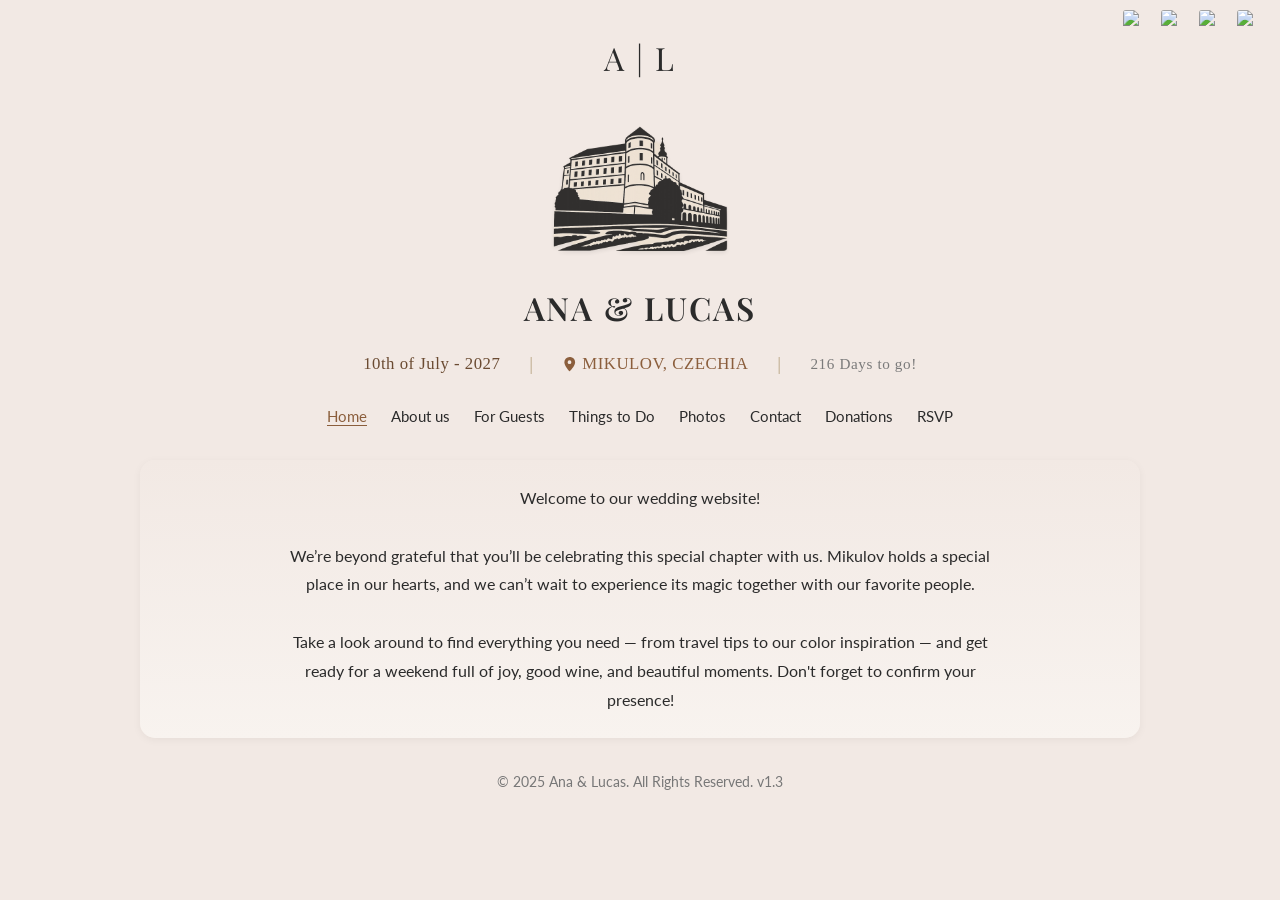
==== commit adae5684: "Restore the old one" ====
--- a/index.html
+++ b/index.html
@@ -1,376 +1,1468 @@
-<!doctype html>
+<!DOCTYPE html>
 <html lang="en">
 <head>
-  <meta charset="utf-8">
-  <meta name="viewport" content="width=device-width, initial-scale=1">
-  <title>L &amp; A | A Wedding in Mikulov</title>
-  <meta name="description" content="Join us at Mikulov Chateau on 12 July 2027.">
-  <link rel="preconnect" href="https://fonts.googleapis.com">
-  <link rel="preconnect" href="https://fonts.gstatic.com" crossorigin>
-  <link href="https://fonts.googleapis.com/css2?family=Cormorant+Garamond:ital,wght@0,400;0,500;1,400&family=DM+Sans:wght@300;400;500&display=swap" rel="stylesheet">
+  <meta charset="UTF-8" />
+  <meta name="viewport" content="width=device-width, initial-scale=1.0" />
+  <title>Ana & Lucas - Wedding</title>
+
+  <!-- Google Fonts -->
+  <link href="https://fonts.googleapis.com/css2?family=Playfair+Display:wght@400;600&family=Lato:wght@300;400&display=swap" rel="stylesheet">
+  <link rel="icon" type="image/png" href="favicon2.png">
+  <!-- Uploadcare v1 Regular CSS -->
+  <link rel="stylesheet" href="https://cdn.jsdelivr.net/npm/@uploadcare/file-uploader@1/web/uc-file-uploader-regular.min.css">
+
   <style>
     :root {
-      --linen: #f1e8db;
-      --paper: #f7f1e8;
-      --taupe: #b6a79a;
-      --fig: #8a5c6b;
-      --rose: #8c2b3a;
-      --wine: #641d2b;
-      --plum: #451721;
-      --ink: #1c1718;
-      --serif: "Cormorant Garamond", Georgia, serif;
-      --sans: "DM Sans", Arial, sans-serif;
-    }
-
-    * { box-sizing: border-box; }
-    html { scroll-behavior: smooth; }
-    body { margin: 0; background: var(--paper); color: var(--ink); font-family: var(--sans); font-weight: 300; }
-    body.invitation-locked { overflow: hidden; }
-    a { color: inherit; text-decoration: none; }
-    button, input, select, textarea { font: inherit; }
-    img { max-width: 100%; display: block; }
-    h1, h2, h3, p { margin-top: 0; }
-    h1, h2, h3 { font-family: var(--serif); font-weight: 400; }
-    h1, h2 { line-height: .88; letter-spacing: -.045em; }
-    h2 { font-size: clamp(3.8rem, 7vw, 7rem); }
-    em { color: var(--rose); font-weight: 400; }
-    .section { padding: clamp(5.5rem, 9vw, 8rem) clamp(1.4rem, 7vw, 7rem); }
-    .section-number, .eyebrow { margin: 0 0 2rem; font-size: .67rem; letter-spacing: .22em; text-transform: uppercase; }
-    .dark { background: var(--ink); color: var(--linen); }
-    .dark em { color: #d27b8b; }
-
-    /* Click-to-open invitation */
-    .invitation-gate { position: fixed; inset: 0; z-index: 1000; display: grid; place-items: center; overflow: hidden; background: radial-gradient(circle at 50% 45%, #672838 0, var(--plum) 48%, #2b0d14 100%); color: var(--linen); transition: opacity .8s ease, visibility .8s ease; }
-    .invitation-gate::before, .invitation-gate::after { content: ""; position: absolute; width: 190px; height: 190px; border: 1px solid rgba(241,232,219,.35); transform: rotate(45deg); }
-    .invitation-gate::before { top: -105px; left: -105px; }
-    .invitation-gate::after { right: -105px; bottom: -105px; }
-    .invitation-gate.entered { opacity: 0; visibility: hidden; pointer-events: none; }
-    .gate-inner { text-align: center; width: min(92vw, 680px); }
-    .gate-kicker { margin-bottom: 2.5rem; font-size: .64rem; letter-spacing: .28em; text-transform: uppercase; color: rgba(241,232,219,.74); }
-    .envelope-button { position: relative; width: min(78vw, 420px); height: min(50vw, 260px); min-height: 210px; padding: 0; border: 0; background: transparent; cursor: pointer; perspective: 1200px; filter: drop-shadow(0 28px 30px rgba(7,2,3,.42)); }
-    .envelope-back { position: absolute; inset: 0; background: #7d2638; border: 1px solid rgba(255,255,255,.16); }
-    .envelope-letter { position: absolute; z-index: 1; left: 7%; right: 7%; bottom: 7%; height: 82%; display: grid; place-items: center; background: var(--linen); color: var(--plum); transition: transform 1s cubic-bezier(.2,.8,.2,1) .3s; }
-    .envelope-letter span { font-family: var(--serif); font-size: clamp(2.4rem, 7vw, 4.5rem); letter-spacing: .08em; }
-    .envelope-letter small { display: block; margin-top: .5rem; font-family: var(--sans); font-size: .52rem; letter-spacing: .2em; text-transform: uppercase; }
-    .envelope-front { position: absolute; z-index: 3; inset: 0; overflow: hidden; }
-    .envelope-front::before, .envelope-front::after { content: ""; position: absolute; bottom: 0; width: 62%; height: 100%; background: #8c2b3f; }
-    .envelope-front::before { left: 0; clip-path: polygon(0 0, 100% 55%, 100% 100%, 0 100%); }
-    .envelope-front::after { right: 0; clip-path: polygon(100% 0, 0 55%, 0 100%, 100% 100%); }
-    .envelope-flap { position: absolute; z-index: 4; top: 0; left: 0; width: 100%; height: 60%; transform-origin: top; transform-style: preserve-3d; transition: transform .9s cubic-bezier(.2,.7,.2,1); background: #a0384d; clip-path: polygon(0 0, 50% 88%, 100% 0); }
-    .wax-seal { position: absolute; z-index: 5; left: 50%; top: 50%; width: 58px; height: 58px; transform: translate(-50%,-30%); display: grid; place-items: center; border: 2px solid #d3a18b; border-radius: 50%; background: #702033; color: var(--linen); font-family: var(--serif); font-size: 1rem; box-shadow: 0 4px 10px rgba(0,0,0,.25); transition: opacity .25s ease; }
-    .envelope-button:hover { transform: translateY(-4px); }
-    .envelope-button:focus-visible { outline: 2px solid var(--linen); outline-offset: 12px; }
-    .invitation-gate.opened .envelope-flap { transform: rotateX(180deg); z-index: 0; }
-    .invitation-gate.opened .wax-seal { opacity: 0; }
-    .invitation-gate.opened .envelope-letter { transform: translateY(-58%); }
-    .gate-prompt { margin: 2.7rem 0 0; font-family: var(--serif); font-size: 1.2rem; font-style: italic; color: rgba(241,232,219,.82); animation: breathe 2.4s ease-in-out infinite; }
-    @keyframes breathe { 50% { opacity: .5; transform: translateY(3px); } }
-
-    /* Navigation */
-    .site-header { position: absolute; z-index: 20; top: 0; left: 0; width: 100%; padding: 1.7rem clamp(1.4rem,5vw,5rem); display: flex; align-items: center; justify-content: space-between; color: var(--linen); border-bottom: 1px solid rgba(241,232,219,.18); }
-    .monogram { font-family: var(--serif); font-size: 1.35rem; letter-spacing: .08em; }
-    .monogram span { color: #d794a1; font-style: italic; }
-    nav { display: flex; gap: 2rem; }
-    nav a { font-size: .65rem; letter-spacing: .17em; text-transform: uppercase; }
-    nav a:hover { color: #e4a5b0; }
-    .menu-button { display: none; border: 0; background: transparent; color: inherit; font-size: .65rem; letter-spacing: .17em; text-transform: uppercase; }
-
-    /* Minimal hero */
-    .hero { position: relative; min-height: 100svh; overflow: hidden; display: grid; grid-template-columns: 1.1fr .9fr; align-items: center; padding: 9rem clamp(1.4rem,8vw,8rem) 5rem; background: var(--plum); color: var(--linen); }
-    .hero::before { content: ""; position: absolute; inset: 1.5rem; border: 1px solid rgba(241,232,219,.14); pointer-events: none; }
-    .hero::after { content: ""; position: absolute; width: 560px; height: 560px; right: -130px; top: -180px; border: 1px solid rgba(241,232,219,.08); border-radius: 50%; }
-    .hero-copy { position: relative; z-index: 2; max-width: 720px; }
-    .hero h1 { margin: 0 0 2rem; font-size: clamp(5rem,11vw,10rem); }
-    .hero h1 em { color: #daa0aa; }
-    .hero-intro { max-width: 590px; margin-bottom: 1.1rem; line-height: 1.72; color: rgba(241,232,219,.88); font-size: 1.08rem; }
-    .hero-guide { color: #e8b2bb; font-family: var(--serif); font-style: italic; font-size: 1.42rem; line-height: 1.35; }
-    .hero-countdown { display: flex; gap: clamp(1rem,3vw,2.5rem); margin-top: 3rem; padding-top: 1.8rem; border-top: 1px solid rgba(241,232,219,.22); width: min(100%,600px); }
-    .hero-countdown div { min-width: 68px; }
-    .hero-countdown strong { display: block; font-family: var(--serif); font-size: clamp(2.4rem,5vw,4rem); font-weight: 400; line-height: .8; }
-    .hero-countdown span { display: block; margin-top: .8rem; font-size: .53rem; letter-spacing: .18em; text-transform: uppercase; color: rgba(241,232,219,.62); }
-    .hero-envelope-art { position: relative; z-index: 1; justify-self: end; width: min(38vw,520px); aspect-ratio: 1.45; transform: rotate(-5deg); filter: drop-shadow(0 35px 35px rgba(8,2,3,.3)); }
-    .hero-envelope-art .base { position: absolute; inset: 0; background: linear-gradient(145deg,#7c2638,#9e354a); border: 1px solid rgba(241,232,219,.2); }
-    .hero-envelope-art .base::before, .hero-envelope-art .base::after { content: ""; position: absolute; inset: 0; }
-    .hero-envelope-art .base::before { background: #8c2b3f; clip-path: polygon(0 0,50% 55%,100% 0,100% 100%,0 100%); }
-    .hero-envelope-art .base::after { border: 1px solid rgba(241,232,219,.18); clip-path: polygon(0 100%,50% 45%,100% 100%); }
-    .hero-envelope-art .seal { position: absolute; z-index: 2; left: 50%; top: 53%; transform: translate(-50%,-50%); width: 78px; height: 78px; display: grid; place-items: center; border-radius: 50%; background: #682034; border: 2px solid #c68b7b; color: var(--linen); font-family: var(--serif); font-size: 1.15rem; }
-    .hero-scroll { position: absolute; z-index: 2; right: 2.4rem; bottom: 4rem; writing-mode: vertical-rl; font-size: .53rem; letter-spacing: .2em; text-transform: uppercase; color: rgba(241,232,219,.55); }
-
-    /* Date, time and venue */
-    .venue { min-height: 720px; padding: 0; display: grid; grid-template-columns: 1.2fr .8fr; background: var(--linen); }
-    .venue-image { min-height: 620px; background: url("public/mikulov-chateau-burgundy.png") center/cover no-repeat; }
-    .venue-card { display: flex; flex-direction: column; justify-content: center; padding: clamp(3rem,7vw,7rem); }
-    .venue-card h2 { margin-bottom: 2.6rem; }
-    .venue-facts { margin: 0 0 2.2rem; border-top: 1px solid #c9b9ad; }
-    .venue-facts div { display: grid; grid-template-columns: 80px 1fr; gap: 1rem; padding: 1rem 0; border-bottom: 1px solid #c9b9ad; }
-    .venue-facts dt { font-size: .58rem; letter-spacing: .16em; text-transform: uppercase; }
-    .venue-facts dd { margin: 0; font-family: var(--serif); font-size: 1.25rem; }
-    .text-link { width: fit-content; padding-bottom: .55rem; border-bottom: 1px solid; font-size: .62rem; letter-spacing: .16em; text-transform: uppercase; }
-    .text-link span { margin-left: 2.5rem; }
-
-    /* Compact programme */
-    .programme { min-height: 720px; display: grid; grid-template-columns: .7fr 1.3fr; gap: 7vw; align-items: center; }
-    .programme h2 { margin-bottom: 0; }
-    .schedule { display: grid; grid-template-columns: 1fr 1fr; border-top: 1px solid rgba(241,232,219,.24); border-left: 1px solid rgba(241,232,219,.24); }
-    .schedule article { min-height: 230px; padding: 1.8rem; border-right: 1px solid rgba(241,232,219,.24); border-bottom: 1px solid rgba(241,232,219,.24); }
-    .schedule time { display: block; margin-bottom: 2.5rem; color: #d27b8b; font-family: var(--serif); font-size: 2rem; }
-    .schedule h3 { margin-bottom: .6rem; font-size: 2rem; }
-    .schedule p { margin-bottom: 0; line-height: 1.7; color: rgba(241,232,219,.65); font-size: .8rem; }
-
-    /* Palette */
-    .palette { display: grid; grid-template-columns: 1fr 1fr; gap: 8vw; align-items: center; background: var(--paper); }
-    .palette-copy > p:last-child { max-width: 430px; line-height: 1.8; color: #625759; }
-    .swatches { display: grid; grid-template-columns: repeat(5,1fr); min-height: 520px; align-items: end; }
-    .swatches div { min-height: 300px; height: 58%; padding: 1rem; display: flex; flex-direction: column; justify-content: flex-end; background: var(--swatch); }
-    .swatches div:nth-child(2) { height: 68%; }
-    .swatches div:nth-child(3) { height: 78%; color: var(--linen); }
-    .swatches div:nth-child(4) { height: 90%; color: var(--linen); }
-    .swatches div:nth-child(5) { height: 100%; color: var(--linen); }
-    .swatches span { font-family: var(--serif); font-size: 1rem; }
-    .swatches small { margin-top: .35rem; font-size: .5rem; letter-spacing: .1em; }
-
-    /* RSVP */
-    .rsvp { display: grid; grid-template-columns: .7fr 1.3fr; gap: 8vw; background: var(--linen); }
-    .rsvp-intro > p:last-child { max-width: 350px; line-height: 1.8; color: #625759; }
-    form { display: flex; flex-direction: column; gap: 1.6rem; }
-    form > label, .form-row label, fieldset { display: flex; flex-direction: column; gap: .55rem; font-size: .72rem; font-weight: 400; letter-spacing: .12em; text-transform: uppercase; }
-    input, select, textarea { width: 100%; padding: .7rem 0; border: 0; border-bottom: 1px solid #8f7c72; border-radius: 0; outline: 0; background: transparent; color: var(--ink); font-size: 1rem; line-height: 1.4; text-transform: none; letter-spacing: 0; }
-    input:focus, select:focus, textarea:focus { border-color: var(--rose); }
-    textarea { resize: vertical; }
-    fieldset { margin: 0; padding: 0; border: 0; }
-    legend { margin-bottom: .65rem; }
-    .radio { display: inline-flex; align-items: center; gap: .7rem; margin-right: 2rem; font-size: 1rem; text-transform: none; letter-spacing: 0; }
-    .radio input { width: auto; accent-color: var(--rose); }
-    .form-row { display: grid; grid-template-columns: 1fr 1fr; gap: 2rem; }
-    .button { display: inline-flex; justify-content: space-between; align-items: center; min-width: 235px; width: fit-content; padding: 1rem 1.2rem; border: 1px solid; cursor: pointer; font-size: .62rem; letter-spacing: .16em; text-transform: uppercase; }
-    .button-dark { margin-top: .5rem; background: var(--plum); border-color: var(--plum); color: var(--linen); }
-    .button-dark:hover { background: var(--rose); }
-    .thank-you { padding: 4rem 2rem; border: 1px solid #b7a69a; text-align: center; }
-    .thank-you span { color: var(--rose); }
-    .thank-you h3 { margin: 1rem 0; font-size: 3rem; }
-    .thank-you p { margin: auto; max-width: 470px; line-height: 1.8; }
-
-    /* Mikulov guide */
-    .explore { background: var(--wine); color: var(--linen); }
-    .explore em { color: #e2a2ad; }
-    .explore-heading { display: grid; grid-template-columns: .65fr 1.35fr; gap: 8vw; align-items: end; }
-    .explore-heading > div > p:last-child { max-width: 440px; line-height: 1.8; color: rgba(241,232,219,.7); }
-    .nearby-grid { margin-top: 4.5rem; display: grid; grid-template-columns: repeat(2,1fr); border-top: 1px solid rgba(241,232,219,.24); border-left: 1px solid rgba(241,232,219,.24); }
-    .nearby-grid article { min-height: 320px; padding: 2rem; display: flex; flex-direction: column; justify-content: space-between; border-right: 1px solid rgba(241,232,219,.24); border-bottom: 1px solid rgba(241,232,219,.24); }
-    .nearby-top { display: flex; justify-content: space-between; gap: 1rem; font-size: .57rem; letter-spacing: .16em; text-transform: uppercase; color: #e0a2ad; }
-    .nearby-grid h3 { margin-bottom: .8rem; font-size: 2.5rem; }
-    .nearby-grid article p { max-width: 500px; line-height: 1.75; color: rgba(241,232,219,.68); font-size: .82rem; }
-    .nearby-grid a { width: fit-content; padding-bottom: .4rem; border-bottom: 1px solid rgba(241,232,219,.55); font-size: .58rem; letter-spacing: .14em; text-transform: uppercase; }
-    .guide-note { margin: 2.5rem 0 0; font-size: .68rem; color: rgba(241,232,219,.55); }
-
-    footer { padding: 3.5rem clamp(1.4rem,7vw,7rem); display: flex; justify-content: space-between; align-items: flex-end; background: #2a0c13; color: var(--linen); }
-    footer p { margin: 0; font-size: .65rem; line-height: 1.7; letter-spacing: .12em; text-transform: uppercase; }
-    footer .monogram { font-size: 1.8rem; text-transform: none; }
-    footer a { padding-bottom: .45rem; border-bottom: 1px solid rgba(241,232,219,.35); font-size: .58rem; letter-spacing: .15em; text-transform: uppercase; }
-
-    @media (max-width: 900px) {
-      .site-header { padding: 1.25rem 1.4rem; }
-      .menu-button { display: block; }
-      nav { display: none; position: absolute; top: 100%; left: 0; width: 100%; padding: 2rem 1.4rem; flex-direction: column; background: var(--plum); }
-      nav.open { display: flex; }
-      .hero { grid-template-columns: 1fr; padding: 8rem 1.4rem 5rem; }
-      .hero-copy { z-index: 3; }
-      .hero h1 { font-size: clamp(4.5rem,20vw,7.5rem); }
-      .hero-envelope-art { position: absolute; right: -15vw; bottom: 8vh; width: 62vw; opacity: .28; }
-      .hero-scroll { display: none; }
-      .venue, .programme, .palette, .rsvp, .explore-heading { grid-template-columns: 1fr; }
-      .venue-image { min-height: 65svh; }
-      .venue-card { padding: 5rem 1.4rem; }
-      .programme { gap: 4rem; }
-      .swatches { min-height: 400px; }
-      .swatches div { padding: .55rem; }
-      .swatches span { writing-mode: vertical-rl; transform: rotate(180deg); }
-      .swatches small { display: none; }
-    }
-
-    @media (max-width: 580px) {
-      .section { padding: 5.5rem 1.4rem; }
-      h2 { font-size: 3.8rem; }
-      .gate-prompt { margin-top: 2rem; }
-      .hero-countdown { gap: .75rem; }
-      .hero-countdown div { min-width: 53px; }
-      .hero-countdown strong { font-size: 2.5rem; }
-      .schedule, .nearby-grid, .form-row { grid-template-columns: 1fr; }
-      .schedule article { min-height: 200px; }
-      .nearby-grid article { min-height: 285px; }
-      footer { flex-direction: column; align-items: flex-start; gap: 2rem; }
-    }
-
-    @media (prefers-reduced-motion: reduce) {
-      html { scroll-behavior: auto; }
-      *, *::before, *::after { animation: none !important; transition-duration: .01ms !important; }
-    }
+      --bg-color: #f2e9e4;
+      --text-color: #2b2b2b;
+      --accent-color: #8b5e3c;
+      --font-title: 'Playfair Display', serif;
+      --font-body: 'Lato', sans-serif;
+	  --gutter: clamp(16px, 5vw, 28px);
+    }
+
+    * { margin:0; padding:0; box-sizing:border-box; }
+    body {
+      background-color: var(--bg-color);
+      font-family: var(--font-body);
+      color: var(--text-color);
+      line-height: 1.6;
+	  padding-left: max(var(--gutter), env(safe-area-inset-left));
+      padding-right: max(var(--gutter), env(safe-area-inset-right));
+    }
+
+/* Language Selector */
+    .language-selector {
+      position: absolute; top: 10px; right: 15px;
+      display: flex; gap: 10px;
+    }
+    .language-selector img {
+      width: 28px; height: 20px; cursor: pointer; border-radius: 3px; transition: transform .2s;
+    }
+    .language-selector img:hover { transform: scale(1.1); }
+
+    header { text-align: center; padding: 2rem 1rem 2rem; }
+    .logo { font-family: var(--font-title); font-size: 2rem; letter-spacing: 2px; margin-bottom: 1rem; }
+    .names { font-family: var(--font-title); font-size: 2rem; font-weight: 600; letter-spacing: 2px; }
+
+    .details {
+      display: flex; justify-content: center; align-items: center; gap: 1.8rem;
+      font-size: 1.05rem; color: #6b4b32; font-family: 'Lora', serif; letter-spacing: .5px; margin-top: 1rem;
+	  padding-inline: clamp(12px, 4vw, 24px); max-width: 1000px; margin-left: auto; margin-right: auto;
+    }
+    .details .divider { color: #bda98b; font-size: 1.2rem; }
+    .details a { color: #8b5e3c; text-decoration: none; display: inline-flex; align-items: center; transition: .3s; }
+    .details a:hover { color:#a67c52; transform: scale(1.05); }
+    #countdown { font-size: .95rem; color:#7a7a7a; letter-spacing:.6px; }
+
+    nav { margin-top: 1.5rem; }
+    nav ul { list-style: none; display: flex; justify-content: center; flex-wrap: wrap; gap: 1.5rem; font-size: .95rem; }
+    nav a { text-decoration: none; color: var(--text-color); position: relative; padding-bottom: 1px; transition: color .3s; }
+    nav a:hover, nav a.active { color: var(--accent-color); }
+    nav a.active::after {
+      content:""; position:absolute; bottom:0; left:0; width:100%; height:1px; background-color: var(--accent-color);
+    }
+
+    .hero {
+      position: relative; width: 90%; max-width: 1000px;
+      margin: auto; padding: 1.5rem; border-radius: 15px;
+      background: linear-gradient(to top, #f8f3ef, #f2e9e4);
+      box-shadow: 0 2px 8px rgba(0,0,0,.05);
+      transition: background .5s ease; text-align: center;
+	  padding-inline: clamp(16px, 4vw, 24px);
+    }
+    .hero-content { position: relative; z-index: 2; }
+    .hero p { font-size: 1rem; color: var(--text-color); max-width: 700px; margin: 0 auto; line-height: 1.8; }
+
+    .section { display: none; padding-inline: clamp(8px, 3.5vw, 20px); }
+    .section.active { display: block; }
+    .section p { opacity: 0; transform: translateY(10px); animation: fadeInUp .6s ease forwards; }
+    @keyframes fadeInUp { to { opacity:1; transform: translateY(0); } }
+
+    footer { text-align:center; padding:2rem 1rem; font-size:.9rem; color:#777; }
+
+    .castle-divider { display:flex; justify-content:center; align-items:center; margin:1rem auto; width:100%; }
+    .castle-image { width:250px; max-width:80%; opacity:.8; filter: drop-shadow(0 2px 2px rgba(0,0,0,.1)); transition: .3s; pointer-events:none; user-select:none; }
+    .castle-image:hover { transform: scale(1.03); opacity:1; }
+
+    @media (max-width: 800px) {
+     .logo,.names { font-size:1.6rem; }
+     nav ul { gap:1rem; font-size:.85rem; }
+     .hero { width:95%; padding: 2rem 1rem; }
+     .hero p { font-size: 1rem; }
+     .castle-image { width:180px; opacity:.75; }
+	 .todo-h{ font-size:1rem; }
+	 .upload-cta{grid-template-columns: 1fr;}
+     .upload-wrap{ max-width:none; }
+	 .details{ padding-inline: clamp(14px, 6vw, 24px); }
+    }
+
+    #relationshipCountdown { color:#7a7a7a; }
+
+    .colors { display:flex; flex-wrap:wrap; justify-content:center; gap:20px; margin-top:30px; }
+    .color-box {
+      width:170px; height:120px; border-radius:12px; background-color: var(--color);
+      box-shadow: 0 4px 10px rgba(0,0,0,.1); display:flex; flex-direction:column; justify-content:flex-end; align-items:center;
+      padding:10px; transition: transform .3s; cursor:pointer; text-align:center;
+    }
+    .color-box:hover { transform: scale(1.05); box-shadow: 0 4px 10px rgba(0,0,0,.2); }
+    .color-name { font-weight:600; color:#fff; text-shadow:0 1px 2px rgba(0,0,0,.2); }
+    .color-hex { font-size:.85rem; color:#f0f0f0; opacity:.9; }
+
+    .color-modal { display:none; position:fixed; z-index:999; inset:0; background: rgba(40,40,40,.45); backdrop-filter: blur(4px); justify-content:center; align-items:center; }
+    .color-modal-content { background:#f8f3ef; padding:25px 35px; border-radius:14px; text-align:center; box-shadow:0 6px 20px rgba(0,0,0,.25); animation: fadeInModal .25s ease-in-out; font-family: var(--font-body); }
+    .modal-color { width:160px; height:120px; border-radius:12px; margin:0 auto 15px; border:1px solid rgba(0,0,0,.2); }
+    #modalText { font-family:"Playfair Display", serif; font-size:1.3rem; color:var(--text-color); letter-spacing:.5px; }
+    .close { float:right; font-size:22px; cursor:pointer; color:#8b5e3c; transition: color .3s; }
+    .close:hover { color:#2b2b2b; }
+    @keyframes fadeInModal { from { opacity:0; transform: scale(.9);} to { opacity:1; transform: scale(1);} }
+
+/* Form */
+    form {
+      max-width: 500px; margin: 1rem auto; background:#f8f3ef; padding:1rem; border-radius:10px;
+      box-shadow: 0 2px 10px rgba(0,0,0,.05); text-align:left; font-family: var(--font-body); font-size: 18px;
+    }
+    .form-group { margin-bottom: .9rem; }
+    label { display:block; color:#6b4b32; }
+    input, select, textarea {
+      width:100%; padding:.7rem; border:1px solid #d8cfc7; border-radius:6px; color:#2b2b2b; background:#fff; transition: border-color .3s;
+    }
+    input:focus, select:focus, textarea:focus { outline:none; border-color:#8b5e3c; }
+    .radio-group { display:flex; flex-direction:column; gap:.25rem; padding-left:5px; }
+    .radio-item { display:flex; align-items:center; gap:8px; }
+    .radio-item input[type="radio"] { accent-color:#8b5e3c; width:18px; height:18px; cursor:pointer; }
+    .field-error { color:#b22222; font-size:.85rem; margin-top:4px; }
+
+    #form-status { margin-top: 1rem; text-align:center; font-weight:500; opacity:0; transition: opacity .6s; }
+    #form-status.visible { opacity:1; }
+
+    .rsvp-btn { background: var(--accent-color); color:#fff; border:none; padding:10px 20px; border-radius:4px; cursor:pointer; }
+    .rsvp-btn:hover { background:#70452c; }
+	
+/* Upload */
+    #section-photos .upload-cta{
+      grid-template-columns: repeat(2, minmax(260px, 1fr));
+      justify-items: center;  /* center each column */
+	  width: 100%;
+      max-width: 420px;
+      margin-inline: auto;
+      display: flex;
+      flex-direction: column;
+      align-items: center;
+      gap: .5rem;
+    }
+
+    #section-photos .upload-wrap{
+      width:100%;
+      max-width: 420px;
+	  margin-inline: auto;     /* center the column itself */
+	  display:flex; flex-direction:column; align-items:center; gap:.5rem;
+    }
+	
+	#section-photos .card{
+      width:100%;
+      max-width:420px;
+      margin-inline:auto;
+    }
+
+    .upload-btn{
+      display:inline-flex;
+      align-items:center;
+      gap:10px;
+      padding:10px 14px;        
+      font-size:14px;          
+      border-radius:12px;
+      border: 1px solid #d0d7de;
+      background:#eee;
+      color: #0f1722;
+      cursor:pointer;
+      transition:transform .05s ease, background .2s ease;
+      user-select:none;
+    }
+
+    .upload-btn:hover{ background:#f4f4f4; }
+    .upload-btn:active{ transform:translateY(1px); }
+
+    .upload-icon{
+      width: 18px; height: 18px; display: inline-block; vertical-align: middle; flex: 0 0 18px;
+    }
+
+    .up-help{ font-size:16px; text-align:center; }
+
+    #upload-status{ font-size:.95rem; color:#222; text-align:center; }
+    #upload-status.ok{ color:#137333; }   /* green when done */
+    #upload-status.err{ color:#b22222; }  /* red on error */
+    #upload-status > *{ white-space: pre-line; }
+
+    /* The web component itself can be centered & constrained */
+    uc-file-uploader-regular{
+      display:block;
+      width:100%;
+      max-width:420px;         /* match the first button’s width */
+      margin-inline:auto;      /* center it */
+    }
+
+    /* If Uploadcare injects an inner container, center that too */
+    #section-photos .card :where(.uc-container, .uc-light){
+      margin-inline:auto;
+    }
+
+/* Thing to do */
+	.todo-guide{ display:grid; gap:18px; margin-top:16px; }
+    .todo-block{ background:#fff; border:1px solid #eadfd7; border-radius:12px; padding:16px; box-shadow:0 2px 8px rgba(0,0,0,.04); }
+    .todo-h{ font-family: var(--font-body);, serif; color:#6b4b32; font-size:1.05rem; margin:0 0 10px; }
+    .todo-list{ padding-left:18px; }
+    .todo-list li{ margin:6px 0; }
+	
+	.todo-list{ list-style:none; padding-left:0; margin:0; display:grid; gap:10px; }
+    .todo-list li{ position:relative; padding:10px 12px 12px 28px; background:#fff; border:1px solid #eadfd7; border-radius:10px; box-shadow:0 2px 6px rgba(0,0,0,.04); }
+    .todo-list li:before{ content:""; position:absolute; left:12px; top:18px; width:6px; height:6px; border-radius:50%; background:#c9b7a8; box-shadow:10px 0 0 0 #e6ddd6; }
+
+    .item-title{ display:block; font-weight:600; color:#6b4b32; margin-bottom:2px; }
+    .item-note{ display:block; color:#5a5a5a; font-size:.95rem; }
+    .gm{ display:inline-block; margin-top:6px; font-size:.92rem; color:#8b5e3c; text-decoration:none; border-bottom:1px solid rgba(139,94,60,.35); padding-bottom:1px; transition:.2s; }
+    .gm:hover{ color:#70452c; border-bottom-color:#70452c; }
+	
   </style>
 </head>
-<body class="invitation-locked">
-  <div class="invitation-gate" id="invitation-gate" role="dialog" aria-modal="true" aria-labelledby="invitation-title">
-    <div class="gate-inner">
-      <p class="gate-kicker">A private invitation</p>
-      <button class="envelope-button" id="open-invitation" type="button" aria-label="Open the wedding invitation">
-        <span class="envelope-back"></span>
-        <span class="envelope-letter"><span id="invitation-title">L &amp; A<small>Mikulov, 2027</small></span></span>
-        <span class="envelope-flap"></span>
-        <span class="envelope-front"></span>
-        <span class="wax-seal">L&amp;A</span>
-      </button>
-      <p class="gate-prompt">Click the envelope to open</p>
+<body>
+  <header>
+    <!-- Language Flags -->
+    <div class="language-selector">
+      <img src="https://flagcdn.com/gb.svg" alt="English"    onclick="setLanguage('en')" title="English">
+      <img src="https://flagcdn.com/ua.svg" alt="Українська" onclick="setLanguage('uk')" title="Українська">
+      <img src="https://flagcdn.com/br.svg" alt="Português"  onclick="setLanguage('pt')" title="Português(BR)">
+      <img src="https://flagcdn.com/cz.svg" alt="Čeština"    onclick="setLanguage('cz')" title="Čeština">
     </div>
-  </div>
-
-  <main id="website">
-    <header class="site-header">
-      <a class="monogram" href="#top" aria-label="Back to the top">L <span>&amp;</span> A</a>
-      <button class="menu-button" type="button" aria-expanded="false" aria-controls="main-nav">Menu</button>
-      <nav id="main-nav" aria-label="Main navigation">
-        <a href="#details">Details</a><a href="#programme">Programme</a><a href="#palette">Palette</a><a href="#rsvp">RSVP</a><a href="#mikulov">Mikulov</a>
-      </nav>
-    </header>
-
-    <section class="hero" id="top">
-      <div class="hero-copy">
-        <p class="eyebrow">A celebration in South Moravia</p>
-        <h1>Love, in<br><em>Mikulov</em></h1>
-        <p class="hero-intro">Together with our families, we invite you to join us for an evening of vows, wine, and dancing beneath the chateau walls. There are places that seem made for a celebration. For us, it is Mikulov: warm stone, winding lanes, vineyard air, and the people we love all in one place.</p>
-        <p class="hero-guide">Please treat this website as your guide to the weekend.</p>
-        <div class="hero-countdown" aria-label="Countdown to the wedding">
-          <div><strong id="days">000</strong><span>Days</span></div>
-          <div><strong id="hours">00</strong><span>Hours</span></div>
-          <div><strong id="minutes">00</strong><span>Minutes</span></div>
-          <div><strong id="seconds">00</strong><span>Seconds</span></div>
-        </div>
-      </div>
-      <div class="hero-envelope-art" aria-hidden="true"><span class="base"></span><span class="seal">L&amp;A</span></div>
-      <span class="hero-scroll">Scroll to discover</span>
-    </section>
-
-    <section class="venue" id="details">
-      <div class="venue-image" role="img" aria-label="Illustration of Mikulov Chateau in burgundy and antique linen"></div>
-      <div class="venue-card">
-        <p class="section-number">I &middot; The celebration</p>
-        <h2>Z&aacute;mek<br><em>Mikulov</em></h2>
-        <dl class="venue-facts">
-          <div><dt>Date</dt><dd>12 July 2027</dd></div>
-          <div><dt>Arrival</dt><dd>4:00 p.m.</dd></div>
-          <div><dt>Place</dt><dd>Z&aacute;mek 1/4, 692 01 Mikulov</dd></div>
-        </dl>
-        <a class="text-link" href="https://maps.google.com/?q=Mikulov+Chateau" target="_blank" rel="noreferrer">Open in maps <span>&nearr;</span></a>
-      </div>
-    </section>
-
-    <section class="programme section dark" id="programme">
-      <div>
-        <p class="section-number">II &middot; The programme</p>
-        <h2>One summer<br><em>evening.</em></h2>
-      </div>
-      <div class="schedule">
-        <article><time>16:00</time><h3>Welcome</h3><p>Arrive at the chateau and enjoy a welcome drink in the courtyard.</p></article>
-        <article><time>16:30</time><h3>Ceremony</h3><p>We exchange vows surrounded by our favourite people.</p></article>
-        <article><time>18:00</time><h3>Dinner</h3><p>A long-table feast with Moravian wine and golden-hour views.</p></article>
-        <article><time>21:00</time><h3>Dancing</h3><p>Meet us beneath the lights for cake, music, and a full dance floor.</p></article>
-      </div>
-    </section>
-
-    <section class="palette section" id="palette">
-      <div class="palette-copy">
-        <p class="section-number">III &middot; Dress with us</p>
-        <h2>Our guest<br><em>colour story.</em></h2>
-        <p>Formal or cocktail attire in rich, romantic tones. Think candlelight, dark fruit, pressed linen, and a touch of old-world glamour. Kindly reserve white and ivory for the couple.</p>
-      </div>
-      <div class="swatches" aria-label="Suggested guest colour palette">
-        <div style="--swatch:#F1E8DB"><span>Antique linen</span><small>#F1E8DB</small></div>
-        <div style="--swatch:#B6A79A"><span>Smoky taupe</span><small>#B6A79A</small></div>
-        <div style="--swatch:#8A5C6B"><span>Soft fig</span><small>#8A5C6B</small></div>
-        <div style="--swatch:#8C2B3A"><span>Crimson rose</span><small>#8C2B3A</small></div>
-        <div style="--swatch:#451721"><span>Ink plum</span><small>#451721</small></div>
-      </div>
-    </section>
-
-    <section class="rsvp section" id="rsvp">
-      <div class="rsvp-intro">
-        <p class="section-number">IV &middot; R&eacute;pondez s'il vous pla&icirc;t</p>
-        <h2>Will you<br><em>join us?</em></h2>
-        <p>Please reply by 12 April 2027. One response per household is perfect.</p>
-      </div>
-      <form id="rsvp-form">
-        <label>Full name<input name="name" type="text" placeholder="Your name" required></label>
-        <fieldset><legend>Will you be joining us?</legend><div><label class="radio"><input type="radio" name="attending" value="yes" required>Joyfully accepts</label><label class="radio"><input type="radio" name="attending" value="no">Regretfully declines</label></div></fieldset>
-        <div class="form-row"><label>Number of guests<select name="guests"><option>1</option><option>2</option><option>3</option><option>4</option></select></label><label>Dietary needs<input name="dietary" type="text" placeholder="Allergies or preferences"></label></div>
-        <div class="form-row">
-          <label>Preferred drink<select name="drink"><option value="">Choose one</option><option>Wine</option><option>Beer</option><option>Spirits / cocktails</option><option>Alcohol-free</option><option>No preference</option></select></label>
-          <label>Favourite spirit or cocktail<input name="alcohol-preference" type="text" placeholder="For example: gin, whisky, Aperol"></label>
-        </div>
-        <label>Where are you staying?<input name="hotel" type="text" placeholder="Hotel or accommodation (if known)"></label>
-        <label>A note for us<textarea name="message" rows="3" placeholder="Song request, travel question, or a little hello..."></textarea></label>
-        <button class="button button-dark" type="submit">Send our response <span>&nearr;</span></button>
-      </form>
-    </section>
-
-    <section class="explore section" id="mikulov">
-      <div class="explore-heading">
-        <div><p class="section-number">V &middot; Make a weekend of it</p><h2>A little more<br><em>of Mikulov.</em></h2></div>
-        <div><p>For everyone travelling from another city or country, Mikulov is worth an unhurried weekend. These official guides will help you plan walks, tastings, and a day beyond town.</p></div>
-      </div>
-      <div class="nearby-grid">
-        <article><div class="nearby-top"><span>01</span><span>In town</span></div><div><h3>Historic Mikulov</h3><p>Begin at the main square, then wander through the protected old town past Baroque facades, the Dietrichstein Tomb, the Jewish Quarter, and viewpoints below the chateau.</p><a href="https://www.mikulov.cz/en/tourist" target="_blank" rel="noreferrer">Official town guide &nearr;</a></div></article>
-        <article><div class="nearby-top"><span>02</span><span>Sunset walk</span></div><div><h3>Svat&yacute; Kope&#269;ek</h3><p>Holy Hill is Mikulov's signature climb. Allow comfortable shoes and time for the chapels, limestone landscape, and panoramic views across vineyards and the P&aacute;lava Hills.</p><a href="https://www.mikulov.cz/turista/sluzby/turisticke-cile/prirodni-zajimavost/svaty-kopecek" target="_blank" rel="noreferrer">Plan the walk &nearr;</a></div></article>
-        <article><div class="nearby-top"><span>03</span><span>Local flavour</span></div><div><h3>Moravian wine</h3><p>Limestone slopes and a warm climate shape the Mikulov wine region. Look for local Riesling, Welschriesling and P&aacute;lava, and reserve cellar tastings ahead for a larger group.</p><a href="https://www.mikulov.cz/en/tourist/wine-and-viticulture" target="_blank" rel="noreferrer">Wine guide &nearr;</a></div></article>
-        <article><div class="nearby-top"><span>04</span><span>Half or full day</span></div><div><h3>Lednice &amp; Valtice</h3><p>Explore a UNESCO-listed cultural landscape of chateaux, gardens, ponds, romantic follies, forest paths, and vineyards. It is an easy extension to a South Moravian weekend.</p><a href="https://lednice-valtice.com/" target="_blank" rel="noreferrer">Explore the landscape &nearr;</a></div></article>
-      </div>
-      <p class="guide-note">Opening hours and reservations may change before July 2027, so please check the linked official websites closer to your visit.</p>
-    </section>
-
-    <footer><p class="monogram">L <span>&amp;</span> A</p><p>12 &middot; 07 &middot; 2027<br>Mikulov, Czech Republic</p><a href="#top">Back to the beginning &uarr;</a></footer>
-  </main>
-
+
+    <div class="logo"> A | L </div>
+
+    <div class="castle-divider">
+      <img src="castel.png" alt="Mikulov Castle silhouette" class="castle-image">
+    </div>
+
+    <h1 class="names"> ANA & LUCAS </h1>
+
+    <p class="details">
+      <span class="date" id="theDay">July 10, 2027</span>
+      <span class="divider">|</span>
+      <a href="https://maps.app.goo.gl/m3rYWviguJhZCWr36" target="_blank" class="location" style="text-transform: uppercase;">
+        <svg xmlns="http://www.w3.org/2000/svg" width="15" height="15" fill="#8b5e3c" viewBox="0 0 16 16" style="vertical-align: middle; margin-right: 5px;">
+          <path d="M8 0a5.53 5.53 0 0 0-5.5 5.5c0 3.038 3.217 7.112 5.123 9.41a.5.5 0 0 0 .754 0C10.783 12.612 14 8.538 14 5.5A5.53 5.53 0 0 0 8 0Zm0 7.5A2 2 0 1 1 8 3.5a2 2 0 0 1 0 4Z"/>
+        </svg>
+        Mikulov, Czechia
+      </a>
+      <span class="divider">|</span>
+      <span id="countdown">Loading countdown...</span>
+    </p>
+
+    <nav>
+      <ul>
+        <li><a href="#" id="nav-home" class="active">Home</a></li>
+        <li><a href="#" id="nav-story">              About us</a></li>
+        <li><a href="#" id="nav-travel">             For Guests</a></li>
+        <li><a href="#" id="nav-todo">               Things to Do</a></li>
+        <li><a href="#" id="nav-photos">             Photos</a></li>
+        <li><a href="#" id="nav-party">              Contact</a></li>
+        <li><a href="#" id="nav-registry">           Donations</a></li>
+        <li><a href="#" id="nav-rsvp">               RSVP</a></li>
+      </ul>
+    </nav>
+  </header>
+
+  <section class="hero" id="hero">
+    <div class="hero-content" id="hero-content">
+      <main id="main-content">
+        <section id="section-home" class="section active">
+          <p id="text-home"></p>
+        </section>
+
+<!-- Our Story -->
+        <section id="section-story" class="section">
+          <p id="text-story">
+            <span id="relationshipCountdown">Loading...</span>
+          </p>
+        </section>
+
+<!-- For Guests (palette) -->
+        <section id="section-travel" class="section">
+          <p id="text-travel"></p>
+
+          <div class="colors">
+            <div class="color-box" style="--color:#8B4A4A;">
+              <span class="color-name" id="color1"></span>
+              <span class="color-hex">#8B4A4A</span>
+            </div>
+            <div class="color-box" style="--color:#3E5541;">
+              <span class="color-name" id="color2"></span>
+              <span class="color-hex">#3E5541</span>
+            </div>
+            <div class="color-box" style="--color:#C8A58C;">
+              <span class="color-name" id="color3"></span>
+              <span class="color-hex">#C8A58C</span>
+            </div>
+            <div class="color-box" style="--color:#BDCFDE;">
+              <span class="color-name" id="color4"></span>
+              <span class="color-hex">#BDCFDE</span>
+            </div>
+            <div class="color-box" style="--color:#D8A8A0;">
+              <span class="color-name" id="color5"></span>
+              <span class="color-hex">#D8A8A0</span>
+            </div>
+
+            <!-- Color Modal -->
+            <div id="colorModal" class="color-modal">
+              <div class="color-modal-content">
+                <span class="close">&times;</span>
+                <div id="modalColor" class="modal-color"></div>
+                <p id="modalText"></p>
+              </div>
+            </div>
+          </div>
+        </section>
+
+<!-- Things to Do  'nearby','brno','food','logistics' --> 
+        <section id="section-todo" class="section">
+		 <p id="text-todo"></p>
+           <div id="todo-guide" class="todo-guide">
+           <div class="todo-block">
+		   
+           <h3 class="todo-h" id="todo-head-nearby">Short trips near Mikulov (15–40 min)</h3>
+		   <ul class="todo-list">
+           
+		   <li><span class="item-title" id="todo-t1">Lednice–Valtice Area</span>
+		       <span class="item-note"  id="todo-i1">UNESCO landscape, fairy‑tale chateaux, Minaret tower, bike paths by ponds.</span>
+		       <a class="gm" target="_blank" href="https://maps.app.goo.gl/SL7mT9ZAj9cCpQXt6">Google Maps</a>
+		   </li>
+		   
+           <li>
+             <span class="item-title" id="todo-t2">Pálava Hills</span>
+             <span class="item-note"  id="todo-i2">Easy scenic hikes (Děvín ruins viewpoint), spring wildflowers, vineyards everywhere.</span>
+             <a class="gm" target="_blank" href="https://www.google.com/maps/search/?api=1&query=P%C3%A1lava+D%C4%9Bv%C3%ADn">Open in Google Maps</a>
+           </li>
+           
+           <li>
+             <span class="item-title" id="todo-t3">Valtice Wine Cellars</span>
+             <span class="item-note"  id="todo-i3">National Wine Salon in the chateau; curated tastings.</span>
+             <a class="gm" target="_blank" href="https://www.google.com/maps/search/?api=1&query=National+Wine+Salon+Valtice">Open in Google Maps</a>
+           </li>
+		   
+           </ul>
+           </div>
+           
+           <div class="todo-block">
+           <h3 class="todo-h" id="todo-head-brno">Brno • City vibes (40–60 min from Mikulov)</h3>
+           <ul class="todo-list">
+             <li>
+               <span class="item-title" id="todo-b1">Špilberk Castle</span>
+               <span class="item-note"  id="todo-b1n">Hilltop fortress with views; seasonal exhibitions.</span>
+               <a class="gm" target="_blank" href="https://www.google.com/maps/search/?api=1&query=%C5%A0pilberk+Castle+Brno">Open in Google Maps</a>
+             </li>
+             <li>
+               <span class="item-title" id="todo-b2">Villa Tugendhat (UNESCO)</span>
+               <span class="item-note"  id="todo-b2n">Modernist gem by Mies van der Rohe (book guided tour ahead).</span>
+               <a class="gm" target="_blank" href="https://www.google.com/maps/search/?api=1&query=Villa+Tugendhat+Brno">Open in Google Maps</a>
+             </li>
+             <li>
+               <span class="item-title" id="todo-b3">Capuchin Crypt</span>
+               <span class="item-note"  id="todo-b3n">Historic crypt with mummified monks (small but unique).</span>
+               <a class="gm" target="_blank" href="https://www.google.com/maps/search/?api=1&query=Capuchin+Crypt+Brno">Open in Google Maps</a>
+             </li>
+             <li>
+               <span class="item-title" id="todo-b4">St. Peter & Paul Cathedral</span>
+               <span class="item-note"  id="todo-b4n">Skyline towers; tradition: bells ring at 11:00.</span>
+               <a class="gm" target="_blank" href="https://www.google.com/maps/search/?api=1&query=Cathedral+of+St+Peter+and+Paul+Brno">Open in Google Maps</a>
+             </li>
+             <li>
+               <span class="item-title" id="todo-b5">Zelný trh (Cabbage Market)</span>
+               <span class="item-note"  id="todo-b5n">Daily farmers’ market: fruit, pastries, flowers.</span>
+               <a class="gm" target="_blank" href="https://www.google.com/maps/search/?api=1&query=Zeln%C3%BD+trh+Brno">Open in Google Maps</a>
+             </li>
+             <li>
+               <span class="item-title" id="todo-b6">Brno Underground</span>
+               <span class="item-note"  id="todo-b6n">Labyrinth under the square; timed entry tickets.</span>
+               <a class="gm" target="_blank" href="https://www.google.com/maps/search/?api=1&query=Labyrint+pod+Zeln%C3%BDm+trhem+Brno">Open in Google Maps</a>
+             </li>
+           </ul>
+           </div>
+           
+           <div class="todo-block">
+           <h3 class="todo-h" id="todo-head-food">Food & coffee (Brno)</h3>
+           <ul class="todo-list">
+           <li>
+             <span class="item-title" id="todo-f1">Café Placzek</span>
+             <span class="item-note"  id="todo-f1n">Coffee & cakes in a chic setting.</span>
+             <a class="gm" target="_blank" href="https://www.google.com/maps/search/?api=1&query=Caf%C3%A9+Placzek+Brno">Open in Google Maps</a>
+           </li>
+           <li>
+             <span class="item-title" id="todo-f2">Café SKØG</span>
+             <span class="item-note"  id="todo-f2n">Nordic-style coffee & brunch; veggie friendly.</span>
+             <a class="gm" target="_blank" href="https://www.google.com/maps/search/?api=1&query=SK%C3%98G+Urban+Hub+Brno">Open in Google Maps</a>
+           </li>
+           <li>
+             <span class="item-title" id="todo-f3">Bar that doesn’t exist</span>
+             <span class="item-note"  id="todo-f3n">Craft cocktails; speakeasy vibe (come early on weekends).</span>
+             <a class="gm" target="_blank" href="https://www.google.com/maps/search/?api=1&query=Bar%2C+kter%C3%BD+neexistuje+Brno">Open in Google Maps</a>
+           </li>
+           <li>
+             <span class="item-title" id="todo-f4">Borgo Agnese</span>
+             <span class="item-note"  id="todo-f4n">Fine dining for a special night (reserve).</span>
+             <a class="gm" target="_blank" href="https://www.google.com/maps/search/?api=1&query=Borgo+Agnese+Brno">Open in Google Maps</a>
+           </li>
+           <li>
+             <span class="item-title" id="todo-f5">Lokál U Caipla</span>
+             <span class="item-note"  id="todo-f5n">Casual Czech classics: svíčková, schnitzel, beer.</span>
+             <a class="gm" target="_blank" href="https://www.google.com/maps/search/?api=1&query=Lok%C3%A1l+U+Caipla+Brno">Open in Google Maps</a>
+           </li>
+           </ul>
+           </div>
+           
+           <div class="todo-block">
+           <h3 class="todo-h" id="todo-head-logistics">Easy logistics</h3>
+           <ul class="todo-list">
+             <li>
+               <span class="item-title" id="todo-l1">Getting around</span>
+               <span class="item-note"  id="todo-l1n">Mikulov is walkable. In Brno, trams/trolleys are reliable; buy tickets in apps or kiosks.</span>
+             </li>
+             <li>
+               <span class="item-title" id="todo-l2">Payments</span>
+               <span class="item-note"  id="todo-l2n">Cards widely accepted; carry some cash for wine cellars/markets.</span>
+             </li>
+             <li>
+               <span class="item-title" id="todo-l3">Language</span>
+               <span class="item-note"  id="todo-l3n">English works in most tourist spots; a friendly “Dobrý den” (hello) helps.</span>
+             </li>
+             <li>
+               <span class="item-title" id="todo-l4">Best times</span>
+               <span class="item-note"  id="todo-l4n">Holy Hill & castle terraces at sunset; markets/cafés in the morning.</span>
+               <a class="gm" target="_blank" href="https://maps.app.goo.gl/TVgAocDz9jdDBWFg7">Open in Google Maps</a>
+             </li>
+           </ul>
+
+
+           </div>
+           </div>
+		</section>
+		
+<!-- Photos and Videos -->
+        <section id="section-photos" class="section">
+		 <p id="text-photos"></p>
+		  
+		  <div class="upload-cta">
+		  <!-- First button (Cloudinary) -->
+		  <div class="upload-wrap">
+		  <span class="up-help" id="upload-help">Upload your video / photo here.</span>
+		  <!-- the “button” -->
+		  <label class="upload-btn" for="guestMedia">
+		   <svg class="upload-icon" viewBox="0 0 24 24" fill="none" aria-hidden="true" focusable="false">
+		   <path d="M12 16V4" stroke="currentColor" stroke-width="1.6" stroke-linecap="round" stroke-linejoin="round"/>
+		   <path d="M6 10l6-6 6 6" stroke="currentColor" stroke-width="1.6" stroke-linecap="round" stroke-linejoin="round"/>
+		   <path d="M21 20H3" stroke="currentColor" stroke-width="1.6" stroke-linecap="round" stroke-linejoin="round"/>
+		   </svg>
+		    <span class="upload-btn-label" id="upload-btn-label">Upload files</span>
+		  </label>
+		  <!-- hidden input -->
+		  <input id="guestMedia" type="file" accept="image/*,video/*" multiple style="display:none" />
+		  <div id="upload-status" aria-live="polite"></div>
+		  </div>
+
+          <!-- Second button (Uploadcare) -->
+		  <div class="upload-wrap">
+		   <span class="up-help" id="upload-help-uc">Upload your video / photo here.</span>
+		   <div class="card" style="margin-inline:auto;">
+		   <uc-config ctx-name="my-uploader" pubkey="8dcd5158107962c7f0e3" source-list="local, camera, gdrive, facebook" 
+		   files-view-mode="grid" userAgentIntegration="llm-js"></uc-config>
+		   <uc-file-uploader-regular ctx-name="my-uploader" class="uc-light uc-purple"></uc-file-uploader-regular>
+		   </div>
+		  </div>
+		  
+		  </div>  
+		</section>
+        
+		<!-- Scheduling of Wed -->
+		<section id="section-party" class="section">
+		 <p id="text-party"></p>
+		
+		</section>
+		
+		<!-- Donations -->
+        <section id="section-registry" class="section">
+		<p id="text-registry"> </p>
+		
+		</section>
+
+        <!-- RSVP -->
+        <section id="section-rsvp" class="section">
+          <p id="text-rsvp"></p>
+
+          <form id="rsvp-form" action="https://formspree.io/f/mjkaledz" method="POST" novalidate>
+            <!-- Full Name -->
+            <div class="form-group">
+              <label for="namepc" id="rsvp_name"></label>
+              <input type="text" id="namepc" name="name" placeholder="" />
+              <div class="field-error" id="err-name" aria-live="polite"></div>
+            </div>
+
+            <!-- Email -->
+            <div class="form-group">
+              <label for="emailpc" id="rsvp_mail"></label>
+              <input type="email" id="emailpc" name="email" placeholder="" />
+              <div class="field-error" id="err-email" aria-live="polite"></div>
+            </div>
+
+            <!-- Attendance -->
+            <div class="form-group">
+              <label id="rsvp_attend_label"></label>
+              <div class="radio-group">
+                <label class="radio-item">
+                  <input type="radio" id="attend_yes" name="attendance" value="">
+                  <span id="rsvp_yes"></span>
+                </label>
+                <label class="radio-item">
+                  <input type="radio" id="attend_no" name="attendance" value="">
+                  <span id="rsvp_no"></span>
+                </label>
+              </div>
+              <div class="field-error" id="err-attendance" aria-live="polite"></div>
+            </div>
+
+            <!-- Sleep in Mikulov -->
+            <div class="form-group">
+              <label id="rsvp_q"></label>
+              <div class="radio-group">
+                <label class="radio-item">
+                  <input type="radio" id="sleep_yes" name="sleepo" value="">
+                  <span id="rsvp_y_s"></span>
+                </label>
+                <label class="radio-item">
+                  <input type="radio" id="sleep_no" name="sleepo" value="">
+                  <span id="rsvp_n_s"></span>
+                </label>
+              </div>
+              <div class="field-error" id="err-sleepo" aria-live="polite"></div>
+            </div>
+
+            <!-- Message -->
+            <div class="form-group">
+              <label for="msgtext" > 
+				<span id="msgadd_label"> </span></br>
+				<span style="font-size:16px;" id="msgadd2"> </span>
+		      </label>
+              <textarea id="msgtext" name="message" rows="4" placeholder=""></textarea>
+            </div>
+
+            <!-- Submit -->
+            <button type="submit" id="submitBtn" class="rsvp-btn">Send RSVP</button>
+          </form>
+          <p id="form-status"></p>
+        </section>
+      </main>
+    </div>
+  </section>
+
+  <footer class="footer-castle">
+    <p>© 2025 Ana & Lucas. All Rights Reserved. v1.3</p> 
+  </footer>
+
+  <!-- Scripts -->
   <script>
-    const gate = document.querySelector("#invitation-gate");
-    const openInvitation = document.querySelector("#open-invitation");
-    openInvitation.addEventListener("click", () => {
-      gate.classList.add("opened");
-      window.setTimeout(() => {
-        gate.classList.add("entered");
-        document.body.classList.remove("invitation-locked");
-        document.querySelector("#top").focus?.();
-      }, window.matchMedia("(prefers-reduced-motion: reduce)").matches ? 50 : 1450);
+    /* Locale map (for formatted date if needed) */
+    const langMap = { en: "en-US", pt: "pt-BR", cz: "cs-CZ", uk: "uk-UA" };
+
+    /* Wedding countdown */
+    const weddingDate      = new Date("July 10, 2027 16:30:00").getTime();
+    const countdownElement = document.getElementById("countdown");
+
+    /* Translations (added errors/success + placeholders + photos texts) */
+    const translations = {
+      en: {
+        home:"Home", story:"About us", travel:"For Guests", todo:"Things to Do", photos:"Photos", party:"Contact", registry:"Donations", rsvp:"RSVP",
+        quote:"Welcome to our wedding website!</br></br>We’re beyond grateful that you’ll be celebrating this special chapter with us. Mikulov holds a special place in our hearts, and we can’t wait to experience its magic together with our favorite people.</br></br>Take a look around to find everything you need — from travel tips to our color inspiration — and get ready for a weekend full of joy, good wine, and beautiful moments. Don't forget to confirm your presence!",
+        daysToGo:"Days to go!", theDay:"10th of July - 2027", weddingDay:"It's Wedding Day! 💍",
+        text_story:"Every love story is beautiful, but ours is my favorite. 💞 <br>We’ve been together for ",
+        text_travel:"Join us for a romantic celebration in the heart of Mikulov.<br>We kindly suggest attire inspired by our wedding colors and venue elegance.",
+        text_todo:"Explore the vineyards, history, and beauty of South Moravia.",
+        text_photos:"Snapshots of our memories and moments together.",
+        text_party:"Meet our beloved friends and family who stand with us.",
+        text_registry:"Your presence is the greatest gift, but here’s a little list.",
+        text_rsvp:"We can’t wait to celebrate with you. Please let us know!",
+        relationshipSince:"{years} years, {months} months and {days} days ❤️",
+        color1:"Cordovan", color2:"Muted Green", color3:"Khaki", color4:"Light Periwinkle", color5:"Pastel Pink",
+        rsvp_attend_label:"Will you attend? *", rsvp_yes:"Yes, with pleasure!", rsvp_no:"Sorry, I can’t make it.",
+        rsvp_name:"Full Name*", rsvp_mail:"Your e-mail*", rsvp_y_s:"Yes, I will.", rsvp_n_s:"No, I won't.",
+        rsvp_q:"Will you sleep in Mikulov? *",
+        email_placeholder:"you@example.com", name_placeholder:"Your full name", message_placeholder:"Any notes for us?",
+        msgadd:"Message (optional)", msgadd2:"How many are coming with you? Any food restrictions/allergies?",
+        submit_btn:"Send RSVP",
+        errors:{
+          name_required:"Please enter your name.",
+          name_invalid: "Please enter a valid full name (letters only, include surname).",
+          name_repetitive:"Name looks too repetitive.",
+          email_required:"Please enter your email.",
+          email_invalid: "Please enter a valid email address.",
+          attendance_required:"Please select your attendance option.",
+          sleepo_required:"Please tell us if you'll stay in Mikulov.",
+          check_fields:"⚠️ Please check the fields above.",
+		  conflict_sleep_when_not_attending: "This combination isn’t possible: you won’t attend but plan to sleep over?"
+        },
+        success:"🎉 Thank you! Your RSVP has been sent successfully.",
+        fail:"There was an error. Please try again later.",
+        network:"Network error. Please check your connection.",
+		btn: "Upload files",
+        help: "Upload your video / photo here.",
+        uploading: "Uploading…",
+        done: "Upload complete ✅",
+        none: "No files uploaded.",
+        presetFail: "Upload failed. Please check cloud name & unsigned preset.",
+        tooBigImage: (name, size, limit) => `${name} (${size})\n— too large.\nMax ${limit} for images.`,
+        tooBigVideo: (name, size, limit) => `${name} (${size})\n— too large.\nMax ${limit} for videos.`,
+		gmaps_open: "Open in Google Maps",
+        todo_head_nearby: "Short trips near Mikulov (15–40 min)",
+        todo_head_brno: "Brno • City vibes (40–60 min)",
+        todo_head_food: "Food & coffee (Brno)",
+        todo_head_logistics: "Easy logistics",
+        todo_nearby_t1: "Lednice–Valtice Area",
+        todo_nearby_i1: "UNESCO landscape, fairy-tale chateaux, Minaret tower, bike paths by ponds.",
+        todo_nearby_t2: "Pálava Hills",
+        todo_nearby_i2: "Easy scenic hikes (Děvín ruins viewpoint), spring wildflowers, vineyards everywhere.",
+        todo_nearby_t3: "Valtice Wine Cellars",
+        todo_nearby_i3: "National Wine Salon in the chateau; curated tastings.",
+		// Brno
+        todo_brno_t1:"Špilberk Castle",                  todo_brno_i1:"Hilltop fortress with views; seasonal exhibitions.",
+        todo_brno_t2:"Villa Tugendhat (UNESCO)",         todo_brno_i2:"Modernist gem by Mies van der Rohe (book guided tour ahead).",
+        todo_brno_t3:"Capuchin Crypt",                   todo_brno_i3:"Historic crypt with mummified monks (small but unique).",
+        todo_brno_t4:"St. Peter & Paul Cathedral",       todo_brno_i4:"Skyline towers; tradition: bells ring at 11:00.",
+        todo_brno_t5:"Zelný trh (Cabbage Market)",       todo_brno_i5:"Daily farmers’ market: fruit, pastries, flowers.",
+        todo_brno_t6:"Brno Underground",                 todo_brno_i6:"Labyrinth under the square; timed entry tickets.",
+        // Food
+        todo_food_t1:"Café Placzek",                     todo_food_i1:"Coffee & cakes in a chic setting.",
+        todo_food_t2:"Café SKØG",                        todo_food_i2:"Nordic-style coffee & brunch; veggie friendly.",
+        todo_food_t3:"Bar that doesn’t exist",           todo_food_i3:"Craft cocktails; speakeasy vibe (come early on weekends).",
+        todo_food_t4:"Borgo Agnese",                     todo_food_i4:"Fine dining for a special night (reserve).",
+        todo_food_t5:"Lokál U Caipla",                   todo_food_i5:"Casual Czech classics: svíčková, schnitzel, beer.",
+        // Logistics
+        todo_logistics_t1:"Getting around",              todo_logistics_i1:"Mikulov is walkable. In Brno, trams/trolleys are reliable; buy tickets in apps or kiosks.",
+        todo_logistics_t2:"Payments",                    todo_logistics_i2:"Cards widely accepted; carry some cash for wine cellars/markets.",
+        todo_logistics_t3:"Language",                    todo_logistics_i3:"English works in most tourist spots; a friendly “Dobrý den” (hello) helps.",
+        todo_logistics_t4:"Best times",                  todo_logistics_i4:"Holy Hill & castle terraces at sunset; markets/cafés in the morning."
+		
+      },
+      pt: {
+        home:"Início", story:"Sobre o Casal", travel:"Convidados", todo:"O Que Fazer", photos:"Fotos", party:"Contato", registry:"Doações", rsvp:"Confirmação",
+        quote:"Bem-vindo a nossa página! Estamos muito ansiosos para celebrar este dia especial com você(s).</br>A cidade de Mikulov ocupa um lugar especial em nossos corações, estamos preparando tudinho para vocês vivenciarem este maravilhoso evento.</br>Dê uma olhadinha para encontrar tudo o que você precisa: desde dicas de viagem e até a indicação de cores - e prepare-se para um fim de semana cheio de alegria, bons vinhos e muito mais. Não se esqueça de confirmar sua presença.",
+        daysToGo:"Dias pro casamento!", theDay:"10 de Julho - 2027", weddingDay:"É o grande dia! 💍",
+        text_story:"Toda história de amor é linda, mas a nossa é a minha favorita. 💞  <br>Estamos juntos há ",
+        text_travel:"Junte-se a nós para uma celebração romântica no coração de Mikulov.<br>Sugerimos trajes inspirados nas cores e elegância do nosso casamento.",
+        text_todo:"Explore os vinhedos, a história e a beleza da Morávia do Sul.",
+        text_photos:"Momentos e lembranças que guardamos com carinho.",
+        text_party:"Conheça nossos queridos amigos e familiares que estão conosco.",
+        text_registry:"Sua presença é o maior presente, mas aqui vai uma pequena lista.",
+        text_rsvp:"Mal podemos esperar para celebrar com você. Por favor, confirme sua presença!",
+        relationshipSince:"{years} anos, {months} meses e {days} dias ❤️",
+        color1:"Bordô", color2:"Verde Suave", color3:"Cáqui", color4:"Azul Lavanda", color5:"Rosa Pastel",
+        rsvp_attend_label:"Você irá comparecer? *", rsvp_yes:"Sim, com prazer!", rsvp_no:"Desculpe, não poderei ir.",
+        rsvp_name:"Nome Completo*", rsvp_mail:"Seu e-mail*", rsvp_y_s:"Sim, vou.", rsvp_n_s:"Não vou.",
+        rsvp_q:"Você vai dormir em Mikulov? *",
+        email_placeholder:"voce@exemplo.com", name_placeholder:"Seu nome completo", message_placeholder:"Alguma observação para nós?",
+        msgadd:"Mensagem (opcional)", msgadd2:"Quantas pessoas virão com você? Alguma restrição alimentar/alergia?",
+        submit_btn:"Enviar Confirmação",
+        errors:{
+          name_required:   "Por favor, informe seu nome.",
+          name_invalid:    "Informe nome completo válido (somente letras).",
+          name_repetitive: "O nome parece repetitivo.",
+          email_required:  "Por favor, informe seu e-mail.",
+          email_invalid:   "Informe um e-mail válido.",
+          attendance_required:"Selecione uma opção de presença.",
+          sleepo_required:    "Diga se você vai dormir em Mikulov.",
+          check_fields:       "⚠️ Verifique os campos acima.",
+		  conflict_sleep_when_not_attending: "Essa combinação não é possível: você não virá, mas pretende pernoitar?"
+          },
+        success:"🎉 Obrigado! Sua confirmação foi enviada com sucesso.",
+        fail:"Ocorreu um erro. Tente novamente mais tarde.",
+        network:"Erro de rede. Verifique sua conexão.",
+		btn: "Enviar arquivos",
+        help: "Envie seu vídeo / foto aqui.",
+        uploading: "Enviando…",
+        done: "Envio concluído ✅",
+        none: "Nenhum arquivo enviado.",
+        presetFail: "Falha no envio. Verifique o cloud name e o preset unsigned.",
+        tooBigImage: (name, size, limit) => `${name} (${size})\n— muito grande. Máx. ${limit} para imagens.`,
+        tooBigVideo: (name, size, limit) => `${name} (${size})\n— muito grande. Máx. ${limit} para vídeos.`,
+		gmaps_open: "Abrir no Google Maps",
+        todo_head_nearby: "Passeios curtos perto de Mikulov (15–40 min)",
+        todo_head_brno: "Brno • Clima de cidade (40–60 min)",
+        todo_head_food: "Comida & café (Brno)",
+        todo_head_logistics: "Logística fácil",
+        todo_nearby_t1: "Área Lednice–Valtice",
+        todo_nearby_i1: "Paisagem da UNESCO, castelos de conto de fadas, torre Minarete, ciclovias ao redor de lagoas.",
+        todo_nearby_t2: "Montes de Pálava",
+        todo_nearby_i2: "Trilhas cênicas fáceis (mirante das ruínas de Děvín), flores silvestres na primavera, vinhedos por toda parte.",
+        todo_nearby_t3: "Adegas de Valtice",
+        todo_nearby_i3: "Salão Nacional do Vinho no castelo; degustações selecionadas.",
+        // Brno
+        todo_brno_t1:"Castelo Špilberk",                 todo_brno_i1:"Fortaleza no alto com vista; exposições sazonais.",
+        todo_brno_t2:"Villa Tugendhat (UNESCO)",         todo_brno_i2:"Joia modernista de Mies van der Rohe (reserve o tour guiado).",
+        todo_brno_t3:"Cripta dos Capuchinhos",           todo_brno_i3:"Cripta histórica com monges mumificados (pequena, porém única).",
+        todo_brno_t4:"Catedral de São Pedro e Paulo",    todo_brno_i4:"Torres do skyline; tradição: os sinos tocam às 11h.",
+        todo_brno_t5:"Zelný trh (Mercado do Repolho)",   todo_brno_i5:"Feira diária: frutas, doces, flores.",
+        todo_brno_t6:"Subsolo de Brno",                  todo_brno_i6:"Labirinto sob a praça; ingressos com horário.",
+        // Food
+        todo_food_t1:"Café Placzek",                     todo_food_i1:"Cafés e bolos em ambiente charmoso.",
+        todo_food_t2:"Café SKØG",                        todo_food_i2:"Café e brunch estilo nórdico; opções veggies.",
+        todo_food_t3:"Bar que não existe",               todo_food_i3:"Coquetéis autorais; clima speakeasy (chegue cedo no fim de semana).",
+        todo_food_t4:"Borgo Agnese",                     todo_food_i4:"Fine dining para noite especial (reserve).",
+        todo_food_t5:"Lokál U Caipla",                   todo_food_i5:"Clássicos tchecos casuais: svíčková, schnitzel, cerveja.",
+        // Logistics
+        todo_logistics_t1:"Deslocamento",                todo_logistics_i1:"Mikulov é caminhável. Em Brno, bondes/trolleybus funcionam bem; compre bilhetes no app ou quiosques.",
+        todo_logistics_t2:"Pagamentos",                  todo_logistics_i2:"Cartão é amplamente aceito; leve dinheiro para adegas/feirinhas.",
+        todo_logistics_t3:"Idioma",                      todo_logistics_i3:"Inglês funciona na maioria dos pontos; um “Dobrý den” ajuda.",
+        todo_logistics_t4:"Melhores momentos",           todo_logistics_i4:"Svatý kopeček e terraços do castelo ao pôr do sol; mercados/cafés pela manhã."
+
+      },
+      uk: {
+        home:"Головна", story:"Наша Історія", travel:"Для гостей", todo:"Чим зайнятися", photos:"Фото", party:"Контакти", registry:"Донати", rsvp:"Ви з нами?",
+        quote:"Назавжди починається тут.",
+        daysToGo:"Днів до Весілля!", theDay:"10 липня - 2027", weddingDay:"Сьогодні весілля! 💍",
+        text_story:"Кожна історія кохання прекрасна, але наша — моя улюблена. 💞   <br>Ми разом вже ",
+        text_travel:"Приєднуйтесь до нас на романтичне святкування у серці Мікулова.<br>Ми радимо вбрання у відтінках наших весільних кольорів.",
+        text_todo:"Досліджуйте виноградники, історію та красу Південної Моравії.",
+        text_photos:"Світлини наших спогадів і моментів разом.",
+        text_party:"Познайомтеся з нашими улюбленими друзями та родиною.",
+        text_registry:"Ваша присутність — найкращий подарунок, але ось невеликий список.",
+        text_rsvp:"Ми не можемо дочекатися святкування разом із вами! Повідомте нам!",
+        relationshipSince:"{years} років, {months} місяців і {days} днів ❤️",
+        color1:"Бордо", color2:"Приглушений Зелений", color3:"Хакі", color4:"Світло-бузковий", color5:"Пастельно-рожевий",
+        rsvp_attend_label:"Ви будете присутні? *", rsvp_yes:"Так, із задоволенням!", rsvp_no:"Вибачте, я не зможу прийти.",
+        rsvp_name:"Повне ім'я*", rsvp_mail:"Ваша e-mail*", rsvp_y_s:"Так, залишуся.", rsvp_n_s:"Ні, не залишуся.",
+        rsvp_q:"Ви будете ночувати у Мікулові? *",
+        email_placeholder:"vy@pryklad.ua", name_placeholder:"Ваше повне ім’я", message_placeholder:"Будь-які нотатки для нас?",
+        msgadd:"Повідомлення (необов'язково)", msgadd2:"Скільки людей їде з вами? Обмеження щодо їжі/алергії?",
+        submit_btn:"Надіслати RSVP",
+        errors:{
+          name_required      :"Вкажіть ім’я.",
+          name_invalid       :"Вкажіть коректне повне ім’я (лише літери).",
+          name_repetitive    :"Ім’я виглядає повторюваним.",
+          email_required     :"Вкажіть e-mail.",
+          email_invalid      :"Вкажіть чинну адресу e-mail.",
+          attendance_required:"Оберіть варіант присутності.",
+          sleepo_required    :"Повідомте, чи ночуватимете у Мікулові.",
+          check_fields       :"⚠️ Перевірте поля вище.",
+		  conflict_sleep_when_not_attending: "Таке поєднання неможливе: ви не приходите, але плануєте залишитися на ніч?"
+        },
+        success              :"🎉 Дякуємо! Ваш RSVP надіслано.",
+        fail                 :"Сталася помилка. Спробуйте пізніше.",
+        network              :"Помилка мережі. Перевірте з’єднання.",
+        btn: "Завантажити файли",
+        help: "Завантажте тут ваше відео / фото.",
+        uploading: "Завантаження…",
+        done: "Завантаження завершено ✅",
+        none: "Файлів не завантажено.",
+        presetFail: "Помилка. Перевірте назву хмари та unsigned preset.",
+        tooBigImage: (name, size, limit) => `${name} (${size})\n— завеликий. Макс ${limit} для зображень.`,
+        tooBigVideo: (name, size, limit) => `${name} (${size})\n— завеликий. Макс ${limit} для відео.`,
+		gmaps_open: "Відкрити в Google Maps",
+        todo_head_nearby: "Короткі поїздки біля Мікулова (15–40 хв)",
+        todo_head_brno: "Брно • Міська атмосфера (40–60 хв)",
+        todo_head_food: "Їжа та кава (Брно)",
+        todo_head_logistics: "Прості дрібниці логістики",
+        todo_nearby_t1: "Комплекс Ледніце–Вальтіце",
+        todo_nearby_i1: "Об’єкт ЮНЕСКО: палаци, мінарет, велодоріжки біля ставків.",
+        todo_nearby_t2: "Пагорби Паляви",
+        todo_nearby_i2: "Прості мальовничі маршрути (оглядовий майданчик руїн Дєвін), весняні квіти, виноградники усюди.",
+        todo_nearby_t3: "Винні льохи у Вальтіце",
+        todo_nearby_i3: "Національний винний салон у замку; кураторські дегустації.",
+		// Brno
+        todo_brno_t1:"Замок Шпілберк",                   todo_brno_i1:"Фортеця на пагорбі з краєвидами; сезонні виставки.",
+        todo_brno_t2:"Вілла Тугендхат (ЮНЕСКО)",         todo_brno_i2:"Модерністський шедевр Міса ван дер Рое (заздалегідь бронюйте тур).",
+        todo_brno_t3:"Капуцинський склеп",               todo_brno_i3:"Історичний склеп з муміфікованими монахами (невеликий, але унікальний).",
+        todo_brno_t4:"Кафедра Св. Петра і Павла",        todo_brno_i4:"Вежі на горизонті; традиція: дзвони б’ють об 11:00.",
+        todo_brno_t5:"Зелений ринок (Zelný trh)",        todo_brno_i5:"Щоденний базар: фрукти, випічка, квіти.",
+        todo_brno_t6:"Підземелля Брно",                  todo_brno_i6:"Лабіринт під площею; вхід за часовими слотами.",
+        // Food
+        todo_food_t1:"Кафе Placzek",                     todo_food_i1:"Кава та тістечка в затишній атмосфері.",
+        todo_food_t2:"Кафе SKØG",                        todo_food_i2:"Скандинавська кава та бранч; є вегетаріанські опції.",
+        todo_food_t3:"Бар, якого не існує",              todo_food_i3:"Авторські коктейлі; спікізі-настрій (у вихідні краще приходити рано).",
+        todo_food_t4:"Borgo Agnese",                     todo_food_i4:"Вишукана вечеря для особливої нагоди (потрібне бронювання).",
+        todo_food_t5:"Lokál U Caipla",                   todo_food_i5:"Чеська класика без пафосу: свічкова, шніцель, пиво.",
+        // Logistics
+        todo_logistics_t1:"Як пересуватись",             todo_logistics_i1:"Мікулов зручно оглядати пішки. У Брно трамваї/тролейбуси надійні; квитки в додатках або кіосках.",
+        todo_logistics_t2:"Платежі",                     todo_logistics_i2:"Картки всюди приймають; для винних льохів/ринків майте трохи готівки.",
+        todo_logistics_t3:"Мова",                        todo_logistics_i3:"Англійська працює в більшості місць; привітне «Dobrý den» допомагає.",
+        todo_logistics_t4:"Найкращий час",               todo_logistics_i4:"Святий пагорб і тераси замку на заході; ринки/кафе зранку."
+		
+      },
+      cz: {
+        home:"Domů", story:"Náš Příběh", travel:"Cestování", todo:"Co Dělat", photos:"Fotky", party:"Svatební Hosté", registry:"Dary", rsvp:"Potvrdit Účast",
+        quote:"Navždy začíná tady.",
+        daysToGo:"Dní do Svatby!", theDay:"10 července - 2027", weddingDay:"Je svatební den! 💍",
+        text_story:"Každý milostný příběh je krásný, ale ten náš je můj oblíbený. 💞 <br>Jsme spolu už ",
+        text_travel:"Připojte se k nám k romantické oslavě v srdci Mikulova.<br>Doporučujeme oblečení inspirované našimi svatebními barvami a elegancí místa.",
+        text_todo:"Prozkoumejte vinice, historii a krásu jižní Moravy.",
+        text_photos:"Okamžiky a vzpomínky, které sdílíme spolu.",
+        text_party:"Seznamte se s našimi milovanými přáteli a rodinou, kteří jsou s námi.",
+        text_registry:"Vaše přítomnost je ten největší dar, ale zde je malý seznam.",
+        text_rsvp:"Nemůžeme se dočkat oslavy s vámi! Prosíme o potvrzení účasti.",
+        relationshipSince:"{years} let, {months} měsíců a {days} dní ❤️",
+        color1:"Bordó", color2:"Tlumená zelená", color3:"Khaki", color4:"Světle modrofialová", color5:"Pastelově růžová",
+        rsvp_attend_label:"Zúčastníte se? *", rsvp_yes:"Ano, s potěšením!", rsvp_no:"Omlouvám se, nemohu přijít.",
+        rsvp_name:"Celé jméno*", rsvp_mail:"Váš e-mail*", rsvp_y_s:"Ano, přespím.", rsvp_n_s:"Ne, nepřespím.",
+        rsvp_q:"Budete spát v Mikulově? *",
+        email_placeholder:"vas@priklad.cz", name_placeholder:"Vaše celé jméno", message_placeholder:"Nějaká poznámka pro nás?",
+        msgadd:"Zpráva (volitelné)", msgadd2:"Kolik jich s vámi jede? Potravinová omezení/alergie?",
+        submit_btn:"Odeslat RSVP",
+        errors:{
+          name_required:"Zadejte prosím své jméno.",
+          name_invalid:"Zadejte platné celé jméno (pouze písmena).",
+          name_repetitive:"Jméno vypadá příliš opakovaně.",
+          email_required:"Zadejte e-mail.",
+          email_invalid:"Zadejte platnou e-mailovou adresu.",
+          attendance_required:"Vyberte možnost účasti.",
+          sleepo_required:"Sdělte, zda budete spát v Mikulově.",
+          check_fields:"⚠️ Zkontrolujte pole výše.",
+		  conflict_sleep_when_not_attending: "Tato kombinace není možná: nezúčastníte se, ale plánujete přespat."
+        },
+        success:"🎉 Děkujeme! Vaše RSVP bylo úspěšně odesláno.",
+        fail:"Došlo k chybě. Zkuste to prosím později.",
+        network:"Chyba sítě. Zkontrolujte připojení.",
+        btn: "Nahrát soubory",
+        help: "Sem nahrajte své video / fotku.",
+        uploading: "Nahrávání…",
+        done: "Nahrávání dokončeno ✅",
+        none: "Žádné soubory nenahrány.",
+        presetFail: "Nahrávání selhalo. Zkontrolujte cloud name a unsigned preset.",
+        tooBigImage: (name, size, limit) => `${name} (${size})\n— příliš velké. Max ${limit} pro obrázky.`,
+        tooBigVideo: (name, size, limit) => `${name} (${size})\n— příliš velké. Max ${limit} pro videa.`,
+		gmaps_open: "Otevřít v Google Maps",
+        todo_head_nearby: "Krátké výlety u Mikulova (15–40 min)",
+        todo_head_brno: "Brno • Městská atmosféra (40–60 min)",
+        todo_head_food: "Jídlo & káva (Brno)",
+        todo_head_logistics: "Snadná logistika",
+        todo_nearby_t1: "Lednicko-valtický areál",
+        todo_nearby_i1: "UNESCO krajina, pohádkové zámky, Minaret, cyklostezky kolem rybníků.",
+        todo_nearby_t2: "Pálava (Děvín)",
+        todo_nearby_i2: "Snadné vyhlídkové trasy (vyhlídka u zříceniny Děvín), jarní květena, vinice všude kolem.",
+        todo_nearby_t3: "Valtické vinné sklepy",
+        todo_nearby_i3: "Národní salón vín na zámku; řízené degustace.",
+        // Brno
+        todo_brno_t1:"Hrad Špilberk",                     todo_brno_i1:"Pevnost na kopci s výhledy; sezónní výstavy.",
+        todo_brno_t2:"Vila Tugendhat (UNESCO)",           todo_brno_i2:"Modernistický skvost Miese van der Rohe (rezervujte si prohlídku).",
+        todo_brno_t3:"Kapucínská hrobka",                 todo_brno_i3:"Historická hrobka s mumifikovanými mnichy (malá, ale jedinečná).",
+        todo_brno_t4:"Katedrála sv. Petra a Pavla",       todo_brno_i4:"Dominanta siluety; tradice: zvony zvoní v 11:00.",
+        todo_brno_t5:"Zelný trh",                         todo_brno_i5:"Každodenní tržnice: ovoce, pečivo, květiny.",
+        todo_brno_t6:"Brněnské podzemí",                  todo_brno_i6:"Labyrint pod náměstím; vstup na časové sloty.",
+        // Food
+        todo_food_t1:"Café Placzek",                      todo_food_i1:"Káva a dorty v elegantním prostředí.",
+        todo_food_t2:"Café SKØG",                         todo_food_i2:"Severská káva a brunch; přátelské k vegetariánům.",
+        todo_food_t3:"Bar, který neexistuje",             todo_food_i3:"Autorské koktejly; speakeasy atmosféra (o víkendu přijďte dřív).",
+        todo_food_t4:"Borgo Agnese",                      todo_food_i4:"Fine dining na výjimečný večer (rezervace).",
+        todo_food_t5:"Lokál U Caipla",                    todo_food_i5:"Česká klasika na pohodu: svíčková, řízek, pivo.",
+        // Logistics
+        todo_logistics_t1:"Doprava",                      todo_logistics_i1:"Mikulov projdete pěšky. V Brně jezdí spolehlivě tramvaje/trolejbusy; jízdenky v appkách nebo kioscích.",
+        todo_logistics_t2:"Platby",                       todo_logistics_i2:"Karty se běžně berou; do sklípků/trhů se hodí hotovost.",
+        todo_logistics_t3:"Jazyk",                        todo_logistics_i3:"Angličtina ve většině míst stačí; přátelské „Dobrý den“ potěší.",
+        todo_logistics_t4:"Nejlepší časy",                todo_logistics_i4:"Svatý kopeček a zámecké terasy při západu; trhy/kavárny ráno."
+
+      }
+    };
+
+    let currentLang = "en";
+
+    function updateCountdown() {
+      const now = Date.now();
+      const distance = weddingDate - now;
+      if (distance < 0) { countdownElement.innerHTML = translations[currentLang]["weddingDay"]; return; }
+      const days = Math.floor(distance / (1000*60*60*24));
+      countdownElement.innerHTML = `${days} ${translations[currentLang]["daysToGo"]}`;
+    }
+    setInterval(updateCountdown, 1000); updateCountdown();
+
+    /* Relationship counter (localized) */
+    function calcRelationshipParts() {
+      const start = new Date("May 16, 2023 10:00:00").getTime();
+      const now   = Date.now();
+      let diffDays = Math.floor((now - start) / (1000*60*60*24));
+      const years  = Math.floor(diffDays / 365); diffDays -= years*365;
+      const months = Math.floor(diffDays / 30);  const days = diffDays - months*30;
+      return { years, months, days };
+    }
+    function updateRelationshipCountdown() {
+      const el = document.getElementById("relationshipCountdown"); if (!el) return;
+      const parts = calcRelationshipParts();
+      const tpl = translations[currentLang]?.relationshipSince || "{years}y {months}m {days}d";
+      el.textContent = tpl.replace("{years}", parts.years).replace("{months}", parts.months).replace("{days}", parts.days);
+    }
+    setInterval(updateRelationshipCountdown, 1000*60*60*12); updateRelationshipCountdown();
+
+    /* Photos text sync */
+    function syncPhotosTexts(){
+      const t = translations[currentLang] || translations.en;
+      document.querySelectorAll('.up-help').forEach(el => el.textContent = t.help || 'Upload your video / photo here.');
+      document.querySelectorAll('.upload-btn-label').forEach(el => el.textContent = t.btn || 'Upload files');
+    }
+
+    /* Language switcher */
+    function setLanguage(lang) {
+      currentLang = lang;
+      // Nav
+      document.getElementById("nav-home").textContent     = translations[lang]["home"];
+      document.getElementById("nav-story").textContent    = translations[lang]["story"];
+      document.getElementById("nav-travel").textContent   = translations[lang]["travel"];
+      document.getElementById("nav-todo").textContent     = translations[lang]["todo"];
+      document.getElementById("nav-photos").textContent   = translations[lang]["photos"];
+      document.getElementById("nav-party").textContent    = translations[lang]["party"];
+      document.getElementById("nav-registry").textContent = translations[lang]["registry"];
+      document.getElementById("nav-rsvp").textContent     = translations[lang]["rsvp"];
+      // Sections
+      document.getElementById("text-home").innerHTML      = translations[lang]["quote"];
+      const storyBase = translations[lang]["text_story"];
+      document.getElementById("text-story").innerHTML     = storyBase + '<span id="relationshipCountdown">' + (document.getElementById("relationshipCountdown")?.textContent || '...') + '</span>';
+      document.getElementById("text-travel").innerHTML    = translations[lang]["text_travel"];
+      document.getElementById("text-todo").innerHTML      = translations[lang]["text_todo"];
+      document.getElementById("text-photos").innerHTML    = translations[lang]["text_photos"];
+      document.getElementById("text-party").innerHTML     = translations[lang]["text_party"];
+      document.getElementById("text-registry").innerHTML  = translations[lang]["text_registry"];
+      document.getElementById("text-rsvp").innerHTML      = translations[lang]["text_rsvp"];
+      document.getElementById("theDay").innerHTML         = translations[lang]["theDay"];
+      // Palette names
+      ["color1","color2","color3","color4","color5"].forEach(id => {
+        document.getElementById(id).textContent = translations[lang][id];
+      });
+      // RSVP labels & placeholders
+      document.getElementById("rsvp_attend_label").textContent = translations[lang]["rsvp_attend_label"];
+      document.getElementById("rsvp_name").textContent         = translations[lang]["rsvp_name"];
+      document.getElementById("rsvp_mail").textContent         = translations[lang]["rsvp_mail"];
+      document.getElementById("rsvp_q").textContent            = translations[lang]["rsvp_q"];
+      document.getElementById("rsvp_yes").textContent          = translations[lang]["rsvp_yes"];
+      document.getElementById("rsvp_no").textContent           = translations[lang]["rsvp_no"];
+      document.getElementById("rsvp_y_s").textContent          = translations[lang]["rsvp_y_s"];
+      document.getElementById("rsvp_n_s").textContent          = translations[lang]["rsvp_n_s"];
+      document.getElementById("emailpc").placeholder           = translations[lang]["email_placeholder"];
+      document.getElementById("namepc").placeholder            = translations[lang]["name_placeholder"];
+      const msgLabelEl = document.getElementById('msgadd_label');
+      if (msgLabelEl) msgLabelEl.textContent = translations[lang]['msgadd'] || '';
+      document.getElementById("msgadd2").textContent           = translations[lang]["msgadd2"] || '';
+      document.getElementById("submitBtn").textContent         = translations[lang]["submit_btn"];
+      // Also translate the VALUES that get submitted
+      document.getElementById("attend_yes").value = translations[lang]["rsvp_yes"];
+      document.getElementById("attend_no").value  = translations[lang]["rsvp_no"];
+      document.getElementById("sleep_yes").value  = translations[lang]["rsvp_y_s"];
+      document.getElementById("sleep_no").value   = translations[lang]["rsvp_n_s"];
+	  
+	  // --- To-Do section headings ---
+      ['nearby','brno','food','logistics'].forEach(k => {
+        const el = document.getElementById('todo-head-' + k);
+        if (el) el.textContent = translations[lang]['todo_head_'+k];
+      });
+	  
+     function syncTodoItemsToLanguage(lang){
+       const t = translations[lang] || translations.en;
+     
+       // clear any previous form status/errors (kept from your version)
+       const status = document.getElementById('form-status');
+       if (status){ status.textContent=''; status.classList.remove('visible'); status.removeAttribute('style'); }
+       ['err-name','err-email','err-attendance','err-sleepo'].forEach(id=>{
+         const el = document.getElementById(id);
+         if (el){ el.textContent=''; el.removeAttribute('style'); }
+       });
+     
+       // base labels you already had (kept)
+       const set = (id, v) => { const el = document.getElementById(id); if (el) el.textContent = v; };
+       set('rsvp_name', t.rsvp_name); set('rsvp_mail', t.rsvp_mail);
+       set('rsvp_attend_label', t.rsvp_attend_label); set('rsvp_q', t.rsvp_q);
+       set('rsvp_yes', t.rsvp_yes); set('rsvp_no', t.rsvp_no);
+       set('rsvp_y_s', t.rsvp_y_s); set('rsvp_n_s', t.rsvp_n_s);
+     
+       // placeholders (kept)
+       const namepc = document.getElementById('namepc');
+       const emailpc = document.getElementById('emailpc');
+       if (namepc)  namepc.placeholder  = t.name_placeholder || '';
+       if (emailpc) emailpc.placeholder = t.email_placeholder || '';
+       const msgadd = document.getElementById('msgadd');
+       const msgadd2= document.getElementById('msgadd2');
+       if (msgadd && msgadd.firstChild) msgadd.firstChild.nodeValue = (t.msgadd || '') + ' ';
+       if (msgadd2) msgadd2.textContent = t.msgadd2 || '';
+       const submitBtn = document.getElementById('submitBtn');
+       if (submitBtn && t.submit_btn) submitBtn.textContent = t.submit_btn;
+     
+       // radios values (kept)
+       const attendYes = document.getElementById('attend_yes');
+       const attendNo  = document.getElementById('attend_no');
+       const sleepYes  = document.getElementById('sleep_yes');
+       const sleepNo   = document.getElementById('sleep_no');
+       if (attendYes) attendYes.value = t.rsvp_yes;
+       if (attendNo)  attendNo.value  = t.rsvp_no;
+       if (sleepYes)  sleepYes.value  = t.rsvp_y_s;
+       if (sleepNo)   sleepNo.value   = t.rsvp_n_s;
+     
+       // ---- To-Do items text mapping (nearby + brno + food + logistics) ----
+       const pairs = [
+         // nearby (you already set these)
+         ['todo-t1','todo_nearby_t1'], ['todo-i1','todo_nearby_i1'],
+         ['todo-t2','todo_nearby_t2'], ['todo-i2','todo_nearby_i2'],
+         ['todo-t3','todo_nearby_t3'], ['todo-i3','todo_nearby_i3'],
+     
+         // brno
+         ['todo-b1','todo_brno_t1'], ['todo-b1n','todo_brno_i1'],
+         ['todo-b2','todo_brno_t2'], ['todo-b2n','todo_brno_i2'],
+         ['todo-b3','todo_brno_t3'], ['todo-b3n','todo_brno_i3'],
+         ['todo-b4','todo_brno_t4'], ['todo-b4n','todo_brno_i4'],
+         ['todo-b5','todo_brno_t5'], ['todo-b5n','todo_brno_i5'],
+         ['todo-b6','todo_brno_t6'], ['todo-b6n','todo_brno_i6'],
+     
+         // food
+         ['todo-f1','todo_food_t1'], ['todo-f1n','todo_food_i1'],
+         ['todo-f2','todo_food_t2'], ['todo-f2n','todo_food_i2'],
+         ['todo-f3','todo_food_t3'], ['todo-f3n','todo_food_i3'],
+         ['todo-f4','todo_food_t4'], ['todo-f4n','todo_food_i4'],
+         ['todo-f5','todo_food_t5'], ['todo-f5n','todo_food_i5'],
+     
+         // logistics
+         ['todo-l1','todo_logistics_t1'], ['todo-l1n','todo_logistics_i1'],
+         ['todo-l2','todo_logistics_t2'], ['todo-l2n','todo_logistics_i2'],
+         ['todo-l3','todo_logistics_t3'], ['todo-l3n','todo_logistics_i3'],
+         ['todo-l4','todo_logistics_t4'], ['todo-l4n','todo_logistics_i4'],
+       ];
+       pairs.forEach(([id,key])=>{
+         const el = document.getElementById(id);
+         if (el && t[key]) el.textContent = t[key];
+       });
+     
+       // label all Google Maps links
+       document.querySelectorAll('#section-todo a.gm')
+         .forEach(a => a.textContent = t.gmaps_open || 'Open in Google Maps');
+     }
+
+      
+      // --- "Open in Google Maps" links inside the To-Do section ---
+      document.querySelectorAll('#section-todo a.gm').forEach(a => {
+        a.textContent = translations[lang].gmaps_open;
+      });
+
+      updateRelationshipCountdown();
+      updateCountdown();
+	  syncRsvpUiToLanguage(lang);
+      syncPhotosTexts();
+	  syncTodoItemsToLanguage(lang);
+
+    }
+
+    // Section switching
+    document.querySelectorAll("nav a").forEach(link => {
+      link.addEventListener("click", (e) => {
+        e.preventDefault();
+        const section = e.target.id.replace("nav-", "");
+        document.querySelectorAll("nav a").forEach(a => a.classList.remove("active"));
+        e.target.classList.add("active");
+        document.querySelectorAll(".section").forEach(sec => sec.classList.remove("active"));
+        document.getElementById(`section-${section}`).classList.add("active");
+      });
     });
 
-    const wedding = new Date("2027-07-12T16:00:00+02:00").getTime();
-    function updateCountdown() {
-      const distance = Math.max(0, wedding - Date.now());
-      const day = Math.floor(distance / 86400000);
-      const hour = Math.floor((distance % 86400000) / 3600000);
-      const minute = Math.floor((distance % 3600000) / 60000);
-      const second = Math.floor((distance % 60000) / 1000);
-      document.querySelector("#days").textContent = String(day).padStart(3,"0");
-      document.querySelector("#hours").textContent = String(hour).padStart(2,"0");
-      document.querySelector("#minutes").textContent = String(minute).padStart(2,"0");
-      document.querySelector("#seconds").textContent = String(second).padStart(2,"0");
-    }
-    updateCountdown();
-    window.setInterval(updateCountdown, 1000);
-
-    const menu = document.querySelector(".menu-button");
-    const nav = document.querySelector("#main-nav");
-    menu.addEventListener("click", () => {
-      const open = nav.classList.toggle("open");
-      menu.setAttribute("aria-expanded", String(open));
-      menu.textContent = open ? "Close" : "Menu";
+    // Init language
+    (function init(){ setLanguage(currentLang); })();
+
+    // Color modal
+    const colorModal = document.getElementById("colorModal");
+    const modalColor = document.getElementById("modalColor");
+    const modalText  = document.getElementById("modalText");
+    const closeModal = document.querySelector(".close");
+    document.querySelectorAll(".color-box").forEach(box => {
+      box.addEventListener("click", () => {
+        const color = getComputedStyle(box).getPropertyValue("--color").trim();
+        const name  = box.querySelector(".color-name")?.textContent || "";
+        modalColor.style.backgroundColor = color;
+        modalText.textContent = `${name} (${color})`;
+        colorModal.style.display = "flex";
+      });
     });
-    nav.querySelectorAll("a").forEach(link => link.addEventListener("click", () => {
-      nav.classList.remove("open");
-      menu.setAttribute("aria-expanded", "false");
-      menu.textContent = "Menu";
-    }));
-
-    document.querySelector("#rsvp-form").addEventListener("submit", event => {
-      event.preventDefault();
-      event.currentTarget.innerHTML = '<div class="thank-you" role="status"><span>&hearts;</span><h3>Thank you, truly.</h3><p>Your response has been noted for this course demonstration. Connect the form to a form service before sharing it with real guests.</p></div>';
+    closeModal.onclick = () => colorModal.style.display = "none";
+    window.onclick = e => { if (e.target === colorModal) colorModal.style.display = "none"; };
+
+/* ---- RSVP Validation (radios + localization) ---- */
+  // 1) Call this at the very end of setLanguage(lang)
+  function syncRsvpUiToLanguage(lang){
+  // Clear any existing errors & status
+  const status = document.getElementById('form-status');
+  if (status){ status.textContent=''; status.classList.remove('visible'); status.removeAttribute('style'); }
+  ['err-name','err-email','err-attendance','err-sleepo'].forEach(id=>{
+    const el = document.getElementById(id);
+    if (el){ el.textContent=''; el.removeAttribute('style'); }
+  });
+
+  // Update labels, placeholders, visible texts
+  const t = translations[lang];
+  const set = (id, v) => { const el = document.getElementById(id); if (el) el.textContent = v; };
+  set('rsvp_name', t.rsvp_name);
+  set('rsvp_mail', t.rsvp_mail);
+  set('rsvp_attend_label', t.rsvp_attend_label);
+  set('rsvp_q', t.rsvp_q);
+  set('rsvp_yes', t.rsvp_yes);
+  set('rsvp_no',  t.rsvp_no);
+  set('rsvp_y_s', t.rsvp_y_s);
+  set('rsvp_n_s', t.rsvp_n_s);
+
+  const namepc = document.getElementById('namepc');
+  const emailpc = document.getElementById('emailpc');
+  if (namepc)    namepc.placeholder    = t.name_placeholder || '';
+  if (emailpc)   emailpc.placeholder   = t.email_placeholder || '';
+  const msgLabelEl = document.getElementById('msgadd_label');
+  if (msgLabelEl) msgLabelEl.textContent = t.msgadd || '';
+  const msgadd2 = document.getElementById('msgadd2');
+  if (msgadd2) msgadd2.textContent = t.msgadd2 || '';
+  const submitBtn = document.getElementById('submitBtn');
+  if (submitBtn && t.submit_btn) submitBtn.textContent = t.submit_btn;
+
+  // Update submitted values for radios
+  const attendYes = document.getElementById('attend_yes');
+  const attendNo  = document.getElementById('attend_no');
+  const sleepYes  = document.getElementById('sleep_yes');
+  const sleepNo   = document.getElementById('sleep_no');
+  if (attendYes) attendYes.value = t.rsvp_yes;
+  if (attendNo)  attendNo.value  = t.rsvp_no;
+  if (sleepYes)  sleepYes.value  = t.rsvp_y_s;
+  if (sleepNo)   sleepNo.value   = t.rsvp_n_s;
+}
+
+// 2) Use localized strings inside the validator every time it runs
+function validateRsvpForm(){
+  const tErr = translations[currentLang].errors || translations[currentLang];
+  let valid = true;
+
+  const nameInput  = document.getElementById('namepc');
+  const emailInput = document.getElementById('emailpc');
+  const errName    = document.getElementById('err-name');
+  const errEmail   = document.getElementById('err-email');
+  const errAttend  = document.getElementById('err-attendance');
+  const errSleep   = document.getElementById('err-sleepo');
+  const status     = document.getElementById('form-status');
+
+  [errName, errEmail, errAttend, errSleep].forEach(e=> e && (e.textContent=''));
+  status.textContent=''; status.classList.remove('visible');
+
+  const nameVal  = (nameInput?.value || '').trim();
+  const emailVal = (emailInput?.value || '').trim();
+  const nameRegex = /^[A-Za-zÀ-ž]+(?:[-' ][A-Za-zÀ-ž]+)+$/;
+  const repetitive = /(.)\1{3,}/;
+
+  if (!nameVal){ errName.textContent = tErr.name_required; valid = false; }
+  else if (!nameRegex.test(nameVal)){ errName.textContent = tErr.name_invalid; valid = false; }
+  else if (repetitive.test(nameVal)){ errName.textContent = tErr.name_repetitive; valid = false; }
+
+  const emailRegex = /^[^@\s]+@[^@\s]+\.[^@\s]+$/;
+  if (!emailVal){ errEmail.textContent = tErr.email_required; valid = false; }
+  else if (!emailRegex.test(emailVal)){ errEmail.textContent = tErr.email_invalid; valid = false; }
+
+  const attendChecked = document.querySelector('input[name="attendance"]:checked');
+  const sleepChecked  = document.querySelector('input[name="sleepo"]:checked');
+  if (!attendChecked){ errAttend.textContent = tErr.attendance_required; valid = false; }
+  if (!sleepChecked){  errSleep.textContent  = tErr.sleepo_required; valid = false; }
+  const __attendNo__ = document.getElementById('attend_no');
+  const __sleepYes__ = document.getElementById('sleep_yes');
+  if (attendChecked && sleepChecked && __attendNo__?.checked && __sleepYes__?.checked){
+    errSleep.textContent = tErr.conflict_sleep_when_not_attending || 'This combination is not possible: you will not attend but plan to sleep over.';
+    valid = false;
+  }
+
+  if (!valid) {
+    status.style.color = '#b22222';
+    status.textContent = tErr.check_fields || '⚠️ Please check the fields above.';
+    status.classList.add('visible');
+  }
+  return valid;
+}
+
+// 3) Wire the validator to the form submit once
+(function initRsvpValidation(){
+  const form = document.getElementById('rsvp-form');
+  if (!form) return;
+  form.addEventListener('submit', async (e)=>{
+    e.preventDefault();
+    if (!validateRsvpForm()) return;
+    const status = document.getElementById('form-status');
+    try{
+      const resp = await fetch(form.action, { method:'POST', body:new FormData(form), headers:{ Accept:'application/json' }});
+      if (resp.ok){
+        status.style.color = 'green';
+        status.textContent = (translations[currentLang].success || 'Success!');
+        status.classList.add('visible');
+        form.reset();
+      } else {
+        status.style.color = 'red';
+        status.textContent = (translations[currentLang].fail || 'Error');
+        status.classList.add('visible');
+      }
+    }catch(err){
+      status.style.color = 'red';
+      status.textContent = (translations[currentLang].network || 'Network error');
+      status.classList.add('visible');
+    }
+  });
+})();
+  </script>
+
+  <!-- Uploadcare v1 (Regular, ESM) -->
+  <script type="module">
+    import * as UC from 'https://cdn.jsdelivr.net/npm/@uploadcare/file-uploader@1/web/uc-file-uploader-inline.min.js';
+    UC.defineComponents(UC);
+  </script>
+
+  <!-- Cloudinary (unsigned) with translations -->
+  <script>
+  (function(){
+    const CLOUD_NAME    = 'dx6q3zyyh';
+    const UPLOAD_PRESET = 'wedding_guest_uploads';
+    const FOLDER        = 'wedding_guests';
+
+    const MAX_IMAGE = 10 * 1024 * 1024;   // 10 MB
+    const MAX_VIDEO = 100 * 1024 * 1024;  // 100 MB
+
+    const input  = document.getElementById('guestMedia');
+    const status = document.getElementById('upload-status');
+
+    const humanSize = b => (b/1024/1024).toFixed(1) + ' MB';
+    const T = () => (window.translations?.[window.currentLang] || window.translations?.en || {});
+
+    function setStatus(text, kind){
+      if (!status) return;
+      status.classList.remove('ok','err');
+      if (kind) status.classList.add(kind);
+      status.textContent = text || '';
+    }
+
+    if (!input || !status) return;
+
+    input.addEventListener('change', async () => {
+      const t = T();
+      setStatus('', null);
+      if (!input.files || !input.files.length){ return; }
+
+      [...status.querySelectorAll('ul')].forEach(u=>u.remove());
+      const skipped = []; const uploaded = [];
+      setStatus(t.uploading || 'Uploading…', null);
+
+      for (const file of input.files){
+        const isVideo = file.type && file.type.startsWith('video/');
+        const limit   = isVideo ? MAX_VIDEO : MAX_IMAGE;
+
+        if (file.size > limit){
+          const msg = isVideo
+            ? (t.tooBigVideo ? t.tooBigVideo(file.name, humanSize(file.size), humanSize(limit)) : `${file.name} (${humanSize(file.size)})\n— too large.\nMax ${humanSize(limit)} for videos.`)
+            : (t.tooBigImage ? t.tooBigImage(file.name, humanSize(file.size), humanSize(limit)) : `${file.name} (${humanSize(file.size)})\n— too large.\nMax ${humanSize(limit)} for images.`);
+          skipped.push(msg);
+          continue;
+        }
+
+        const fd = new FormData();
+        fd.append('file', file);
+        fd.append('upload_preset', UPLOAD_PRESET);
+        if (FOLDER) fd.append('folder', FOLDER);
+
+        try{
+          const res = await fetch(`https://api.cloudinary.com/v1_1/${CLOUD_NAME}/auto/upload`, { method:'POST', body: fd });
+          if (!res.ok){
+            skipped.push(t.presetFail || 'Upload failed. Please check cloud name & unsigned preset.');
+            continue;
+          }
+          const data = await res.json();
+          if (data.secure_url) uploaded.push(data.secure_url);
+        }catch(e){
+          skipped.push(t.fail || 'Network error.');
+        }
+      }
+
+      input.value = '';
+
+      if (uploaded.length){ setStatus(t.done || 'Upload complete ✅', 'ok'); }
+      else if (!skipped.length){ setStatus(t.none || 'No files uploaded.', 'err'); }
+      else { setStatus('', 'err'); }
+
+      if (skipped.length){
+        const ul = document.createElement('ul');
+        ul.style.margin = '6px 0 0';
+        ul.style.paddingLeft = '18px';
+        ul.style.whiteSpace = 'pre-line';
+        skipped.forEach(m => { const li = document.createElement('li'); li.textContent = m; ul.appendChild(li); });
+        status.appendChild(ul);
+      }
     });
+
+    // keep Photos texts in sync on first load
+    syncPhotosTexts();
+  })();
+  </script>
+
+  <script>
+    // ---- Upload (Cloudinary) with full i18n for messages ----
+    (() => {
+      const CLOUD_NAME    = 'dx6q3zyyh';
+      const UPLOAD_PRESET = 'wedding_guest_uploads'; // UNSIGNED preset in Cloudinary
+      const FOLDER        = 'wedding_guests';        // optional
+
+      const input   = document.getElementById('guestMedia');
+      const status  = document.getElementById('upload-status');
+      const helpEls = document.querySelectorAll('.up-help'); // all help labels in Photos section
+      const btnLbl  = document.getElementById('upload-btn-label');
+
+      const MAX_IMAGE = 10 * 1024 * 1024;   // 10 MB
+      const MAX_VIDEO = 100 * 1024 * 1024;  // 100 MB
+      const humanSize = b => (b/1024/1024).toFixed(1) + ' MB';
+
+      // Helper to get current dictionary safely
+      const T = () => (window.translations?.[window.currentLang]) || window.translations?.en || {};
+
+      // Keep Photos UI in sync with language
+      function syncPhotosTexts(){
+        const t = T();
+        if (btnLbl) btnLbl.textContent = t.btn || 'Upload files';
+        helpEls.forEach(el => { el.textContent = t.help || 'Upload your video / photo here.'; });
+      }
+      // Run once now
+      syncPhotosTexts();
+
+      // Patch setLanguage ONCE to also refresh Photos texts
+      if (typeof window.setLanguage === 'function' && !window.__photosLangHooked){
+        const __orig = window.setLanguage;
+        window.setLanguage = function(lang){
+          __orig(lang);
+          syncPhotosTexts(); // <— ensures button/help reflect the new language
+        };
+        window.__photosLangHooked = true;
+      }
+
+      // Style so that line breaks (
+) in localized error strings render as real breaks
+      if (status) status.style.whiteSpace = 'pre-line';
+
+      input?.addEventListener('change', async () => {
+        const t = T();
+        if (!status) return;
+        status.className = '';
+        status.textContent = '';
+
+        if (!input.files || !input.files.length){
+          // nothing selected
+          return;
+        }
+
+        const skipped = [];
+        const uploaded = [];
+        status.textContent = t.uploading || 'Uploading…';
+
+        for (const file of input.files){
+          const isVideo = file.type?.startsWith('video/');
+          const limit   = isVideo ? MAX_VIDEO : MAX_IMAGE;
+
+          // size gate (localized, with newline support via pre-line)
+          if (file.size > limit){
+            const msg = isVideo
+              ? (t.tooBigVideo ? t.tooBigVideo(file.name, humanSize(file.size), humanSize(limit))
+                                : `${file.name} (${humanSize(file.size)}) — too large. Max ${humanSize(limit)} for videos.`)
+              : (t.tooBigImage ? t.tooBigImage(file.name, humanSize(file.size), humanSize(limit))
+                                : `${file.name} (${humanSize(file.size)}) — too large. Max ${humanSize(limit)} for images.`);
+            skipped.push(msg);
+            continue;
+          }
+
+          const fd = new FormData();
+          fd.append('file', file);
+          fd.append('upload_preset', UPLOAD_PRESET);
+          if (FOLDER) fd.append('folder', FOLDER);
+
+          try {
+            const endpoint = `https://api.cloudinary.com/v1_1/${CLOUD_NAME}/auto/upload`;
+            const res = await fetch(endpoint, { method: 'POST', body: fd });
+            if (!res.ok){
+              skipped.push(t.presetFail || 'Upload failed. Please check cloud name & unsigned preset.');
+              continue;
+            }
+            const data = await res.json();
+            if (data.secure_url) uploaded.push(data.secure_url);
+          } catch (e){
+            skipped.push(t.fail || 'Upload failed. Check your connection or try again.');
+          }
+        }
+
+        // allow picking same files again later
+        input.value = '';
+
+        // Show localized success/none
+        if (uploaded.length){
+          status.textContent = t.done || 'Upload complete ✅';
+          status.classList.add('ok');
+        } else if (!skipped.length){
+          status.textContent = t.none || 'No files uploaded.';
+          status.classList.add('err');
+        } else {
+          // keep err class for mixed cases when everything skipped
+          status.textContent = (t.none || 'No files uploaded.') + '
+';
+          status.classList.add('err');
+        }
+
+        // Append skipped reasons (localized). Each on its own line.
+        if (skipped.length){
+          const list = document.createElement('ul');
+          list.style.margin = '6px 0 0';
+          list.style.paddingLeft = '18px';
+          for (const m of skipped){
+            const li = document.createElement('li');
+            li.textContent = m; // pre-line will show any 
+
+            list.appendChild(li);
+          }
+          status.appendChild(list);
+        }
+      });
+    })();
+  </script>
+  <script>
+    // --- Global i18n bridge so Photos uploader can always read translations ---
+    (function i18nBridge(){
+      // If top-level let/const were used, they are NOT on window.
+      // Promote them if present so other scripts can access.
+      try {
+        if (typeof window.translations === 'undefined' && typeof translations !== 'undefined') {
+          window.translations = translations;
+        }
+      } catch(e) {}
+      try {
+        if (typeof window.currentLang === 'undefined' && typeof currentLang !== 'undefined') {
+          window.currentLang = currentLang;
+        }
+      } catch(e) {}
+
+      // Helper that always returns a valid dictionary
+      const T = () => (window.translations?.[window.currentLang]) || (typeof translations !== 'undefined' && translations[currentLang]) || (window.translations?.en) || {};
+
+      // Ensure Photos texts reflect the current language
+      function syncPhotosTexts(){
+        const t = T();
+        const btnLbl  = document.getElementById('upload-btn-label');
+        const helps   = document.querySelectorAll('.up-help');
+        if (btnLbl) btnLbl.textContent = t.btn || 'Upload files';
+        helps.forEach(el => el.textContent = t.help || 'Upload your video / photo here.');
+        const st = document.getElementById('upload-status');
+        if (st) st.style.whiteSpace = 'pre-line';
+      }
+
+      // Patch setLanguage (idempotent). Also keep window.currentLang in sync.
+      if (typeof window.setLanguage === 'function' && !window.__langPatchV3){
+        const __orig = window.setLanguage;
+        window.setLanguage = function(lang){
+          try { window.currentLang = lang; } catch(e) {}
+          __orig(lang);
+          syncPhotosTexts();
+        };
+        window.__langPatchV3 = true;
+      }
+
+      // Initial sync on DOM ready
+      if (document.readyState === 'loading'){
+        document.addEventListener('DOMContentLoaded', syncPhotosTexts);
+      } else {
+        syncPhotosTexts();
+      }
+    })();
   </script>
 </body>
 </html>
